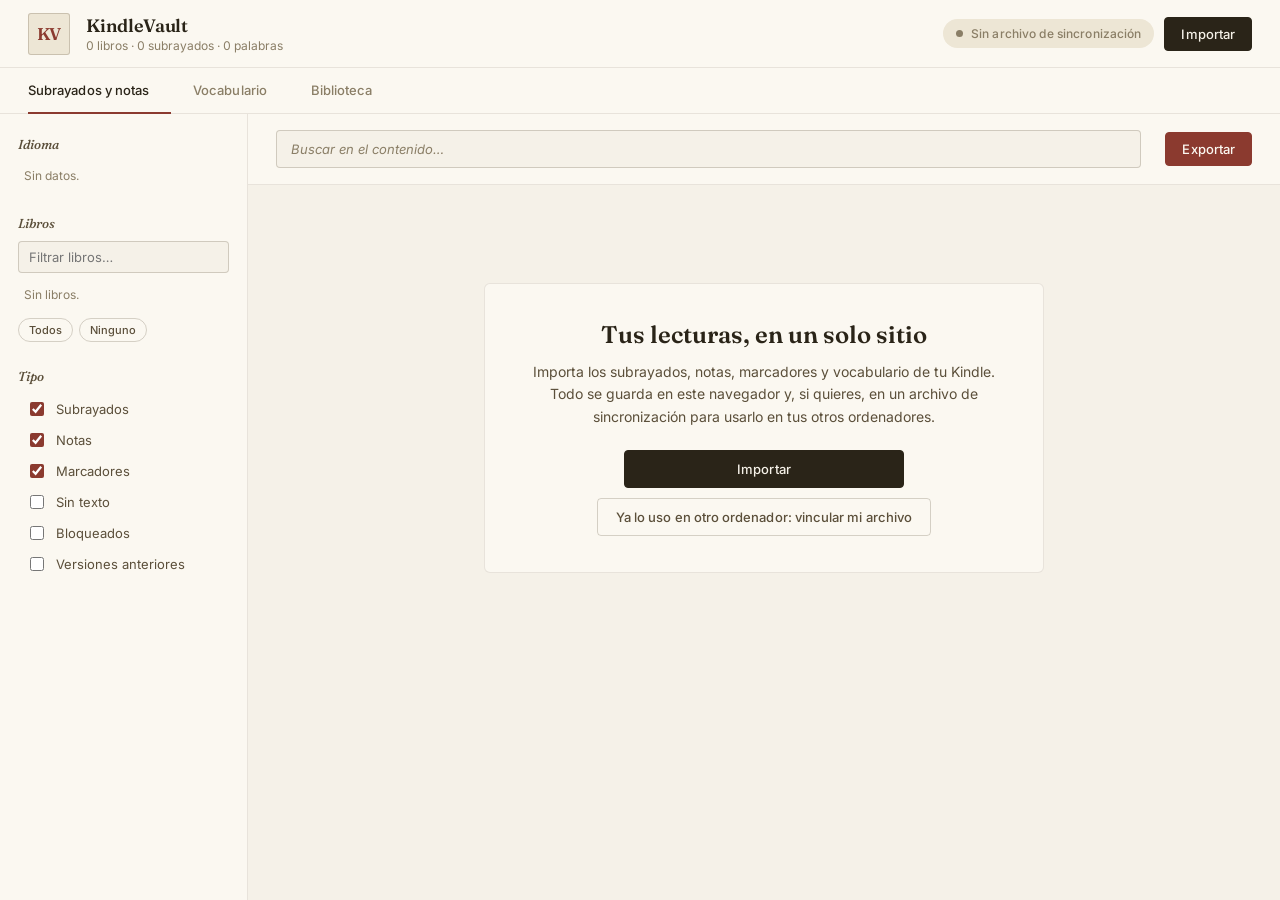
==== index.html @ c788eec1 "Vocabulario: leer vocab.db-wal también a mano y avisar si falta El Kindle guarda primero las palabra" ====
<!DOCTYPE html>
<html lang="es">
<head>
<meta charset="UTF-8">
<meta name="viewport" content="width=device-width, initial-scale=1.0">
<title>KindleVault</title>
<meta name="description" content="Subrayados, notas y vocabulario de tu Kindle, en el navegador.">
<link rel="icon" href="data:image/svg+xml,<svg xmlns='http://www.w3.org/2000/svg' viewBox='0 0 64 64'><rect width='64' height='64' rx='8' fill='%23ede6d5'/><text x='32' y='42' font-family='Georgia,serif' font-size='26' font-weight='600' text-anchor='middle' fill='%238b3a2f'>KV</text></svg>">
<link rel="preconnect" href="https://fonts.googleapis.com">
<link rel="preconnect" href="https://fonts.gstatic.com" crossorigin>
<link href="https://fonts.googleapis.com/css2?family=Fraunces:ital,wght@0,400;0,500;0,600;1,400&family=Inter:wght@400;500;600&display=swap" rel="stylesheet">
<link rel="stylesheet" href="css/styles.css">
</head>
<body>

<header class="topbar">
  <div class="brand">
    <div class="brand-mark">KV</div>
    <div>
      <div class="brand-name">KindleVault</div>
      <div class="brand-sub" id="stats-line">cargando…</div>
    </div>
  </div>
  <div class="topbar-right">
    <button id="sync-pill" class="status-pill sync-pill" title="Sincronización">Sincronización</button>
    <button id="btn-rescan" class="btn btn-ghost hidden" title="Vuelve a leer el Kindle tal como está ahora: libros nuevos, subrayados y palabras">🔄 Volver a escanear el Kindle</button>
    <button id="btn-import" class="btn btn-primary">Importar</button>
  </div>
</header>

<div id="banner" class="banner hidden"></div>

<nav class="tabs">
  <button class="tab active" data-tab="highlights">Subrayados y notas</button>
  <button class="tab" data-tab="vocab">Vocabulario</button>
  <button class="tab" data-tab="books">Biblioteca</button>
  <button id="btn-toggle-filters" class="tab tab-filters">Filtros</button>
</nav>

<main class="main">
  <aside class="sidebar" id="sidebar">
    <section class="filter-section">
      <div class="filter-title">Idioma</div>
      <div id="lang-filters" class="filter-list"></div>
    </section>
    <section class="filter-section">
      <div class="filter-title">Libros</div>
      <input id="book-search" type="text" placeholder="Filtrar libros…" class="input-sm">
      <div id="book-filters" class="filter-list scroll"></div>
      <div class="filter-actions">
        <button id="btn-select-all" class="chip">Todos</button>
        <button id="btn-select-none" class="chip">Ninguno</button>
      </div>
    </section>
    <section class="filter-section type-section" id="type-section">
      <div class="filter-title">Tipo</div>
      <div class="filter-list">
        <label class="filter-item"><input type="checkbox" class="type-filter" value="highlight" checked><span>Subrayados</span></label>
        <label class="filter-item"><input type="checkbox" class="type-filter" value="note" checked><span>Notas</span></label>
        <label class="filter-item"><input type="checkbox" class="type-filter" value="bookmark" checked><span>Marcadores</span></label>
        <label class="filter-item"><input type="checkbox" class="type-filter" value="empty"><span title="Subrayados sin texto (imágenes, tablas…)">Sin texto</span></label>
        <label class="filter-item"><input type="checkbox" class="type-filter" value="dropped"><span title="Bloqueados por el límite de Amazon">Bloqueados</span></label>
        <label class="filter-item"><input type="checkbox" class="type-filter" value="superseded"><span title="Cuando amplías un subrayado, el Kindle guarda también la versión corta. Se ocultan para no verlas repetidas.">Versiones anteriores</span><span class="count" id="superseded-count"></span></label>
      </div>
    </section>
    <section class="filter-section type-section hidden" id="status-section">
      <div class="filter-title">Estado</div>
      <div class="filter-list" id="status-filters"></div>
    </section>
  </aside>

  <section class="content">
    <div class="content-toolbar">
      <div class="search-wrap">
        <input id="search" type="search" placeholder="Buscar en el contenido…">
      </div>
      <div id="result-count" class="result-count"></div>
      <button id="btn-vocamaster" class="btn btn-primary hidden">Enviar a VocaMaster</button>
      <button id="btn-export" class="btn btn-accent">Exportar</button>
    </div>
    <div id="active-filters" class="active-filters hidden"></div>
    <div id="selection-bar" class="selection-bar hidden"></div>
    <div id="results" class="results"></div>
  </section>
</main>

<!-- Importar con archivos sueltos (Clippings, vocab.db, cuadernos, nube de Amazon) -->
<input id="kindle-files" type="file" multiple hidden>
<input id="sync-readonly-file" type="file" hidden accept=".json,application/json">

<!-- Diálogo: sincronización -->
<div id="sync-dialog" class="dialog-backdrop hidden">
  <div class="dialog dialog-narrow">
    <header class="dialog-header">
      <h2>Sincronización</h2>
      <button class="btn-close" data-close="sync-dialog">×</button>
    </header>
    <div class="dialog-body" id="sync-body"></div>
  </div>
</div>

<!-- Diálogo: importar -->
<div id="import-dialog" class="dialog-backdrop hidden">
  <div class="dialog">
    <header class="dialog-header">
      <h2>Importar</h2>
      <button class="btn-close" data-close="import-dialog">×</button>
    </header>
    <div class="dialog-body">
      <section class="import-way">
        <h3>1 · El Kindle conectado por USB</h3>
        <p>Subrayados hechos <em>en ese Kindle</em>, palabras buscadas y la lista de libros que tiene.</p>
        <ol class="steps">
          <li>Conecta el Kindle al ordenador con el cable USB.</li>
          <li>Pulsa <strong>Elegir el Kindle</strong> y selecciona la unidad del Kindle (por ejemplo <code>D:</code>), no una carpeta de dentro.</li>
          <li>Si el navegador pregunta, permite que KindleVault <em>vea</em> los archivos. Solo los lee; nunca escribe en el Kindle.</li>
        </ol>
        <div class="dialog-actions-col">
          <button id="btn-pick-kindle" class="btn btn-primary">Elegir el Kindle</button>
          <button id="btn-rescan-dialog" class="btn btn-ghost hidden">🔄 Volver a escanear el Kindle de la última vez</button>
        </div>
        <p class="hint" id="import-hint">Sin «Elegir el Kindle» (Firefox, Safari, móvil): usa <strong>Elegir archivos</strong> y escoge <code>documents/My Clippings.txt</code> y, si quieres el vocabulario, <code>vocab.db</code> <strong>y</strong> <code>vocab.db-wal</code> (si está) de <code>system/vocabulary</code>, todos a la vez: en <code>vocab.db-wal</code> guarda el Kindle las últimas palabras buscadas. La carpeta <code>system</code> está oculta: activa «Mostrar elementos ocultos» en el Explorador.</p>
        <details class="hint">
          <summary>¿Tu Kindle no aparece como unidad (<code>D:</code>, <code>E:</code>…)?</summary>
          <p>Los Kindle recientes (por ejemplo, el Paperwhite de 2021 en adelante) se conectan como <em>dispositivo</em>: el Explorador los muestra en «Este equipo» como <strong>Kindle → Internal Storage</strong>, pero sin letra, y el navegador no puede abrirlos directamente. Hazlo así:</p>
          <ol class="steps">
            <li>En el Explorador, abre <strong>Kindle → Internal Storage → system</strong> y copia la carpeta <code>vocabulary</code> <strong>entera</strong> a tu ordenador (lleva <code>vocab.db</code> y, si existe, <code>vocab.db-wal</code>, con las últimas palabras buscadas). Copia también <code>documents/My Clippings.txt</code>.</li>
            <li>Arrastra a esta página la carpeta <code>vocabulary</code> y <code>My Clippings.txt</code>.</li>
          </ol>
          <p>La copia no se actualiza sola: cuando busques palabras nuevas, vuelve a copiarla. Tras importar, KindleVault dice cuál es la última palabra buscada que ha encontrado, para que veas si está al día.</p>
        </details>
      </section>

      <section class="import-way">
        <h3>2 · La app Kindle del ordenador (o del móvil)</h3>
        <p>La app no deja que otras aplicaciones lean sus datos, pero puede <strong>exportar el cuaderno</strong> de cada libro: subrayados y notas, con sus capítulos.</p>
        <ol class="steps">
          <li>Abre el libro en la app Kindle y pulsa el icono del <strong>Cuaderno</strong>.</li>
          <li>Elige <strong>Exportar cuaderno</strong> (en el móvil se envía por correo) y, si pregunta el estilo de cita, <strong>Ninguno</strong>.</li>
          <li>Guarda el archivo <code>.html</code> y ábrelo aquí con <strong>Elegir archivos</strong> (puedes elegir varios a la vez).</li>
        </ol>
      </section>

      <section class="import-way">
        <h3>3 · La nube de Amazon: todos tus libros, también los no descargados</h3>
        <p>Amazon guarda los subrayados que haces en cualquier Kindle o app (de los libros comprados en su tienda). Un <strong>marcador</strong> los recoge todos de una vez.</p>
        <ol class="steps">
          <li>Arrastra este botón a tu barra de marcadores (si no la ves: <kbd>Ctrl</kbd>+<kbd>Mayús</kbd>+<kbd>B</kbd>):
            <a id="amazon-bookmarklet" class="bookmarklet" href="#" title="Arrástrame a la barra de marcadores">📚 KindleVault: nube de Amazon</a></li>
          <li>Abre tu cuaderno de Kindle e inicia sesión: <a href="https://read.amazon.com/notebook" target="_blank" rel="noopener">read.amazon.com/notebook</a> (o <a href="https://leer.amazon.es/notebook" target="_blank" rel="noopener">leer.amazon.es/notebook</a> si compras en amazon.es).</li>
          <li>Pulsa el marcador. Lee tus libros uno a uno y descarga un archivo <code>kindlevault-amazon-….json</code>.</li>
          <li>Ábrelo aquí con <strong>Elegir archivos</strong>.</li>
        </ol>
        <p class="hint">El marcador solo lee tus páginas de Amazon con tu sesión y no envía nada a ningún sitio. Las búsquedas de vocabulario no están en la nube: solo en el Kindle (<code>vocab.db</code>), que las conserva aunque borres el libro.</p>
      </section>

      <div class="dialog-actions-col">
        <button id="btn-pick-files" class="btn btn-ghost">Elegir archivos…</button>
      </div>
      <p class="hint">También puedes arrastrar los archivos, o una carpeta copiada del Kindle, a cualquier parte de esta página.</p>
    </div>
  </div>
</div>

<!-- Diálogo: exportar -->
<div id="export-dialog" class="dialog-backdrop hidden">
  <div class="dialog">
    <header class="dialog-header">
      <h2 id="export-title">Exportar</h2>
      <button class="btn-close" data-close="export-dialog">×</button>
    </header>
    <div class="dialog-body">
      <div class="row">
        <label class="label" for="export-format">Formato</label>
        <select id="export-format" class="select">
          <option value="ultramind" id="opt-format-ultramind">UltraMind — mapa mental</option>
          <option value="markdown">Markdown — para gitMind / Obsidian</option>
          <option value="txt">Texto plano</option>
          <option value="csv">CSV (Excel)</option>
          <option value="json">JSON</option>
        </select>
        <div class="hint hidden" id="format-hint-ultramind">Un mapa por libro: el título es el tema central y cada subrayado, una rama. Solo van los subrayados; las notas que escribiste en el Kindle quedan en la nota de su rama. En UltraMind: <strong>Abrir o importar</strong> y arrastra el archivo, o pega ahí el texto copiado (con un solo libro) y pulsa <strong>Importar el texto</strong>.</div>
        <div class="hint hidden" id="format-hint-vocab">Para estudiar estas palabras en VocaMaster, usa mejor el botón <strong>Enviar a VocaMaster</strong>: VocaMaster no lee bien este CSV.</div>
      </div>
      <div class="row" id="row-presets">
        <label class="label">Preset rápido</label>
        <div class="preset-group">
          <button class="btn-preset" data-preset="full">Completo</button>
          <button class="btn-preset" data-preset="text-only">Solo texto</button>
          <button class="btn-preset" data-preset="study">Para estudio</button>
        </div>
        <div class="hint">“Solo texto” exporta el contenido sin libro, autor, ubicación ni fecha.</div>
      </div>
      <div class="opt-section" id="opt-highlights">
        <div class="opt-section-title">Datos de cada subrayado o nota</div>
        <div class="opt-grid">
          <label class="check-item"><input type="checkbox" data-opt="include_book_title" checked> <span>Título del libro</span></label>
          <label class="check-item"><input type="checkbox" data-opt="include_author" checked> <span>Autor</span></label>
          <label class="check-item"><input type="checkbox" data-opt="include_language" checked> <span>Idioma</span></label>
          <label class="check-item"><input type="checkbox" data-opt="include_location" checked> <span>Ubicación / página</span></label>
          <label class="check-item"><input type="checkbox" data-opt="include_date" checked> <span>Fecha</span></label>
          <label class="check-item"><input type="checkbox" data-opt="include_type" checked> <span>Tipo (subrayado/nota)</span></label>
        </div>
      </div>
      <div class="opt-section" id="opt-vocab">
        <div class="opt-section-title">Datos de cada palabra</div>
        <div class="opt-grid">
          <label class="check-item"><input type="checkbox" data-opt="include_context" checked> <span>Frase de contexto</span></label>
          <label class="check-item"><input type="checkbox" data-opt="include_word_language" checked> <span>Idioma de la palabra</span></label>
          <label class="check-item"><input type="checkbox" data-opt="include_source_book" checked> <span>Libro de origen</span></label>
          <label class="check-item"><input type="checkbox" data-opt="include_lookup_date" checked> <span>Fecha de búsqueda</span></label>
        </div>
      </div>
      <div class="opt-section" id="opt-structure">
        <div class="opt-section-title">Estructura del archivo</div>
        <div class="opt-grid">
          <label class="check-item"><input type="checkbox" data-opt="group_by_book" checked> <span>Agrupar por libro</span></label>
          <label class="check-item"><input type="checkbox" data-opt="include_front_matter" checked> <span>Cabecera YAML</span></label>
          <label class="check-item"><input type="checkbox" data-opt="include_main_heading" checked> <span>Título principal</span></label>
        </div>
      </div>
      <div class="preview-block">
        <div class="opt-section-title">Vista previa <span id="export-count" class="muted"></span></div>
        <pre id="export-preview"></pre>
      </div>
    </div>
    <footer class="dialog-footer">
      <button id="btn-copy-export" class="btn">Copiar</button>
      <button id="btn-do-export" class="btn btn-primary">Descargar archivo</button>
    </footer>
  </div>
</div>

<!-- Diálogo: enviar a VocaMaster -->
<div id="vocamaster-dialog" class="dialog-backdrop hidden">
  <div class="dialog">
    <header class="dialog-header">
      <h2>Enviar a VocaMaster</h2>
      <button class="btn-close" data-close="vocamaster-dialog">×</button>
    </header>
    <div class="dialog-body">
      <ol class="steps">
        <li>Pulsa <strong>Copiar</strong> en un bloque.</li>
        <li>En VocaMaster, con el idioma del bloque elegido, pulsa el botón <strong>+</strong> → <strong>Vocabulario</strong> → <strong>✍️ Pegar Texto</strong>, pega y pulsa <strong>🚀 Procesar Texto</strong>. Su IA pondrá la traducción y la definición, y la frase del libro quedará como ejemplo.</li>
        <li>Repite con el siguiente bloque.</li>
      </ol>
      <div id="vm-scope" class="vm-scope hidden">
        <label class="check-item"><input type="radio" name="vm-scope" value="selected" checked> <span id="vm-scope-selected">Solo las palabras que he elegido</span></label>
        <label class="check-item"><input type="radio" name="vm-scope" value="filtered"> <span>Todas las de la lista (con los filtros de la izquierda)</span></label>
      </div>
      <div class="opt-grid vm-options">
        <label class="check-item"><input type="checkbox" id="vm-base-form" checked> <span>Forma base («run», no «ran»)</span></label>
        <label class="check-item" id="vm-include-sent-row"><input type="checkbox" id="vm-include-sent"> <span>Incluir las ya enviadas</span></label>
        <label class="check-item"><input type="checkbox" id="vm-with-context" checked> <span>Con la frase del libro como ejemplo</span></label>
      </div>
      <p class="hint" id="vm-hint"></p>
      <div id="vm-blocks" class="vm-blocks"></div>
    </div>
  </div>
</div>

<div id="toast" class="toast hidden" role="status"></div>

<script type="module" src="js/app.js"></script>
</body>
</html>
---- css/styles.css ----
/* ============================================================
   KindleVault — sobrio y editorial
   Inspiración: papel envejecido, libros impresos, lectura.
   ============================================================ */

:root {
  /* Paleta papel */
  --bg: #f5f1e8;          /* crema base, color de página */
  --surface: #fbf8f1;     /* página clara */
  --surface-2: #ede6d5;   /* papel sombreado */
  --surface-3: #ddd3bb;   /* divisor cálido */

  /* Tinta */
  --text: #2a2418;        /* tinta marrón oscuro */
  --text-2: #5b4f3a;      /* tinta media */
  --text-3: #8a7e66;      /* tinta clara */

  /* Bordes */
  --border: rgba(60, 45, 20, 0.10);
  --border-strong: rgba(60, 45, 20, 0.20);

  /* Acento — burdeos editorial discreto */
  --accent: #8b3a2f;
  --accent-soft: #b85547;
  --accent-bg: #f0e3da;
  --accent-text: #6e2d22;

  /* Estados */
  --success: #4a6a2c;
  --success-bg: #e8eddb;
  --warning: #8a5b00;
  --warning-bg: #f5e9c8;
  --danger: #8a2222;
  --danger-bg: #f3dcd8;

  /* Tipografía */
  --serif: 'Fraunces', 'Iowan Old Style', Georgia, 'Times New Roman', serif;
  --sans: 'Inter', -apple-system, BlinkMacSystemFont, 'Segoe UI', sans-serif;
  --mono: ui-monospace, 'SF Mono', Menlo, monospace;

  /* Layout */
  --radius: 4px;
  --radius-lg: 6px;
  --shadow-sm: 0 1px 2px rgba(60, 45, 20, 0.06);
  --shadow: 0 2px 12px rgba(60, 45, 20, 0.08);
  --shadow-lg: 0 16px 40px rgba(60, 45, 20, 0.18);

  --topbar-h: 68px;
  --tabs-h: 46px;
  --sidebar-w: 248px;
}

@media (prefers-color-scheme: dark) {
  :root {
    --bg: #1c1812;
    --surface: #25201a;
    --surface-2: #2e2920;
    --surface-3: #3a3328;
    --text: #ebe4d3;
    --text-2: #b8ad95;
    --text-3: #847a64;
    --border: rgba(235, 228, 211, 0.08);
    --border-strong: rgba(235, 228, 211, 0.18);
    --accent: #d99c8f;
    --accent-soft: #c97d6b;
    --accent-bg: #3a2520;
    --accent-text: #e8b4a4;
    --success: #b8c97a;
    --success-bg: #2c3818;
    --warning: #e0b870;
    --warning-bg: #3d2f10;
    --danger: #d98a85;
    --danger-bg: #3a1c1a;
    --shadow: 0 2px 12px rgba(0, 0, 0, 0.4);
    --shadow-lg: 0 16px 40px rgba(0, 0, 0, 0.6);
  }
}

* { box-sizing: border-box; }
html, body { margin: 0; padding: 0; height: 100%; overflow: hidden; }
body {
  font-family: var(--sans);
  font-size: 14px;
  color: var(--text);
  background: var(--bg);
  -webkit-font-smoothing: antialiased;
  text-rendering: optimizeLegibility;
}

/* Textura sutil de papel */
body::before {
  content: '';
  position: fixed; inset: 0;
  pointer-events: none;
  background-image:
    radial-gradient(circle at 20% 30%, rgba(139, 113, 60, 0.025) 0%, transparent 50%),
    radial-gradient(circle at 80% 70%, rgba(139, 113, 60, 0.02) 0%, transparent 50%);
  z-index: 0;
}

button { font-family: inherit; }
input, select, textarea { font-family: inherit; color: var(--text); }
::selection { background: var(--accent-bg); color: var(--accent-text); }

/* ============================================================
   TOPBAR
   ============================================================ */
.topbar {
  position: relative; z-index: 10;
  display: flex; align-items: center; justify-content: space-between;
  padding: 0 28px;
  height: var(--topbar-h);
  background: var(--surface);
  border-bottom: 1px solid var(--border);
}
.brand { display: flex; align-items: center; gap: 16px; }
.brand-mark {
  width: 42px; height: 42px;
  background: var(--surface-2);
  border: 1px solid var(--border-strong);
  color: var(--accent);
  border-radius: 3px;
  display: flex; align-items: center; justify-content: center;
  font-family: var(--serif);
  font-weight: 600;
  font-size: 17px;
  letter-spacing: -0.02em;
  font-feature-settings: "ss01";
}
.brand-name {
  font-family: var(--serif);
  font-weight: 600;
  font-size: 18px;
  letter-spacing: -0.01em;
  color: var(--text);
}
.brand-sub {
  font-size: 12px;
  color: var(--text-3);
  margin-top: 1px;
  font-variant-numeric: tabular-nums;
}
.topbar-right { display: flex; align-items: center; gap: 10px; }

.status-pill {
  display: inline-flex; align-items: center; gap: 8px;
  font-size: 12px; font-weight: 500;
  padding: 6px 12px;
  border-radius: 999px;
  background: var(--surface-2);
  color: var(--text-3);
  letter-spacing: 0.01em;
}
.status-pill::before {
  content: ''; width: 7px; height: 7px; border-radius: 50%;
  background: var(--text-3);
}
.status-pill.connected { background: var(--success-bg); color: var(--success); }
.status-pill.connected::before { background: var(--success); }

/* ============================================================
   BUTTONS
   ============================================================ */
.btn {
  display: inline-flex; align-items: center; gap: 6px;
  font-size: 13px; font-weight: 500;
  padding: 8px 16px;
  border-radius: var(--radius);
  border: 1px solid var(--border-strong);
  background: var(--surface);
  color: var(--text);
  cursor: pointer;
  transition: all 0.15s ease;
  white-space: nowrap;
  letter-spacing: 0.005em;
}
.btn:hover { background: var(--surface-2); border-color: var(--text-3); }
.btn:active { transform: translateY(1px); }
.btn:disabled { opacity: 0.5; cursor: not-allowed; }

.btn-primary {
  background: var(--text);
  color: var(--bg);
  border-color: var(--text);
}
.btn-primary:hover {
  background: var(--text-2); border-color: var(--text-2);
}

.btn-accent {
  background: var(--accent);
  color: var(--surface);
  border-color: var(--accent);
}
.btn-accent:hover { background: var(--accent-soft); border-color: var(--accent-soft); }

.btn-ghost {
  background: transparent;
  border-color: var(--border-strong);
  color: var(--text-2);
}
.btn-ghost:hover { color: var(--text); }

.chip {
  font-size: 11px; padding: 4px 10px;
  background: transparent;
  border: 1px solid var(--border-strong);
  border-radius: 999px;
  cursor: pointer;
  color: var(--text-2);
  transition: all 0.15s;
  font-weight: 500;
}
.chip:hover { background: var(--surface-2); color: var(--text); }

/* ============================================================
   TABS
   ============================================================ */
.tabs {
  position: relative; z-index: 5;
  display: flex; gap: 0;
  padding: 0 28px;
  height: var(--tabs-h);
  background: var(--surface);
  border-bottom: 1px solid var(--border);
}
.tab {
  background: none; border: none;
  padding: 0 22px;
  font-size: 13px; font-weight: 500;
  color: var(--text-3);
  cursor: pointer;
  border-bottom: 2px solid transparent;
  margin-bottom: -1px;
  transition: color 0.15s, border-color 0.15s;
  font-family: var(--sans);
  letter-spacing: 0.005em;
}
.tab:first-child { padding-left: 0; }
.tab:hover { color: var(--text-2); }
.tab.active {
  color: var(--text);
  border-bottom-color: var(--accent);
}

/* ============================================================
   LAYOUT
   ============================================================ */
.main {
  position: relative; z-index: 1;
  display: grid;
  grid-template-columns: var(--sidebar-w) 1fr;
  height: calc(100vh - var(--topbar-h) - var(--tabs-h));
}

/* ============================================================
   SIDEBAR
   ============================================================ */
.sidebar {
  border-right: 1px solid var(--border);
  padding: 22px 18px;
  overflow-y: auto;
  background: var(--surface);
}
.filter-section { margin-bottom: 26px; }
.filter-section.type-section { margin-bottom: 0; }
.filter-title {
  font-family: var(--serif);
  font-style: italic;
  font-size: 13px;
  font-weight: 500;
  color: var(--text-2);
  margin-bottom: 10px;
  letter-spacing: 0.005em;
}

.input-sm {
  width: 100%; height: 32px;
  font-size: 13px;
  padding: 6px 10px;
  margin-bottom: 8px;
  border: 1px solid var(--border-strong);
  border-radius: var(--radius);
  background: var(--bg);
  color: var(--text);
  outline: none;
  transition: border-color 0.15s;
}
.input-sm:focus { border-color: var(--accent); }

.filter-list { display: flex; flex-direction: column; gap: 1px; }
.filter-list.scroll { max-height: 280px; overflow-y: auto; }
.filter-item, .filter-list label {
  display: flex; align-items: center; gap: 9px;
  font-size: 13px;
  padding: 5px 8px;
  border-radius: var(--radius);
  cursor: pointer;
  color: var(--text-2);
  transition: background 0.12s, color 0.12s;
}
.filter-list label:hover { background: var(--surface-2); color: var(--text); }
.filter-list label > span:first-of-type {
  flex: 1; min-width: 0;
  overflow: hidden; text-overflow: ellipsis; white-space: nowrap;
}
.filter-list .count {
  font-size: 11px; color: var(--text-3);
  font-variant-numeric: tabular-nums;
  font-family: var(--mono);
}
.filter-list input[type=checkbox] {
  width: 14px; height: 14px;
  accent-color: var(--accent);
  cursor: pointer;
}
.filter-actions { display: flex; gap: 6px; margin-top: 10px; }

/* ============================================================
   CONTENT
   ============================================================ */
.content {
  display: flex; flex-direction: column;
  min-height: 0;
  background: var(--bg);
}
.content-toolbar {
  display: flex; gap: 12px; align-items: center;
  padding: 16px 28px;
  border-bottom: 1px solid var(--border);
  background: var(--surface);
}
.search-wrap { flex: 1; }
.search-wrap input {
  width: 100%; height: 38px;
  padding: 6px 14px;
  border: 1px solid var(--border-strong);
  border-radius: var(--radius);
  background: var(--bg);
  font-size: 13px;
  outline: none;
  transition: border-color 0.15s;
  font-family: var(--sans);
}
.search-wrap input:focus { border-color: var(--accent); }
.search-wrap input::placeholder { color: var(--text-3); font-style: italic; }

.result-count {
  font-size: 12px; color: var(--text-3);
  font-variant-numeric: tabular-nums;
  font-style: italic;
  font-family: var(--serif);
  white-space: nowrap;
}

.results {
  flex: 1; overflow-y: auto;
  padding: 28px 32px 60px;
  max-width: 100%;
}
.results.books-grid {
  display: grid;
  grid-template-columns: repeat(auto-fill, minmax(170px, 1fr));
  gap: 28px 24px;
}

.empty {
  display: flex; flex-direction: column;
  align-items: center; justify-content: center;
  padding: 100px 20px; gap: 14px;
  color: var(--text-3); font-size: 15px;
  text-align: center;
  font-family: var(--serif);
  font-style: italic;
}
.empty p { margin: 0; }

/* ============================================================
   HIGHLIGHT CARD — estilo página de libro
   ============================================================ */
.h-card {
  background: var(--surface);
  border: 1px solid var(--border);
  border-left: 3px solid var(--accent);
  border-radius: 0 var(--radius) var(--radius) 0;
  padding: 20px 26px;
  margin-bottom: 14px;
  max-width: 880px;
  transition: box-shadow 0.15s, border-left-color 0.15s;
}
.h-card:hover {
  box-shadow: var(--shadow-sm);
}
.h-card.note {
  border-left-color: var(--text-3);
  background: var(--surface-2);
}
.h-card.bookmark {
  border-left-color: var(--accent-soft);
  border-left-style: dashed;
  background: var(--surface);
}
.h-card.empty, .h-card.dropped {
  border-left-color: var(--text-3);
  background: var(--surface);
  opacity: 0.7;
}
.h-card.dropped {
  border-left-style: dotted;
}

.h-meta {
  display: flex; align-items: baseline; justify-content: space-between;
  font-size: 12px;
  margin-bottom: 12px;
  gap: 16px;
}
.h-meta-book {
  flex: 1; min-width: 0;
  overflow: hidden; text-overflow: ellipsis; white-space: nowrap;
  color: var(--text-2);
  font-family: var(--serif);
  font-style: italic;
  font-size: 13px;
}
.h-meta-book strong {
  color: var(--text);
  font-weight: 500;
  font-style: normal;
}
.h-meta-book .sep { color: var(--text-3); margin: 0 6px; }
.h-meta-tags { display: flex; gap: 6px; flex-shrink: 0; }
.h-tag {
  font-size: 10px; font-weight: 600;
  padding: 1px 8px; border-radius: 2px;
  background: transparent;
  color: var(--text-3);
  border: 1px solid var(--border-strong);
  text-transform: uppercase;
  letter-spacing: 0.06em;
  font-family: var(--sans);
}
.h-tag.note-tag {
  background: var(--accent);
  color: var(--surface);
  border-color: var(--accent);
}
.h-tag.bookmark-tag {
  background: transparent;
  color: var(--accent-soft);
  border-color: var(--accent-soft);
}
.h-tag.empty-tag {
  background: transparent;
  color: var(--text-3);
  border-color: var(--text-3);
}
.h-tag.dropped-tag {
  background: var(--danger-bg);
  color: var(--danger);
  border-color: var(--danger);
}

.h-content {
  font-family: var(--serif);
  font-size: 17px;
  line-height: 1.6;
  margin: 0;
  color: var(--text);
  white-space: pre-wrap;
  word-wrap: break-word;
  letter-spacing: 0.005em;
}
.h-content.empty-content {
  font-style: italic;
  color: var(--text-3);
  font-size: 14px;
}
.h-card.note .h-content {
  font-style: italic;
}

/* ============================================================
   VOCAB CARD
   ============================================================ */
.v-card {
  background: var(--surface);
  border: 1px solid var(--border);
  border-radius: var(--radius);
  padding: 16px 22px;
  margin-bottom: 10px;
  display: grid;
  grid-template-columns: 220px 1fr;
  gap: 22px;
  align-items: baseline;
  max-width: 880px;
  transition: box-shadow 0.15s;
}
.v-card:hover { box-shadow: var(--shadow-sm); }
.v-word {
  font-family: var(--serif);
  font-weight: 600;
  font-size: 19px;
  color: var(--text);
  letter-spacing: -0.01em;
}
.v-word-lang {
  display: inline-block;
  font-size: 10px; font-weight: 600;
  padding: 1px 7px; margin-left: 8px;
  border-radius: 2px;
  background: transparent;
  color: var(--text-3);
  border: 1px solid var(--border-strong);
  text-transform: uppercase;
  letter-spacing: 0.06em;
  vertical-align: middle;
  font-family: var(--sans);
}
.v-context {
  font-family: var(--serif);
  font-size: 15px;
  font-style: italic;
  color: var(--text-2);
  line-height: 1.55;
}
.v-source {
  font-family: var(--sans);
  font-size: 11px;
  color: var(--text-3);
  margin-top: 6px;
}

/* ============================================================
   BOOK CARD — estética catálogo de biblioteca
   ============================================================ */
.book-card {
  background: transparent;
  cursor: pointer;
  transition: transform 0.2s ease;
  display: flex; flex-direction: column;
}
.book-card:hover { transform: translateY(-3px); }
.book-card:hover .book-cover {
  box-shadow: var(--shadow);
}
.book-cover {
  aspect-ratio: 2 / 3;
  background: linear-gradient(135deg, var(--surface-2), var(--surface-3));
  position: relative;
  overflow: hidden;
  border-radius: 2px;
  box-shadow: var(--shadow-sm);
  transition: box-shadow 0.2s ease;
  border: 1px solid var(--border);
}
.book-cover img {
  width: 100%; height: 100%;
  object-fit: cover;
  display: block;
}
.book-cover-fallback {
  position: absolute; inset: 0;
  display: flex; align-items: center; justify-content: center;
  flex-direction: column;
  padding: 18px 14px;
  text-align: center;
  background:
    linear-gradient(170deg, transparent 50%, rgba(60, 45, 20, 0.06) 100%),
    var(--surface-2);
}
.book-cover-fallback::before {
  content: '';
  position: absolute;
  left: 6px; top: 8px; bottom: 8px;
  width: 1px;
  background: var(--border-strong);
  opacity: 0.6;
}
.book-cover-fallback .fallback-title {
  font-family: var(--serif);
  font-size: 14px;
  font-weight: 500;
  color: var(--text-2);
  line-height: 1.3;
  display: -webkit-box;
  -webkit-line-clamp: 5;
  -webkit-box-orient: vertical;
  overflow: hidden;
  letter-spacing: -0.005em;
}
.book-info {
  padding: 12px 4px 0;
  display: flex; flex-direction: column;
}
.book-info .b-title {
  font-family: var(--serif);
  font-weight: 500;
  font-size: 14px;
  color: var(--text);
  line-height: 1.3;
  display: -webkit-box;
  -webkit-line-clamp: 2;
  -webkit-box-orient: vertical;
  overflow: hidden;
  margin-bottom: 4px;
  letter-spacing: -0.005em;
}
.book-info .b-author {
  font-family: var(--serif);
  font-style: italic;
  font-size: 12px;
  color: var(--text-3);
  margin-bottom: 8px;
}
.book-info .b-stats {
  font-family: var(--sans);
  font-size: 11px;
  color: var(--text-3);
  margin-top: 2px;
  font-variant-numeric: tabular-nums;
}

/* ============================================================
   SELECT
   ============================================================ */
.select {
  width: 100%; height: 38px;
  padding: 6px 12px;
  border: 1px solid var(--border-strong);
  border-radius: var(--radius);
  background: var(--surface); color: var(--text);
  font-size: 13px; cursor: pointer; outline: none;
  font-family: var(--sans);
}
.select:focus { border-color: var(--accent); }

/* ============================================================
   DIALOG
   ============================================================ */
.dialog-backdrop {
  position: fixed; inset: 0;
  background: rgba(40, 32, 18, 0.5);
  backdrop-filter: blur(3px);
  display: flex; align-items: center; justify-content: center;
  z-index: 1000; padding: 20px;
  animation: fadeIn 0.18s ease-out;
}
.dialog-backdrop.hidden { display: none; }
@keyframes fadeIn { from { opacity: 0; } to { opacity: 1; } }

.dialog {
  background: var(--surface);
  border-radius: var(--radius-lg);
  width: 100%; max-width: 660px;
  max-height: 88vh;
  display: flex; flex-direction: column;
  box-shadow: var(--shadow-lg);
  border: 1px solid var(--border-strong);
  animation: dialogIn 0.22s ease-out;
}
@keyframes dialogIn {
  from { opacity: 0; transform: translateY(8px); }
  to { opacity: 1; transform: translateY(0); }
}
.dialog-header {
  display: flex; align-items: center; justify-content: space-between;
  padding: 20px 26px;
  border-bottom: 1px solid var(--border);
}
.dialog-header h2 {
  margin: 0;
  font-family: var(--serif);
  font-size: 20px;
  font-weight: 600;
  letter-spacing: -0.01em;
}
.btn-close {
  background: none; border: none;
  width: 32px; height: 32px;
  font-size: 22px; line-height: 1;
  color: var(--text-3); cursor: pointer;
  border-radius: var(--radius);
}
.btn-close:hover { background: var(--surface-2); color: var(--text); }
.dialog-body { flex: 1; overflow-y: auto; padding: 24px 26px; }
.dialog-footer {
  display: flex; justify-content: flex-end; gap: 10px;
  padding: 16px 26px;
  border-top: 1px solid var(--border);
  background: var(--surface-2);
  border-radius: 0 0 var(--radius-lg) var(--radius-lg);
}

.row { margin-bottom: 20px; }
.label {
  font-family: var(--serif);
  font-style: italic;
  font-size: 13px;
  color: var(--text-2);
  display: block; margin-bottom: 8px;
}

.preset-group { display: flex; gap: 8px; flex-wrap: wrap; }
.btn-preset {
  font-family: var(--sans);
  font-size: 13px; font-weight: 500;
  padding: 7px 16px;
  border-radius: 999px;
  border: 1px solid var(--border-strong);
  background: transparent;
  color: var(--text-2);
  cursor: pointer;
  transition: all 0.15s;
}
.btn-preset:hover { background: var(--surface-2); color: var(--text); }
.btn-preset.active {
  background: var(--accent);
  color: var(--surface);
  border-color: var(--accent);
}
.hint {
  font-family: var(--serif);
  font-style: italic;
  font-size: 13px;
  color: var(--text-3);
  margin-top: 10px;
  line-height: 1.5;
}

.opt-section { margin-bottom: 22px; }
.opt-section-title {
  font-family: var(--serif);
  font-style: italic;
  font-size: 13px;
  color: var(--text-2);
  margin-bottom: 10px;
}
.opt-grid {
  display: grid;
  grid-template-columns: 1fr 1fr;
  gap: 6px 18px;
}
.check-item {
  display: flex; align-items: center; gap: 9px;
  font-size: 13px; cursor: pointer;
  padding: 5px 8px; border-radius: var(--radius);
  transition: background 0.12s;
  color: var(--text-2);
}
.check-item:hover { background: var(--surface-2); color: var(--text); }
.check-item input[type=checkbox] { accent-color: var(--accent); }

.preview-block {
  border: 1px solid var(--border);
  border-radius: var(--radius);
  padding: 14px 16px;
  background: var(--bg);
}
#export-preview {
  font-family: var(--mono);
  font-size: 11px; line-height: 1.55;
  color: var(--text-2);
  white-space: pre-wrap; word-wrap: break-word;
  max-height: 220px; overflow-y: auto;
  margin: 8px 0 0;
}

/* ============================================================
   TOAST + BANNER
   ============================================================ */
.toast {
  position: fixed; bottom: 30px; left: 50%; transform: translateX(-50%);
  background: var(--text);
  color: var(--bg);
  padding: 12px 22px;
  border-radius: 999px;
  font-size: 13px; font-weight: 500;
  box-shadow: var(--shadow-lg);
  z-index: 2000;
  animation: toastIn 0.25s ease-out;
}
.toast.hidden { display: none; }
@keyframes toastIn {
  from { opacity: 0; transform: translate(-50%, 12px); }
  to { opacity: 1; transform: translate(-50%, 0); }
}

.banner {
  background: var(--warning-bg);
  color: var(--warning);
  padding: 16px 28px;
  border-bottom: 1px solid var(--border);
  font-size: 13px; line-height: 1.55;
}
.banner.hidden { display: none; }
.banner.error { background: var(--danger-bg); color: var(--danger); }
.banner.success { background: var(--success-bg); color: var(--success); }
.banner h3 {
  margin: 0 0 6px;
  font-family: var(--serif);
  font-size: 15px;
  font-weight: 600;
}
.banner pre {
  font-family: var(--mono);
  font-size: 11px;
  background: rgba(60, 45, 20, 0.05);
  padding: 8px 12px;
  border-radius: var(--radius);
  overflow-x: auto;
  margin: 6px 0;
  max-height: 180px;
  overflow-y: auto;
}
.banner .close-banner {
  float: right;
  background: none; border: none;
  font-size: 20px; cursor: pointer;
  color: inherit; padding: 0 6px; line-height: 1;
}

.hidden { display: none !important; }

/* Scroll cálido y discreto */
::-webkit-scrollbar { width: 10px; height: 10px; }
::-webkit-scrollbar-track { background: transparent; }
::-webkit-scrollbar-thumb {
  background: var(--surface-3);
  border-radius: 999px;
  border: 2px solid var(--bg);
}
::-webkit-scrollbar-thumb:hover { background: var(--text-3); }

/* ============================================================
   Versión web: disposición, sincronización, diálogos y móvil
   ============================================================ */
body { display: flex; flex-direction: column; height: 100vh; height: 100dvh; }
.topbar, .tabs, .banner { flex-shrink: 0; }
.main { flex: 1; min-height: 0; height: auto; }
.content { min-height: 0; }
.results { min-height: 0; }

/* Píldora de sincronización (es un botón) */
.sync-pill {
  border: 1px solid transparent; cursor: pointer; font-family: var(--sans);
  max-width: 280px; white-space: nowrap; overflow: hidden; text-overflow: ellipsis;
}
.sync-pill:hover { border-color: var(--border-strong); }
.status-pill.attention { background: var(--warning-bg); color: var(--warning); }
.status-pill.attention::before { background: var(--warning); }
.status-pill.failed { background: var(--danger-bg); color: var(--danger); }
.status-pill.failed::before { background: var(--danger); }
.status-pill.busy::before { background: var(--accent); animation: kv-pulse 1s ease-in-out infinite; }
@keyframes kv-pulse { 50% { opacity: 0.25; } }

/* Banner */
.banner { position: relative; z-index: 6; }
.banner-msg { white-space: pre-wrap; }
.banner-sub { margin-top: 10px; font-weight: 600; }
.banner-fail { margin-top: 6px; }
.banner-actions { display: flex; gap: 8px; margin-top: 12px; flex-wrap: wrap; }

/* Diálogos */
.dialog-narrow { max-width: 520px; }
.dialog-body p { margin: 0 0 14px; line-height: 1.55; color: var(--text-2); }
.dialog-actions-col { display: flex; flex-direction: column; gap: 8px; margin: 16px 0 6px; }
.dialog-actions-col .btn { justify-content: center; padding: 10px 16px; }
.steps { margin: 0 0 6px; padding-left: 20px; line-height: 1.6; color: var(--text-2); }
.steps li { margin-bottom: 6px; }
details.hint summary { cursor: pointer; }
details.hint p { margin: 8px 0; }
.plain-list { margin: 0 0 6px; padding-left: 18px; line-height: 1.6; color: var(--text-2); }
code {
  font-family: var(--mono); font-size: 0.9em;
  background: var(--surface-2); padding: 1px 5px; border-radius: 3px;
}
.sync-file {
  border: 1px solid var(--border-strong); border-radius: var(--radius);
  padding: 12px 14px; background: var(--bg); margin-bottom: 12px;
}
.sync-file-name { font-family: var(--serif); font-size: 16px; font-weight: 500; margin-bottom: 4px; word-break: break-all; }
.sync-file .hint { margin-top: 0; }
.sync-more { margin-top: 14px; }
.sync-more summary { cursor: pointer; color: var(--text-3); font-size: 13px; }
.btn.danger { color: var(--danger); border-color: var(--danger-bg); }
.btn.danger:hover { background: var(--danger-bg); }
.text-danger { color: var(--danger); }
.muted { color: var(--text-3); font-style: normal; }
.filter-empty { font-size: 12px; color: var(--text-3); padding: 6px; }

/* Bienvenida */
.welcome {
  max-width: 560px; margin: 70px auto; text-align: center;
  padding: 36px 32px; background: var(--surface);
  border: 1px solid var(--border); border-radius: var(--radius-lg);
}
.welcome h2 { font-family: var(--serif); font-weight: 600; font-size: 24px; margin: 0 0 12px; }
.welcome p { color: var(--text-2); line-height: 1.6; margin: 0 0 22px; }
.welcome-actions { display: flex; flex-direction: column; gap: 10px; align-items: center; }
.welcome-actions .btn { min-width: 280px; justify-content: center; padding: 10px 18px; }

/* Vocabulario: palabra resaltada en su contexto */
.v-context mark {
  background: var(--accent-bg); color: var(--accent-text);
  font-style: normal; padding: 0 2px; border-radius: 2px;
}

.load-more { display: block; margin: 18px auto 0; }
.books-grid .load-more, .books-grid .empty, .books-grid .welcome { grid-column: 1 / -1; }

/* Pestaña "Filtros" solo en pantallas estrechas */
.tab-filters { display: none; margin-left: auto; }

@media (max-width: 760px) {
  :root { --topbar-h: auto; }
  .topbar { flex-wrap: wrap; gap: 10px; padding: 10px 14px; height: auto; }
  .topbar-right { flex-wrap: wrap; width: 100%; }
  .topbar-right .btn { flex: 1; justify-content: center; }
  .sync-pill { max-width: none; flex: 1 1 100%; justify-content: center; }
  .tabs { padding: 0 8px; overflow-x: auto; }
  .tab { padding: 0 10px; white-space: nowrap; }
  .tab:first-child { padding-left: 10px; }
  .tab-filters { display: inline-flex; align-items: center; }
  .main { grid-template-columns: 1fr; position: relative; }
  .sidebar {
    display: none; position: absolute; inset: 0; z-index: 20;
    border-right: none; box-shadow: var(--shadow-lg);
  }
  .sidebar.open { display: block; }
  .content-toolbar { padding: 10px 12px; flex-wrap: wrap; }
  .results { padding: 16px 12px 40px; }
  .h-card { padding: 14px 16px; }
  .h-meta { flex-direction: column; align-items: flex-start; gap: 6px; }
  .h-meta-book { white-space: normal; }
  .v-card { grid-template-columns: 1fr; gap: 6px; }
  .results.books-grid { grid-template-columns: repeat(auto-fill, minmax(130px, 1fr)); gap: 20px 14px; }
  .opt-grid { grid-template-columns: 1fr; }
  .welcome { margin: 24px auto; padding: 24px 18px; }
  .welcome-actions .btn { min-width: 0; width: 100%; }
}

/* ============================================================
   Notas unidas a su subrayado y versiones anteriores
   ============================================================ */
.h-note {
  margin-top: 14px; padding: 10px 14px;
  background: var(--surface-2); border-radius: var(--radius);
  font-family: var(--serif); font-style: italic; font-size: 15px;
  line-height: 1.55; color: var(--text-2); white-space: pre-wrap;
}
.h-note-label {
  display: block; margin-bottom: 4px;
  font-family: var(--sans); font-style: normal; font-size: 10px; font-weight: 600;
  text-transform: uppercase; letter-spacing: 0.06em; color: var(--accent);
}
.h-parent {
  margin: 0 0 10px; padding: 0 0 0 12px;
  border-left: 2px solid var(--surface-3);
  font-family: var(--serif); font-size: 14px; line-height: 1.5; color: var(--text-3);
}
.h-card.superseded { opacity: 0.6; border-left-style: dashed; }

/* ============================================================
   Vocabulario: forma base y estado de cada palabra
   ============================================================ */
.v-stem { font-size: 11px; color: var(--text-3); margin-top: 4px; }
.v-actions { display: flex; flex-wrap: wrap; align-items: center; gap: 4px 12px; margin-top: 8px; }
.v-status {
  font-size: 10px; font-weight: 600; padding: 1px 8px; border-radius: 2px;
  text-transform: uppercase; letter-spacing: 0.06em; border: 1px solid currentColor;
}
.v-status-sent { color: var(--accent); }
.v-status-known { color: var(--success); background: var(--success-bg); }
.v-status-ignored { color: var(--text-3); }
.link-btn {
  background: none; border: none; padding: 2px 0; cursor: pointer;
  font-family: var(--sans); font-size: 12px; color: var(--text-3);
  text-decoration: underline; text-decoration-color: var(--border-strong); text-underline-offset: 3px;
}
.link-btn:hover { color: var(--accent); text-decoration-color: currentColor; }

/* ============================================================
   Diálogo «Enviar a VocaMaster»
   ============================================================ */
.vm-options { margin: 6px 0 4px; }
.vm-summary { margin: 18px 0 10px !important; font-weight: 500; color: var(--text) !important; }
.vm-blocks .empty { padding: 20px 10px; }
.vm-block {
  border: 1px solid var(--border-strong); border-radius: var(--radius);
  padding: 12px 14px; margin-bottom: 10px; background: var(--bg);
}
.vm-block.done { border-color: var(--success); }
.vm-block-head { display: flex; justify-content: space-between; align-items: center; gap: 12px; font-size: 14px; }
.vm-preview { margin-top: 6px; font-family: var(--serif); font-style: italic; font-size: 13px; color: var(--text-3); }
.vm-fallback {
  width: 100%; margin-top: 8px; font-family: var(--mono); font-size: 12px;
  background: var(--surface); color: var(--text); border: 1px solid var(--border-strong); border-radius: var(--radius);
}

/* ============================================================
   Elegir palabras con su casilla
   ============================================================ */
.v-cb {
  width: 16px; height: 16px; margin: 0 10px 0 0; vertical-align: middle;
  accent-color: var(--accent); cursor: pointer;
}
.v-card.selected { border-color: var(--accent); background: var(--accent-bg); }
.selection-bar {
  display: flex; flex-wrap: wrap; align-items: center; gap: 8px 14px;
  padding: 10px 28px; font-size: 13px;
  border-bottom: 1px solid var(--border); background: var(--surface);
  color: var(--text-2);
}
.selection-bar.active { background: var(--accent-bg); color: var(--accent-text); }
.selection-bar .muted { font-family: var(--serif); font-style: italic; }
.btn-sm { padding: 5px 12px; font-size: 12.5px; }
.vm-scope { display: flex; flex-direction: column; gap: 2px; margin: 4px 0 10px; }
.vm-scope input[type=radio] { accent-color: var(--accent); }
@media (max-width: 760px) {
  .selection-bar { padding: 8px 12px; }
}

/* ============================================================
   Escuchar y traducir
   ============================================================ */
.icon-btn {
  background: none; border: none; cursor: pointer; padding: 0 4px;
  font-size: 14px; line-height: 1; opacity: 0.55; vertical-align: middle;
  font-style: normal;
}
.icon-btn:hover { opacity: 1; }
.h-actions { display: flex; flex-wrap: wrap; gap: 4px 14px; margin-top: 12px; }
.v-translation, .h-translation {
  margin-top: 10px; padding: 8px 12px; border-radius: var(--radius);
  background: var(--surface-2); font-size: 14px; color: var(--text-2); line-height: 1.5;
}
.tr-sentence { font-family: var(--serif); font-style: italic; margin-top: 2px; }
.v-translation a, .h-translation a { color: var(--accent); }

/* ============================================================
   Importar: tres vías · Biblioteca: en el Kindle / no descargados
   ============================================================ */
.import-way { border-top: 1px solid var(--border); padding-top: 14px; margin-top: 14px; }
.import-way:first-child { border-top: none; padding-top: 0; margin-top: 0; }
.import-way h3 { font-family: var(--serif); font-size: 16px; font-weight: 600; margin: 0 0 6px; }
.bookmarklet {
  display: inline-block; margin: 6px 0 2px; padding: 6px 14px; border-radius: 999px;
  background: var(--accent); color: var(--surface) !important; text-decoration: none;
  font-weight: 600; font-size: 13px; cursor: grab;
}
kbd { font-family: var(--mono); font-size: 11px; padding: 1px 5px; border: 1px solid var(--border-strong); border-radius: 3px; }
.book-views { grid-column: 1 / -1; display: flex; flex-wrap: wrap; align-items: center; gap: 8px; margin-bottom: 4px; }
.book-views .hint { margin: 0 0 0 6px; }
.b-badge {
  display: inline-block; margin-top: 6px; font-size: 10px; font-weight: 600; padding: 1px 8px;
  border-radius: 2px; text-transform: uppercase; letter-spacing: 0.05em; border: 1px solid currentColor;
}
.b-badge.on { color: var(--success); }
.b-badge.off { color: var(--accent); }
.active-filters {
  padding: 8px 28px; font-size: 13px; color: var(--warning);
  background: var(--warning-bg); border-bottom: 1px solid var(--border);
}
@media (max-width: 760px) { .active-filters { padding: 8px 12px; } }
.b-lack { font-size: 11px; color: var(--warning); margin-top: 4px; }
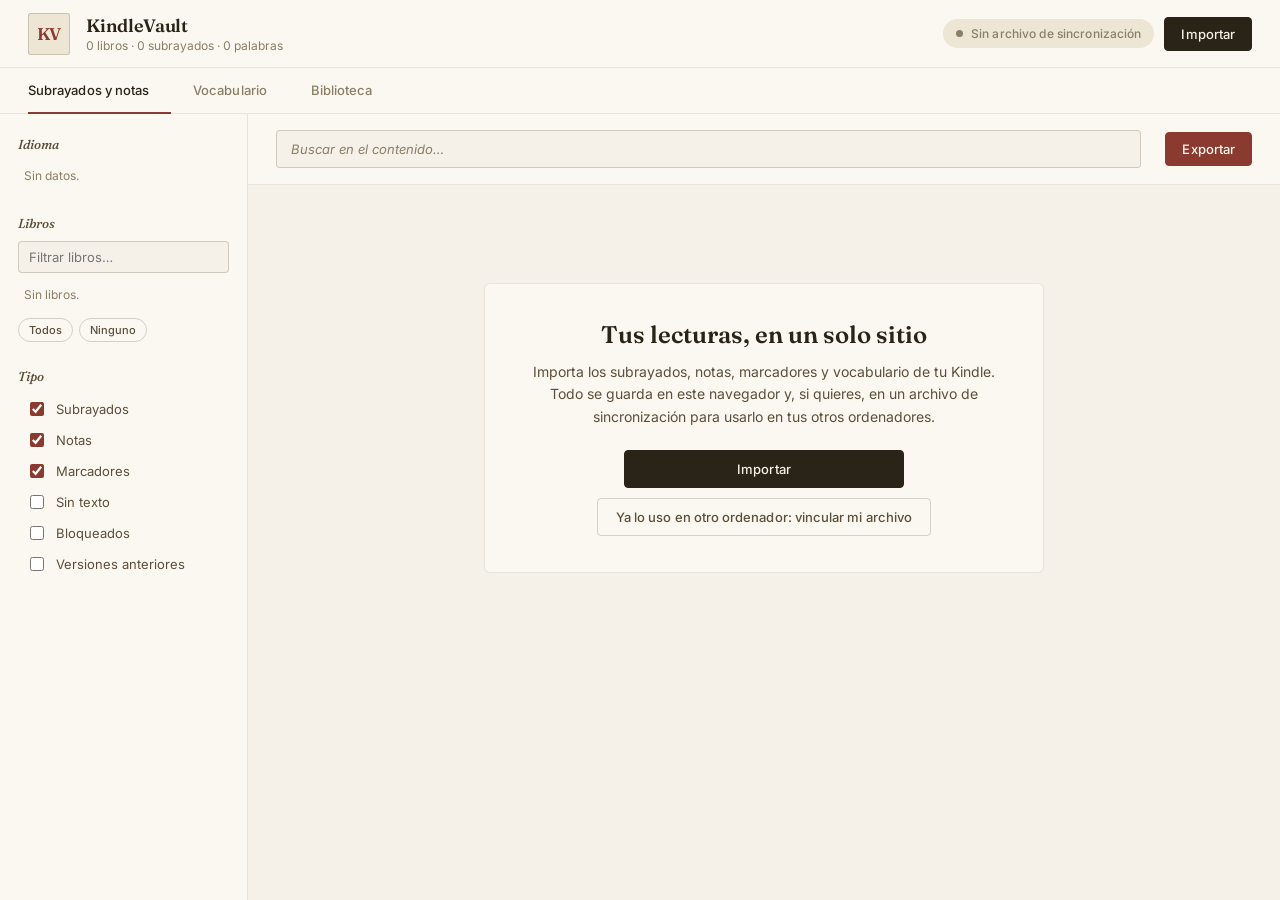
==== commit 318375c0: "Vocabulario más tolerante, informe a fondo de vocab.db y nube de Amazon sin archivo vocab.db: - Una " ====
--- a/index.html
+++ b/index.html
@@ -148,10 +148,10 @@
           <li>Arrastra este botón a tu barra de marcadores (si no la ves: <kbd>Ctrl</kbd>+<kbd>Mayús</kbd>+<kbd>B</kbd>):
             <a id="amazon-bookmarklet" class="bookmarklet" href="#" title="Arrástrame a la barra de marcadores">📚 KindleVault: nube de Amazon</a></li>
           <li>Abre tu cuaderno de Kindle e inicia sesión: <a href="https://read.amazon.com/notebook" target="_blank" rel="noopener">read.amazon.com/notebook</a> (o <a href="https://leer.amazon.es/notebook" target="_blank" rel="noopener">leer.amazon.es/notebook</a> si compras en amazon.es).</li>
-          <li>Pulsa el marcador. Lee tus libros uno a uno y descarga un archivo <code>kindlevault-amazon-….json</code>.</li>
-          <li>Ábrelo aquí con <strong>Elegir archivos</strong>.</li>
+          <li>Pulsa el marcador. Lee tus libros uno a uno (tarda un poco si tienes muchos).</li>
+          <li>Al terminar, pulsa <strong>Llevar a KindleVault</strong>: se abre KindleVault y lo importa solo. Si no se abre, pulsa <strong>Descargar el archivo</strong> y abre aquí el <code>kindlevault-amazon-….json</code> (en tu carpeta de Descargas) con <strong>Elegir archivos</strong>, o arrástralo a esta página.</li>
         </ol>
-        <p class="hint">El marcador solo lee tus páginas de Amazon con tu sesión y no envía nada a ningún sitio. Las búsquedas de vocabulario no están en la nube: solo en el Kindle (<code>vocab.db</code>), que las conserva aunque borres el libro.</p>
+        <p class="hint">¿Ya tenías el marcador? Bórralo y vuelve a arrastrar este: el antiguo no tiene el botón «Llevar a KindleVault». El marcador solo lee tus páginas de Amazon con tu sesión y no envía nada a ningún otro sitio. Las búsquedas de vocabulario no están en la nube: solo en el Kindle (<code>vocab.db</code>), que las conserva aunque borres el libro.</p>
       </section>
 
       <div class="dialog-actions-col">
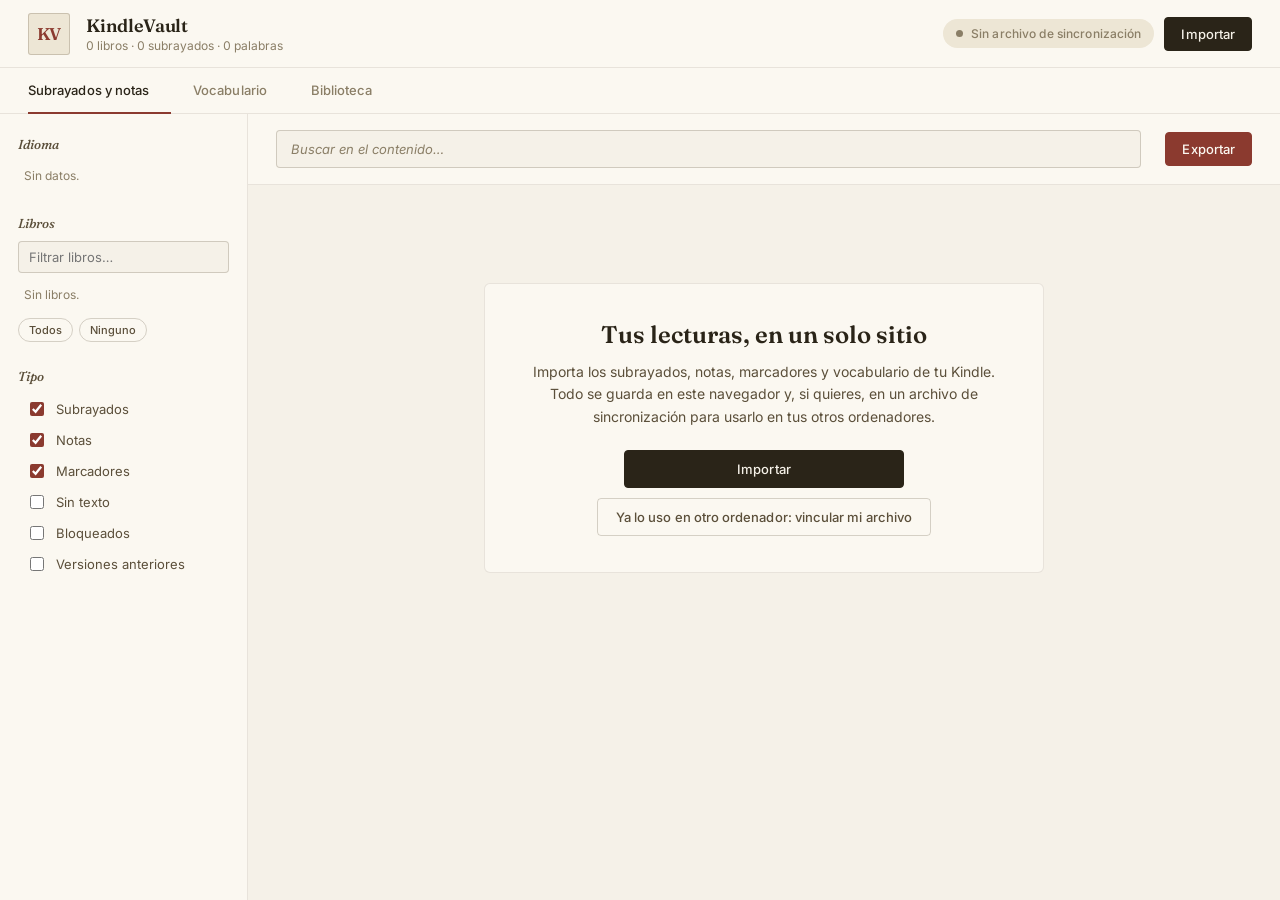
==== commit b27ee5a5: "Importar la base de vocabulario de Kindle Mate Kindle Mate guarda todo lo que ha importado alguna ve" ====
--- a/index.html
+++ b/index.html
@@ -158,6 +158,7 @@
         <button id="btn-pick-files" class="btn btn-ghost">Elegir archivos…</button>
       </div>
       <p class="hint">También puedes arrastrar los archivos, o una carpeta copiada del Kindle, a cualquier parte de esta página.</p>
+      <p class="hint">¿Usabas <strong>Kindle Mate</strong>? Guarda también lo que el Kindle ya ha borrado. Abre aquí con <strong>Elegir archivos</strong> su exportación del vocabulario (<code>.db</code>) y de los subrayados (<code>.txt</code>): cada búsqueda y cada subrayado van a su libro, y lo que ya estaba no se repite.</p>
     </div>
   </div>
 </div>
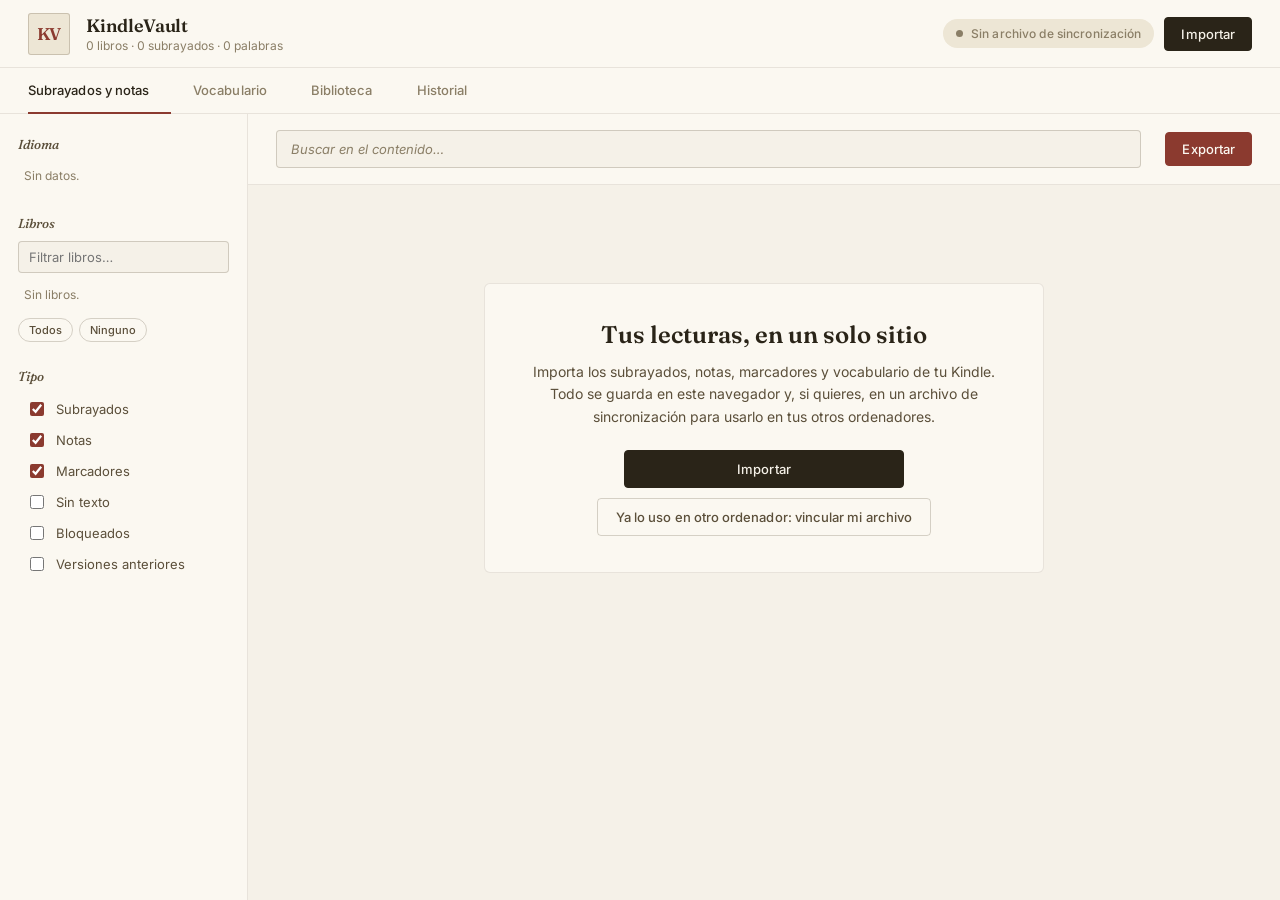
==== commit e269923b: "Historial de lectura, palabras que se resisten y VocaMaster por libro - Pestaña Historial: resumen, " ====
--- a/index.html
+++ b/index.html
@@ -34,6 +34,7 @@
   <button class="tab active" data-tab="highlights">Subrayados y notas</button>
   <button class="tab" data-tab="vocab">Vocabulario</button>
   <button class="tab" data-tab="books">Biblioteca</button>
+  <button class="tab" data-tab="history">Historial</button>
   <button id="btn-toggle-filters" class="tab tab-filters">Filtros</button>
 </nav>
 
@@ -253,6 +254,7 @@
         <label class="check-item"><input type="checkbox" id="vm-base-form" checked> <span>Forma base («run», no «ran»)</span></label>
         <label class="check-item" id="vm-include-sent-row"><input type="checkbox" id="vm-include-sent"> <span>Incluir las ya enviadas</span></label>
         <label class="check-item"><input type="checkbox" id="vm-with-context" checked> <span>Con la frase del libro como ejemplo</span></label>
+        <label class="check-item"><input type="checkbox" id="vm-by-book"> <span>Un bloque por libro (cada libro, su lista)</span></label>
       </div>
       <p class="hint" id="vm-hint"></p>
       <div id="vm-blocks" class="vm-blocks"></div>
--- a/css/styles.css
+++ b/css/styles.css
@@ -1064,3 +1064,59 @@
 }
 @media (max-width: 760px) { .active-filters { padding: 8px 12px; } }
 .b-lack { font-size: 11px; color: var(--warning); margin-top: 4px; }
+
+/* ============================================================
+   PALABRAS QUE SE RESISTEN · HISTORIAL
+   ============================================================ */
+.repeat-filter { margin-top: 8px; padding-top: 8px; border-top: 1px solid var(--border); }
+.v-times { margin-top: 4px; font-size: 12px; font-weight: 600; color: var(--accent); }
+
+.main.no-sidebar { grid-template-columns: 1fr; }
+.history { max-width: 980px; margin: 0 auto; display: flex; flex-direction: column; gap: 28px; }
+.hist-summary { display: grid; grid-template-columns: repeat(auto-fit, minmax(150px, 1fr)); gap: 12px; }
+.hist-summary div {
+  display: flex; flex-direction: column; gap: 2px; padding: 14px 16px;
+  background: var(--surface-2); border: 1px solid var(--border); border-radius: 6px;
+}
+.hist-summary strong { font-family: var(--serif); font-size: 26px; font-weight: 600; color: var(--accent); }
+.hist-summary span { font-size: 12px; color: var(--text-3); }
+.hist-section h3 { font-family: var(--serif); font-size: 18px; font-weight: 600; margin: 0 0 10px; }
+.hist-section .hint { margin: -4px 0 10px; }
+.hist-cols { display: grid; grid-template-columns: 1fr 1fr; gap: 28px; }
+.hist-legend { font-size: 12px; color: var(--text-3); margin-bottom: 8px; display: flex; align-items: center; gap: 6px; }
+.hist-dot { display: inline-block; width: 10px; height: 10px; border-radius: 2px; margin-left: 8px; }
+.hist-dot:first-child { margin-left: 0; }
+.hist-row {
+  display: grid; grid-template-columns: minmax(70px, 160px) 1fr auto; align-items: center; gap: 12px;
+  width: 100%; padding: 5px 0; font: inherit; color: inherit; text-align: left;
+  background: none; border: none; border-bottom: 1px solid var(--border);
+}
+.hist-label { font-size: 13px; color: var(--text-2); }
+.hist-title { overflow: hidden; text-overflow: ellipsis; white-space: nowrap; }
+.hist-bars { display: flex; flex-direction: column; gap: 3px; min-width: 0; }
+.hist-bar { display: block; height: 8px; border-radius: 2px; }
+.hist-bar.words, .hist-dot.words { background: var(--accent); }
+.hist-bar.hl, .hist-dot.hl { background: var(--text-3); }
+.hist-num { font-size: 12px; color: var(--text-3); white-space: nowrap; font-variant-numeric: tabular-nums; }
+.hist-link { cursor: pointer; }
+.hist-link:hover .hist-label, .hist-link:hover .hist-book-title { color: var(--accent); }
+.hist-chips { display: flex; flex-wrap: wrap; gap: 8px; }
+.hist-chip {
+  font: inherit; font-size: 14px; cursor: pointer; padding: 4px 12px; border-radius: 999px;
+  background: var(--surface-2); color: var(--text); border: 1px solid var(--border-strong);
+}
+.hist-chip span { font-size: 11px; color: var(--accent); font-weight: 600; }
+.hist-chip:hover { border-color: var(--accent); }
+.hist-year h4 { font-family: var(--serif); font-size: 16px; font-weight: 600; margin: 16px 0 4px; color: var(--accent); }
+.hist-book {
+  display: flex; justify-content: space-between; align-items: baseline; gap: 16px; flex-wrap: wrap;
+  width: 100%; padding: 7px 0; font: inherit; color: inherit; text-align: left;
+  background: none; border: none; border-bottom: 1px solid var(--border);
+}
+.hist-book-title { font-family: var(--serif); font-size: 15px; }
+.hist-author { font-family: var(--sans); font-size: 12px; color: var(--text-3); }
+.hist-book-meta { margin-left: auto; font-size: 12px; color: var(--text-3); }
+@media (max-width: 720px) {
+  .hist-cols { grid-template-columns: 1fr; }
+  .hist-row { grid-template-columns: 90px 1fr auto; }
+}
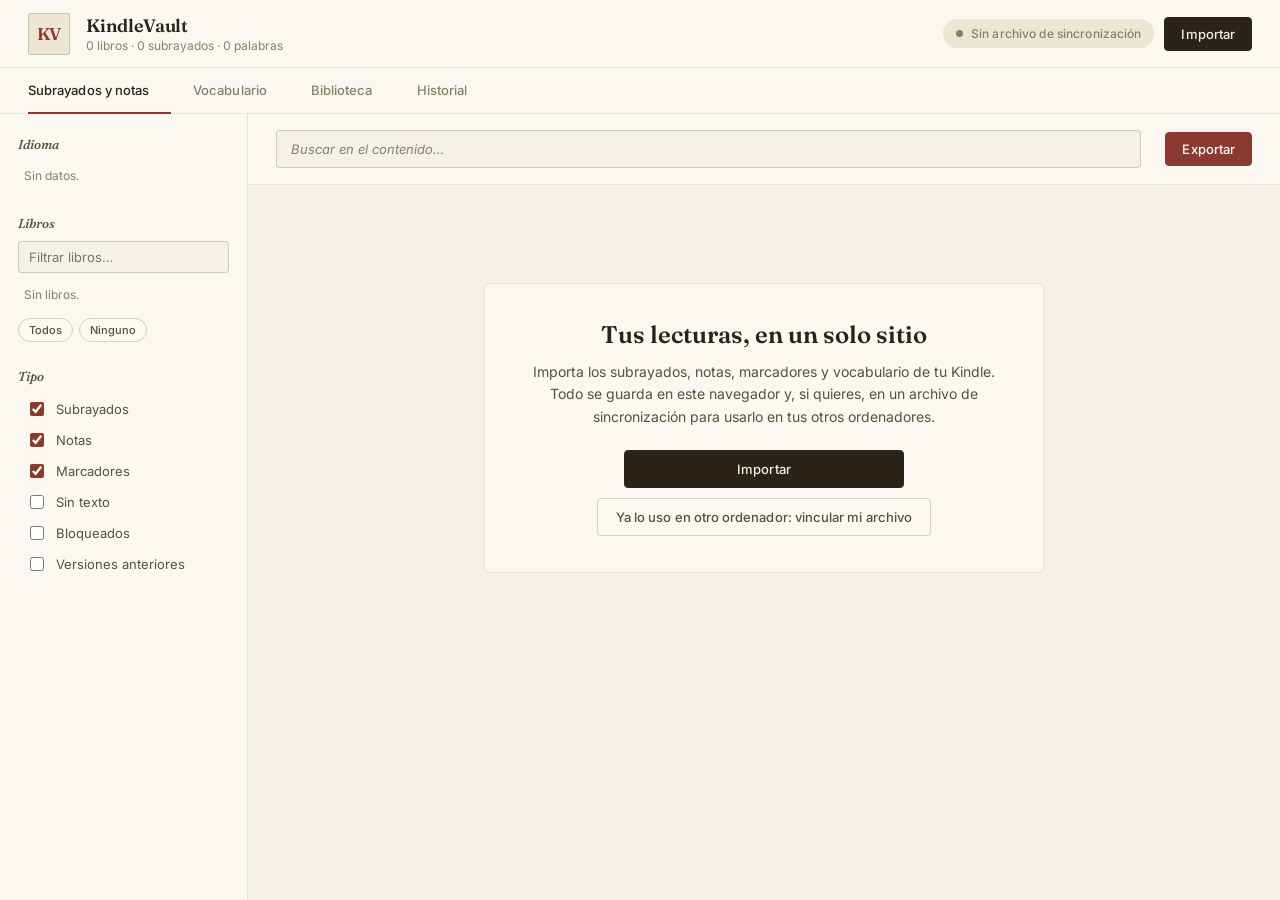
==== commit af948506: "Enviar a VocaMaster sin copiar ni pegar «Abrir VocaMaster y enviar» abre VocaMaster y le pasa las pa" ====
--- a/index.html
+++ b/index.html
@@ -241,11 +241,6 @@
       <button class="btn-close" data-close="vocamaster-dialog">×</button>
     </header>
     <div class="dialog-body">
-      <ol class="steps">
-        <li>Pulsa <strong>Copiar</strong> en un bloque.</li>
-        <li>En VocaMaster, con el idioma del bloque elegido, pulsa el botón <strong>+</strong> → <strong>Vocabulario</strong> → <strong>✍️ Pegar Texto</strong>, pega y pulsa <strong>🚀 Procesar Texto</strong>. Su IA pondrá la traducción y la definición, y la frase del libro quedará como ejemplo.</li>
-        <li>Repite con el siguiente bloque.</li>
-      </ol>
       <div id="vm-scope" class="vm-scope hidden">
         <label class="check-item"><input type="radio" name="vm-scope" value="selected" checked> <span id="vm-scope-selected">Solo las palabras que he elegido</span></label>
         <label class="check-item"><input type="radio" name="vm-scope" value="filtered"> <span>Todas las de la lista (con los filtros de la izquierda)</span></label>
@@ -254,10 +249,20 @@
         <label class="check-item"><input type="checkbox" id="vm-base-form" checked> <span>Forma base («run», no «ran»)</span></label>
         <label class="check-item" id="vm-include-sent-row"><input type="checkbox" id="vm-include-sent"> <span>Incluir las ya enviadas</span></label>
         <label class="check-item"><input type="checkbox" id="vm-with-context" checked> <span>Con la frase del libro como ejemplo</span></label>
+        <label class="check-item"><input type="checkbox" id="vm-all-sentences"> <span>Todas sus frases (si la buscaste varias veces)</span></label>
+      </div>
+      <p class="hint" id="vm-hint"></p>
+      <div id="vm-send" class="vm-send"></div>
+      <details class="vm-manual">
+        <summary>Copiar y pegar a mano (si VocaMaster no se abre)</summary>
+        <ol class="steps">
+          <li>Pulsa <strong>Copiar</strong> en un bloque.</li>
+          <li>En VocaMaster, con el idioma del bloque elegido, pulsa <strong>+</strong> → <strong>Vocabulario</strong> → <strong>✍️ Pegar Texto</strong>, pega y pulsa <strong>🚀 Procesar Texto</strong>.</li>
+          <li>Repite con el siguiente bloque.</li>
+        </ol>
         <label class="check-item"><input type="checkbox" id="vm-by-book"> <span>Un bloque por libro (cada libro, su lista)</span></label>
-      </div>
-      <p class="hint" id="vm-hint"></p>
-      <div id="vm-blocks" class="vm-blocks"></div>
+        <div id="vm-blocks" class="vm-blocks"></div>
+      </details>
     </div>
   </div>
 </div>
--- a/css/styles.css
+++ b/css/styles.css
@@ -1069,7 +1069,15 @@
    PALABRAS QUE SE RESISTEN · HISTORIAL
    ============================================================ */
 .repeat-filter { margin-top: 8px; padding-top: 8px; border-top: 1px solid var(--border); }
-.v-times { margin-top: 4px; font-size: 12px; font-weight: 600; color: var(--accent); }
+.v-times {
+  margin-top: 4px; padding: 0; font: inherit; font-size: 12px; font-weight: 600;
+  color: var(--accent); background: none; border: none; cursor: pointer; text-align: left;
+}
+.v-times:hover { text-decoration: underline; }
+.v-times-list { list-style: none; margin: 4px 0 0; padding: 6px 10px; font-size: 12px; color: var(--text-2);
+  background: var(--surface-2); border-radius: 4px; }
+.v-times-list li { padding: 1px 0; }
+.v-times-list span { display: inline-block; min-width: 92px; color: var(--text-3); font-variant-numeric: tabular-nums; }
 
 .main.no-sidebar { grid-template-columns: 1fr; }
 .history { max-width: 980px; margin: 0 auto; display: flex; flex-direction: column; gap: 28px; }
@@ -1120,3 +1128,13 @@
   .hist-cols { grid-template-columns: 1fr; }
   .hist-row { grid-template-columns: 90px 1fr auto; }
 }
+
+/* Enviar a VocaMaster directamente */
+.vm-send { margin: 12px 0 16px; }
+.vm-send .btn { margin-top: 6px; }
+.vm-send-status { margin: 10px 0 0; font-size: 13px; color: var(--text-2); }
+.vm-send-status.received, .vm-send-status.imported { color: var(--success); font-weight: 600; }
+.vm-send-status.failed { color: var(--accent); }
+.vm-manual { margin-top: 8px; border-top: 1px solid var(--border); padding-top: 10px; }
+.vm-manual summary { cursor: pointer; font-size: 13px; color: var(--text-2); font-weight: 500; }
+.vm-manual .steps { margin-top: 10px; }
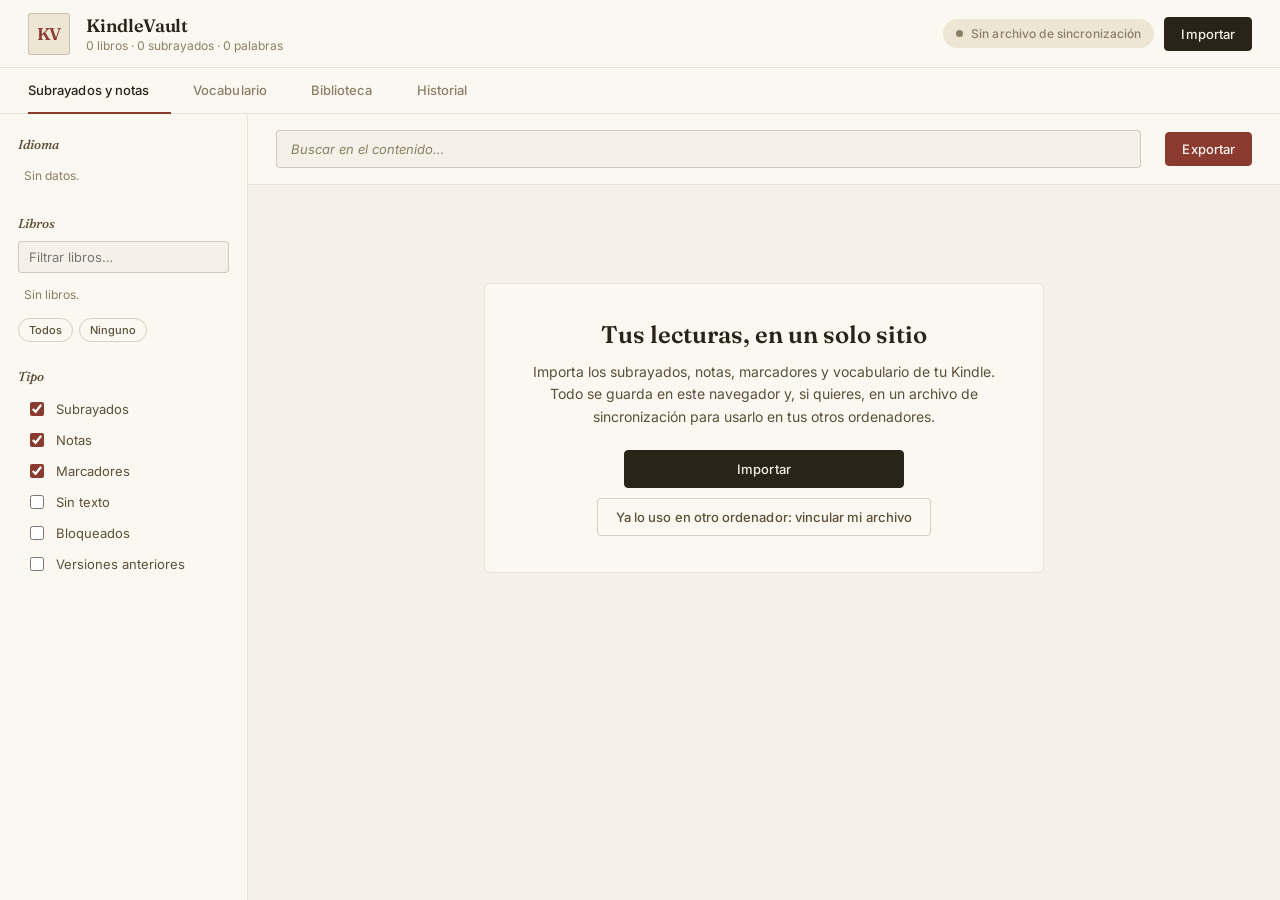
==== commit 85d58208: "Abrir los mapas de subrayados en UltraMind directamente En Exportar → «UltraMind — mapa mental», cad" ====
--- a/index.html
+++ b/index.html
@@ -181,7 +181,8 @@
           <option value="csv">CSV (Excel)</option>
           <option value="json">JSON</option>
         </select>
-        <div class="hint hidden" id="format-hint-ultramind">Un mapa por libro: el título es el tema central y cada subrayado, una rama. Solo van los subrayados; las notas que escribiste en el Kindle quedan en la nota de su rama. En UltraMind: <strong>Abrir o importar</strong> y arrastra el archivo, o pega ahí el texto copiado (con un solo libro) y pulsa <strong>Importar el texto</strong>.</div>
+        <div class="hint hidden" id="format-hint-ultramind">Un mapa por libro: el título es el tema central y cada subrayado, una rama. Solo van los subrayados; las notas que escribiste en el Kindle quedan en la nota de su rama. Pulsa <strong>🧠 Abrir en UltraMind</strong> y el mapa se crea allí solo. También puedes descargar el archivo y abrirlo en UltraMind con <strong>Abrir o importar</strong>.</div>
+        <div class="um-send hidden" id="ultramind-send"></div>
         <div class="hint hidden" id="format-hint-vocab">Para estudiar estas palabras en VocaMaster, usa mejor el botón <strong>Enviar a VocaMaster</strong>: VocaMaster no lee bien este CSV.</div>
       </div>
       <div class="row" id="row-presets">
--- a/css/styles.css
+++ b/css/styles.css
@@ -1138,3 +1138,11 @@
 .vm-manual { margin-top: 8px; border-top: 1px solid var(--border); padding-top: 10px; }
 .vm-manual summary { cursor: pointer; font-size: 13px; color: var(--text-2); font-weight: 500; }
 .vm-manual .steps { margin-top: 10px; }
+
+/* Abrir mapas en UltraMind */
+.um-send { margin-top: 10px; }
+.um-list { display: flex; flex-direction: column; gap: 6px; max-height: 220px; overflow-y: auto; }
+.um-row { display: flex; align-items: center; gap: 10px; padding: 6px 10px; border: 1px solid var(--border); border-radius: 6px; background: var(--surface); }
+.um-title { flex: 1; min-width: 0; font-weight: 500; overflow: hidden; text-overflow: ellipsis; white-space: nowrap; }
+.um-count { font-size: 12px; color: var(--text-3); white-space: nowrap; }
+.um-url { margin-top: 6px; font-size: 12px; }
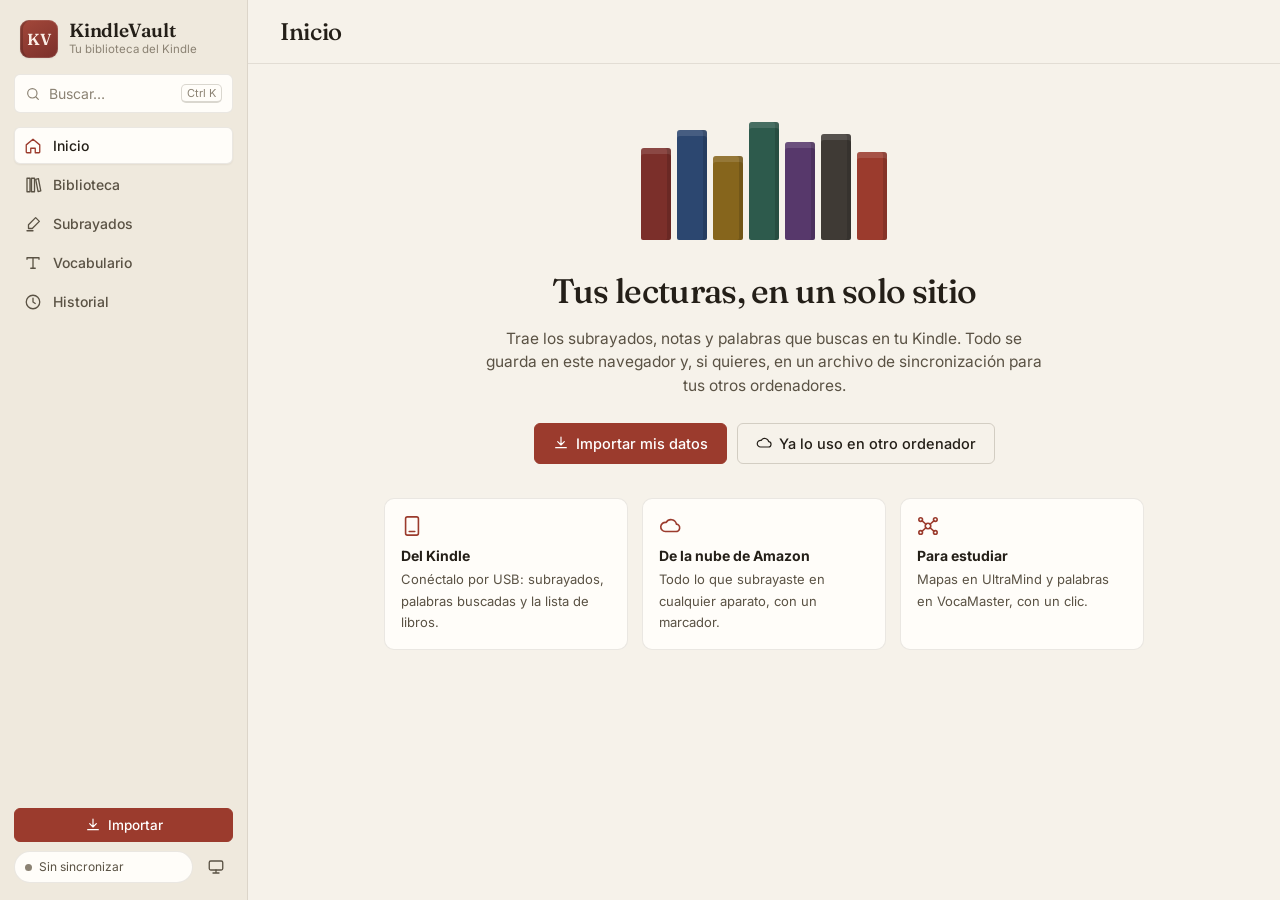
==== commit 9397f336: "Rediseño de la interfaz: Inicio, Biblioteca, página de cada libro y buscador - Nueva estructura: bar" ====
--- a/index.html
+++ b/index.html
@@ -2,88 +2,108 @@
 <html lang="es">
 <head>
 <meta charset="UTF-8">
-<meta name="viewport" content="width=device-width, initial-scale=1.0">
+<meta name="viewport" content="width=device-width, initial-scale=1.0, viewport-fit=cover">
+<meta name="theme-color" content="#f6f2ea">
+<script>try{var t=localStorage.getItem('kindlevault:theme');if(t==='light'||t==='dark')document.documentElement.dataset.theme=t;}catch(e){}</script>
 <title>KindleVault</title>
 <meta name="description" content="Subrayados, notas y vocabulario de tu Kindle, en el navegador.">
 <link rel="icon" href="data:image/svg+xml,<svg xmlns='http://www.w3.org/2000/svg' viewBox='0 0 64 64'><rect width='64' height='64' rx='8' fill='%23ede6d5'/><text x='32' y='42' font-family='Georgia,serif' font-size='26' font-weight='600' text-anchor='middle' fill='%238b3a2f'>KV</text></svg>">
 <link rel="preconnect" href="https://fonts.googleapis.com">
 <link rel="preconnect" href="https://fonts.gstatic.com" crossorigin>
-<link href="https://fonts.googleapis.com/css2?family=Fraunces:ital,wght@0,400;0,500;0,600;1,400&family=Inter:wght@400;500;600&display=swap" rel="stylesheet">
+<link href="https://fonts.googleapis.com/css2?family=Fraunces:ital,opsz,wght@0,9..144,400;0,9..144,500;0,9..144,600;1,9..144,400&family=Inter:wght@400;500;600&display=swap" rel="stylesheet">
 <link rel="stylesheet" href="css/styles.css">
 </head>
 <body>
 
-<header class="topbar">
-  <div class="brand">
-    <div class="brand-mark">KV</div>
-    <div>
-      <div class="brand-name">KindleVault</div>
-      <div class="brand-sub" id="stats-line">cargando…</div>
-    </div>
-  </div>
-  <div class="topbar-right">
-    <button id="sync-pill" class="status-pill sync-pill" title="Sincronización">Sincronización</button>
-    <button id="btn-rescan" class="btn btn-ghost hidden" title="Vuelve a leer el Kindle tal como está ahora: libros nuevos, subrayados y palabras">🔄 Volver a escanear el Kindle</button>
-    <button id="btn-import" class="btn btn-primary">Importar</button>
-  </div>
-</header>
-
-<div id="banner" class="banner hidden"></div>
-
-<nav class="tabs">
-  <button class="tab active" data-tab="highlights">Subrayados y notas</button>
-  <button class="tab" data-tab="vocab">Vocabulario</button>
-  <button class="tab" data-tab="books">Biblioteca</button>
-  <button class="tab" data-tab="history">Historial</button>
-  <button id="btn-toggle-filters" class="tab tab-filters">Filtros</button>
-</nav>
-
-<main class="main">
-  <aside class="sidebar" id="sidebar">
-    <section class="filter-section">
-      <div class="filter-title">Idioma</div>
-      <div id="lang-filters" class="filter-list"></div>
-    </section>
-    <section class="filter-section">
-      <div class="filter-title">Libros</div>
-      <input id="book-search" type="text" placeholder="Filtrar libros…" class="input-sm">
-      <div id="book-filters" class="filter-list scroll"></div>
-      <div class="filter-actions">
-        <button id="btn-select-all" class="chip">Todos</button>
-        <button id="btn-select-none" class="chip">Ninguno</button>
-      </div>
-    </section>
-    <section class="filter-section type-section" id="type-section">
-      <div class="filter-title">Tipo</div>
-      <div class="filter-list">
-        <label class="filter-item"><input type="checkbox" class="type-filter" value="highlight" checked><span>Subrayados</span></label>
-        <label class="filter-item"><input type="checkbox" class="type-filter" value="note" checked><span>Notas</span></label>
-        <label class="filter-item"><input type="checkbox" class="type-filter" value="bookmark" checked><span>Marcadores</span></label>
-        <label class="filter-item"><input type="checkbox" class="type-filter" value="empty"><span title="Subrayados sin texto (imágenes, tablas…)">Sin texto</span></label>
-        <label class="filter-item"><input type="checkbox" class="type-filter" value="dropped"><span title="Bloqueados por el límite de Amazon">Bloqueados</span></label>
-        <label class="filter-item"><input type="checkbox" class="type-filter" value="superseded"><span title="Cuando amplías un subrayado, el Kindle guarda también la versión corta. Se ocultan para no verlas repetidas.">Versiones anteriores</span><span class="count" id="superseded-count"></span></label>
-      </div>
-    </section>
-    <section class="filter-section type-section hidden" id="status-section">
-      <div class="filter-title">Estado</div>
-      <div class="filter-list" id="status-filters"></div>
-    </section>
+<div class="app">
+  <!-- Menú lateral (en el móvil, un cajón que se abre con ☰) -->
+  <aside class="rail" id="rail" aria-label="Menú">
+    <div class="brand">
+      <div class="brand-mark">KV</div>
+      <div class="brand-text">
+        <div class="brand-name">KindleVault</div>
+        <div class="brand-sub" id="stats-line">cargando…</div>
+      </div>
+    </div>
+    <button class="search-trigger" id="btn-search" title="Buscar libros, subrayados y palabras (Ctrl+K)">
+      <i data-icon="search"></i><span>Buscar…</span><kbd>Ctrl K</kbd>
+    </button>
+    <nav class="nav" aria-label="Secciones">
+      <button class="nav-item" data-tab="home"><i data-icon="home"></i><span>Inicio</span></button>
+      <button class="nav-item" data-tab="books"><i data-icon="library"></i><span>Biblioteca</span><span class="nav-count" data-count="books"></span></button>
+      <button class="nav-item" data-tab="highlights"><i data-icon="highlight"></i><span>Subrayados</span><span class="nav-count" data-count="highlights"></span></button>
+      <button class="nav-item" data-tab="vocab"><i data-icon="words"></i><span>Vocabulario</span><span class="nav-count" data-count="vocab"></span></button>
+      <button class="nav-item" data-tab="history"><i data-icon="history"></i><span>Historial</span></button>
+    </nav>
+    <div class="rail-foot">
+      <button id="btn-import" class="btn btn-primary btn-block"><i data-icon="import"></i>Importar</button>
+      <button id="btn-rescan" class="btn btn-ghost btn-block hidden" title="Vuelve a leer el Kindle tal como está ahora: libros nuevos, subrayados y palabras"><i data-icon="refresh"></i>Volver a escanear el Kindle</button>
+      <div class="rail-row">
+        <button id="sync-pill" class="status-pill sync-pill" title="Sincronización">Sincronización</button>
+        <button id="btn-theme" class="icon-btn" title="Tema"></button>
+      </div>
+    </div>
   </aside>
-
-  <section class="content">
-    <div class="content-toolbar">
-      <div class="search-wrap">
-        <input id="search" type="search" placeholder="Buscar en el contenido…">
-      </div>
-      <div id="result-count" class="result-count"></div>
-      <button id="btn-vocamaster" class="btn btn-primary hidden">Enviar a VocaMaster</button>
-      <button id="btn-export" class="btn btn-accent">Exportar</button>
+  <div class="rail-scrim" id="rail-scrim"></div>
+
+  <div class="workspace">
+    <header class="topbar">
+      <button class="icon-btn only-mobile" id="btn-menu" aria-label="Menú"><i data-icon="menu"></i></button>
+      <div class="topbar-title">
+        <button class="crumb hidden" id="btn-back"><i data-icon="back"></i><span id="back-label">Biblioteca</span></button>
+        <h1 id="view-title">Inicio</h1>
+      </div>
+      <div class="topbar-actions">
+        <button id="btn-vocamaster" class="btn btn-ghost hidden"><i data-icon="send"></i><span>Enviar a VocaMaster</span></button>
+        <button id="btn-export" class="btn btn-ghost hidden"><i data-icon="export"></i><span>Exportar</span></button>
+        <button class="icon-btn only-mobile" id="btn-search-m" aria-label="Buscar"><i data-icon="search"></i></button>
+        <button class="icon-btn icon-btn-primary only-mobile" id="btn-import-m" aria-label="Importar"><i data-icon="plus"></i></button>
+      </div>
+    </header>
+
+    <div id="banner" class="notice hidden" role="status"></div>
+
+    <div class="toolbar hidden" id="toolbar">
+      <label class="search-wrap">
+        <i data-icon="search"></i>
+        <input id="search" type="search" placeholder="Buscar…" autocomplete="off">
+      </label>
+      <div class="filters" id="filters"></div>
+      <div class="toolbar-end">
+        <span id="result-count" class="result-count"></span>
+        <label class="sort-wrap" title="Orden"><i data-icon="sort"></i><select id="sort" class="select-bare" aria-label="Orden"></select></label>
+      </div>
     </div>
     <div id="active-filters" class="active-filters hidden"></div>
     <div id="selection-bar" class="selection-bar hidden"></div>
-    <div id="results" class="results"></div>
-  </section>
-</main>
+
+    <main id="results" class="results"></main>
+  </div>
+
+  <!-- Móvil: pestañas abajo -->
+  <nav class="tabbar" aria-label="Secciones">
+    <button class="tabbar-item" data-tab="home"><i data-icon="home"></i><span>Inicio</span></button>
+    <button class="tabbar-item" data-tab="books"><i data-icon="library"></i><span>Libros</span></button>
+    <button class="tabbar-item" data-tab="highlights"><i data-icon="highlight"></i><span>Subrayados</span></button>
+    <button class="tabbar-item" data-tab="vocab"><i data-icon="words"></i><span>Palabras</span></button>
+    <button class="tabbar-item" data-tab="history"><i data-icon="history"></i><span>Historial</span></button>
+  </nav>
+</div>
+
+<!-- Desplegable de filtros -->
+<div id="popover" class="popover hidden" role="dialog"></div>
+
+<!-- Buscador (Ctrl+K) -->
+<div id="search-dialog" class="dialog-backdrop palette-backdrop hidden">
+  <div class="palette" role="dialog" aria-label="Buscar">
+    <label class="palette-input">
+      <i data-icon="search"></i>
+      <input id="palette-input" type="search" placeholder="Busca un libro, un subrayado o una palabra…" autocomplete="off">
+      <kbd>Esc</kbd>
+    </label>
+    <div id="palette-results" class="palette-results"></div>
+  </div>
+</div>
 
 <!-- Importar con archivos sueltos (Clippings, vocab.db, cuadernos, nube de Amazon) -->
 <input id="kindle-files" type="file" multiple hidden>
@@ -94,7 +114,7 @@
   <div class="dialog dialog-narrow">
     <header class="dialog-header">
       <h2>Sincronización</h2>
-      <button class="btn-close" data-close="sync-dialog">×</button>
+      <button class="btn-close" data-close="sync-dialog" aria-label="Cerrar"><i data-icon="x"></i></button>
     </header>
     <div class="dialog-body" id="sync-body"></div>
   </div>
@@ -102,64 +122,93 @@
 
 <!-- Diálogo: importar -->
 <div id="import-dialog" class="dialog-backdrop hidden">
-  <div class="dialog">
+  <div class="dialog dialog-wide">
     <header class="dialog-header">
-      <h2>Importar</h2>
-      <button class="btn-close" data-close="import-dialog">×</button>
+      <div>
+        <h2>Importar</h2>
+        <p class="dialog-sub">Elige de dónde traer tus subrayados y palabras. Puedes combinar varias fuentes: lo repetido se junta solo.</p>
+      </div>
+      <button class="btn-close" data-close="import-dialog" aria-label="Cerrar"><i data-icon="x"></i></button>
     </header>
     <div class="dialog-body">
-      <section class="import-way">
-        <h3>1 · El Kindle conectado por USB</h3>
-        <p>Subrayados hechos <em>en ese Kindle</em>, palabras buscadas y la lista de libros que tiene.</p>
-        <ol class="steps">
-          <li>Conecta el Kindle al ordenador con el cable USB.</li>
-          <li>Pulsa <strong>Elegir el Kindle</strong> y selecciona la unidad del Kindle (por ejemplo <code>D:</code>), no una carpeta de dentro.</li>
-          <li>Si el navegador pregunta, permite que KindleVault <em>vea</em> los archivos. Solo los lee; nunca escribe en el Kindle.</li>
-        </ol>
-        <div class="dialog-actions-col">
-          <button id="btn-pick-kindle" class="btn btn-primary">Elegir el Kindle</button>
-          <button id="btn-rescan-dialog" class="btn btn-ghost hidden">🔄 Volver a escanear el Kindle de la última vez</button>
-        </div>
-        <p class="hint" id="import-hint">Sin «Elegir el Kindle» (Firefox, Safari, móvil): usa <strong>Elegir archivos</strong> y escoge <code>documents/My Clippings.txt</code> y, si quieres el vocabulario, <code>vocab.db</code> <strong>y</strong> <code>vocab.db-wal</code> (si está) de <code>system/vocabulary</code>, todos a la vez: en <code>vocab.db-wal</code> guarda el Kindle las últimas palabras buscadas. La carpeta <code>system</code> está oculta: activa «Mostrar elementos ocultos» en el Explorador.</p>
-        <details class="hint">
-          <summary>¿Tu Kindle no aparece como unidad (<code>D:</code>, <code>E:</code>…)?</summary>
-          <p>Los Kindle recientes (por ejemplo, el Paperwhite de 2021 en adelante) se conectan como <em>dispositivo</em>: el Explorador los muestra en «Este equipo» como <strong>Kindle → Internal Storage</strong>, pero sin letra, y el navegador no puede abrirlos directamente. Hazlo así:</p>
-          <ol class="steps">
-            <li>En el Explorador, abre <strong>Kindle → Internal Storage → system</strong> y copia la carpeta <code>vocabulary</code> <strong>entera</strong> a tu ordenador (lleva <code>vocab.db</code> y, si existe, <code>vocab.db-wal</code>, con las últimas palabras buscadas). Copia también <code>documents/My Clippings.txt</code>.</li>
-            <li>Arrastra a esta página la carpeta <code>vocabulary</code> y <code>My Clippings.txt</code>.</li>
-          </ol>
-          <p>La copia no se actualiza sola: cuando busques palabras nuevas, vuelve a copiarla. Tras importar, KindleVault dice cuál es la última palabra buscada que ha encontrado, para que veas si está al día.</p>
-        </details>
-      </section>
-
-      <section class="import-way">
-        <h3>2 · La app Kindle del ordenador (o del móvil)</h3>
-        <p>La app no deja que otras aplicaciones lean sus datos, pero puede <strong>exportar el cuaderno</strong> de cada libro: subrayados y notas, con sus capítulos.</p>
-        <ol class="steps">
-          <li>Abre el libro en la app Kindle y pulsa el icono del <strong>Cuaderno</strong>.</li>
-          <li>Elige <strong>Exportar cuaderno</strong> (en el móvil se envía por correo) y, si pregunta el estilo de cita, <strong>Ninguno</strong>.</li>
-          <li>Guarda el archivo <code>.html</code> y ábrelo aquí con <strong>Elegir archivos</strong> (puedes elegir varios a la vez).</li>
-        </ol>
-      </section>
-
-      <section class="import-way">
-        <h3>3 · La nube de Amazon: todos tus libros, también los no descargados</h3>
-        <p>Amazon guarda los subrayados que haces en cualquier Kindle o app (de los libros comprados en su tienda). Un <strong>marcador</strong> los recoge todos de una vez.</p>
-        <ol class="steps">
-          <li>Arrastra este botón a tu barra de marcadores (si no la ves: <kbd>Ctrl</kbd>+<kbd>Mayús</kbd>+<kbd>B</kbd>):
-            <a id="amazon-bookmarklet" class="bookmarklet" href="#" title="Arrástrame a la barra de marcadores">📚 KindleVault: nube de Amazon</a></li>
-          <li>Abre tu cuaderno de Kindle e inicia sesión: <a href="https://read.amazon.com/notebook" target="_blank" rel="noopener">read.amazon.com/notebook</a> (o <a href="https://leer.amazon.es/notebook" target="_blank" rel="noopener">leer.amazon.es/notebook</a> si compras en amazon.es).</li>
-          <li>Pulsa el marcador. Lee tus libros uno a uno (tarda un poco si tienes muchos).</li>
-          <li>Al terminar, pulsa <strong>Llevar a KindleVault</strong>: se abre KindleVault y lo importa solo. Si no se abre, pulsa <strong>Descargar el archivo</strong> y abre aquí el <code>kindlevault-amazon-….json</code> (en tu carpeta de Descargas) con <strong>Elegir archivos</strong>, o arrástralo a esta página.</li>
-        </ol>
-        <p class="hint">¿Ya tenías el marcador? Bórralo y vuelve a arrastrar este: el antiguo no tiene el botón «Llevar a KindleVault». El marcador solo lee tus páginas de Amazon con tu sesión y no envía nada a ningún otro sitio. Las búsquedas de vocabulario no están en la nube: solo en el Kindle (<code>vocab.db</code>), que las conserva aunque borres el libro.</p>
-      </section>
-
-      <div class="dialog-actions-col">
-        <button id="btn-pick-files" class="btn btn-ghost">Elegir archivos…</button>
-      </div>
-      <p class="hint">También puedes arrastrar los archivos, o una carpeta copiada del Kindle, a cualquier parte de esta página.</p>
-      <p class="hint">¿Usabas <strong>Kindle Mate</strong>? Guarda también lo que el Kindle ya ha borrado. Abre aquí con <strong>Elegir archivos</strong> su exportación del vocabulario (<code>.db</code>) y de los subrayados (<code>.txt</code>): cada búsqueda y cada subrayado van a su libro, y lo que ya estaba no se repite.</p>
+      <div class="sources">
+        <section class="source source-main">
+          <div class="source-icon"><i data-icon="kindle"></i></div>
+          <div class="source-body">
+            <h3>Kindle conectado por USB</h3>
+            <p>Lo que subrayas en ese Kindle, las palabras que buscas y la lista de libros que tiene. Solo se lee: nunca se escribe en el Kindle.</p>
+            <div class="source-actions">
+              <button id="btn-pick-kindle" class="btn btn-primary"><i data-icon="folder"></i>Elegir el Kindle</button>
+              <button id="btn-rescan-dialog" class="btn btn-ghost hidden"><i data-icon="refresh"></i>Volver a escanear el de la última vez</button>
+            </div>
+            <details class="more">
+              <summary>Cómo se hace</summary>
+              <ol class="steps">
+                <li>Conecta el Kindle al ordenador con el cable USB.</li>
+                <li>Pulsa <strong>Elegir el Kindle</strong> y selecciona su unidad entera (por ejemplo <code>D:</code>), no una carpeta de dentro.</li>
+                <li>Si el navegador pregunta, permite que KindleVault <em>vea</em> los archivos.</li>
+              </ol>
+              <p id="import-hint">Sin «Elegir el Kindle» (Firefox, Safari, móvil): usa <strong>Elegir archivos</strong> y escoge <code>documents/My Clippings.txt</code> y, para el vocabulario, <code>vocab.db</code> <strong>y</strong> <code>vocab.db-wal</code> (si está) de <code>system/vocabulary</code>, todos a la vez: en <code>vocab.db-wal</code> guarda el Kindle las últimas palabras buscadas. La carpeta <code>system</code> está oculta: activa «Mostrar elementos ocultos» en el Explorador.</p>
+            </details>
+            <details class="more">
+              <summary>¿Tu Kindle no aparece como unidad (<code>D:</code>, <code>E:</code>…)?</summary>
+              <p>Los Kindle recientes (por ejemplo, el Paperwhite de 2021 en adelante) se conectan como <em>dispositivo</em>: el Explorador los muestra en «Este equipo» como <strong>Kindle → Internal Storage</strong>, sin letra, y el navegador no puede abrirlos. Hazlo así:</p>
+              <ol class="steps">
+                <li>En el Explorador, abre <strong>Kindle → Internal Storage → system</strong> y copia la carpeta <code>vocabulary</code> <strong>entera</strong> a tu ordenador (lleva <code>vocab.db</code> y, si existe, <code>vocab.db-wal</code>). Copia también <code>documents/My Clippings.txt</code>.</li>
+                <li>Arrastra a esta página la carpeta <code>vocabulary</code> y <code>My Clippings.txt</code>.</li>
+              </ol>
+              <p>La copia no se actualiza sola: cuando busques palabras nuevas, vuelve a copiarla.</p>
+            </details>
+          </div>
+        </section>
+
+        <section class="source">
+          <div class="source-icon"><i data-icon="cloud"></i></div>
+          <div class="source-body">
+            <h3>Nube de Amazon</h3>
+            <p>Todos tus libros con subrayados, también los hechos en el móvil o en otro Kindle y los que no tienes descargados.</p>
+            <div class="source-actions">
+              <a id="amazon-bookmarklet" class="bookmarklet" href="#" title="Arrástrame a la barra de marcadores"><i data-icon="bookmark"></i>KindleVault: nube de Amazon</a>
+            </div>
+            <details class="more">
+              <summary>Cómo se hace</summary>
+              <ol class="steps">
+                <li>Arrastra el botón de arriba a tu barra de marcadores (si no la ves: <kbd>Ctrl</kbd>+<kbd>Mayús</kbd>+<kbd>B</kbd>).</li>
+                <li>Abre tu cuaderno de Kindle e inicia sesión: <a href="https://read.amazon.com/notebook" target="_blank" rel="noopener">read.amazon.com/notebook</a> (o <a href="https://leer.amazon.es/notebook" target="_blank" rel="noopener">leer.amazon.es/notebook</a>).</li>
+                <li>Pulsa el marcador: lee tus libros uno a uno.</li>
+                <li>Al terminar, pulsa <strong>Llevar a KindleVault</strong> y se importa solo. Si no se abre, <strong>Descargar el archivo</strong> y ábrelo aquí con <strong>Elegir archivos</strong>.</li>
+              </ol>
+              <p>¿Ya tenías el marcador? Vuelve a arrastrar este: el antiguo no tiene «Llevar a KindleVault». Solo lee tus páginas de Amazon con tu sesión.</p>
+            </details>
+          </div>
+        </section>
+
+        <section class="source">
+          <div class="source-icon"><i data-icon="laptop"></i></div>
+          <div class="source-body">
+            <h3>App Kindle (ordenador o móvil)</h3>
+            <p>El cuaderno de un libro, con sus capítulos: en la app, <strong>Cuaderno → Exportar cuaderno</strong> (estilo de cita «Ninguno») y abre aquí el <code>.html</code>.</p>
+          </div>
+        </section>
+
+        <section class="source">
+          <div class="source-icon"><i data-icon="database"></i></div>
+          <div class="source-body">
+            <h3>Kindle Mate y otros archivos</h3>
+            <p>Lo que exportaste de Kindle Mate (<code>.db</code> y <code>.txt</code>), un <code>My Clippings.txt</code>, un <code>vocab.db</code> o tu archivo de sincronización.</p>
+          </div>
+        </section>
+      </div>
+
+      <div class="dropzone" id="dropzone">
+        <i data-icon="import"></i>
+        <div>
+          <strong>Suelta aquí archivos o una carpeta</strong>
+          <span>o</span>
+          <button id="btn-pick-files" class="btn btn-ghost btn-sm"><i data-icon="file"></i>Elegir archivos…</button>
+        </div>
+        <span class="dropzone-hint">Puedes elegir varios a la vez. También puedes soltarlos en cualquier parte de la página.</span>
+      </div>
     </div>
   </div>
 </div>
@@ -169,7 +218,7 @@
   <div class="dialog">
     <header class="dialog-header">
       <h2 id="export-title">Exportar</h2>
-      <button class="btn-close" data-close="export-dialog">×</button>
+      <button class="btn-close" data-close="export-dialog" aria-label="Cerrar"><i data-icon="x"></i></button>
     </header>
     <div class="dialog-body">
       <div class="row">
@@ -239,12 +288,12 @@
   <div class="dialog">
     <header class="dialog-header">
       <h2>Enviar a VocaMaster</h2>
-      <button class="btn-close" data-close="vocamaster-dialog">×</button>
+      <button class="btn-close" data-close="vocamaster-dialog" aria-label="Cerrar"><i data-icon="x"></i></button>
     </header>
     <div class="dialog-body">
       <div id="vm-scope" class="vm-scope hidden">
         <label class="check-item"><input type="radio" name="vm-scope" value="selected" checked> <span id="vm-scope-selected">Solo las palabras que he elegido</span></label>
-        <label class="check-item"><input type="radio" name="vm-scope" value="filtered"> <span>Todas las de la lista (con los filtros de la izquierda)</span></label>
+        <label class="check-item"><input type="radio" name="vm-scope" value="filtered"> <span>Todas las de la lista (con los filtros que tengas puestos)</span></label>
       </div>
       <div class="opt-grid vm-options">
         <label class="check-item"><input type="checkbox" id="vm-base-form" checked> <span>Forma base («run», no «ran»)</span></label>
--- a/css/styles.css
+++ b/css/styles.css
@@ -1,1148 +1,856 @@
 /* ============================================================
-   KindleVault — sobrio y editorial
-   Inspiración: papel envejecido, libros impresos, lectura.
+   KindleVault — biblioteca personal
+   Papel cálido, tinta y un rojo de lomo de libro. Letra con remates
+   (Fraunces) para lo que se lee; Inter para los mandos.
    ============================================================ */
 
 :root {
-  /* Paleta papel */
-  --bg: #f5f1e8;          /* crema base, color de página */
-  --surface: #fbf8f1;     /* página clara */
-  --surface-2: #ede6d5;   /* papel sombreado */
-  --surface-3: #ddd3bb;   /* divisor cálido */
-
-  /* Tinta */
-  --text: #2a2418;        /* tinta marrón oscuro */
-  --text-2: #5b4f3a;      /* tinta media */
-  --text-3: #8a7e66;      /* tinta clara */
-
-  /* Bordes */
-  --border: rgba(60, 45, 20, 0.10);
-  --border-strong: rgba(60, 45, 20, 0.20);
-
-  /* Acento — burdeos editorial discreto */
-  --accent: #8b3a2f;
-  --accent-soft: #b85547;
-  --accent-bg: #f0e3da;
-  --accent-text: #6e2d22;
-
-  /* Estados */
-  --success: #4a6a2c;
-  --success-bg: #e8eddb;
-  --warning: #8a5b00;
-  --warning-bg: #f5e9c8;
-  --danger: #8a2222;
-  --danger-bg: #f3dcd8;
-
-  /* Tipografía */
+  --bg: #f6f2ea;
+  --rail-bg: #efe9dd;
+  --surface: #fffdf9;
+  --surface-2: #f3eee4;
+  --surface-3: #e8e1d3;
+  --text: #241f18;
+  --text-2: #5a5244;
+  --text-3: #8b8273;
+  --border: rgba(52, 40, 20, 0.10);
+  --border-strong: rgba(52, 40, 20, 0.18);
+  --accent: #9b3b2d;
+  --accent-hover: #842f23;
+  --accent-bg: #f5e6df;
+  --accent-text: #7a2c21;
+  --ink: #2c4770;
+  --ink-bg: #e6ecf5;
+  --marker: #fbe39a;
+  --marker-soft: rgba(251, 214, 110, 0.38);
+  --success: #3e6b33;
+  --success-bg: #e5eedc;
+  --warning: #8a5a07;
+  --warning-bg: #f7ebc9;
+  --danger: #a1372b;
+  --danger-bg: #f6dfda;
+  --shadow-sm: 0 1px 2px rgba(52, 40, 20, 0.06);
+  --shadow: 0 1px 2px rgba(52, 40, 20, 0.05), 0 6px 18px rgba(52, 40, 20, 0.07);
+  --shadow-lg: 0 24px 60px rgba(30, 22, 10, 0.22);
+  --scrim: rgba(30, 24, 14, 0.42);
+
   --serif: 'Fraunces', 'Iowan Old Style', Georgia, 'Times New Roman', serif;
-  --sans: 'Inter', -apple-system, BlinkMacSystemFont, 'Segoe UI', sans-serif;
-  --mono: ui-monospace, 'SF Mono', Menlo, monospace;
-
-  /* Layout */
-  --radius: 4px;
-  --radius-lg: 6px;
-  --shadow-sm: 0 1px 2px rgba(60, 45, 20, 0.06);
-  --shadow: 0 2px 12px rgba(60, 45, 20, 0.08);
-  --shadow-lg: 0 16px 40px rgba(60, 45, 20, 0.18);
-
-  --topbar-h: 68px;
-  --tabs-h: 46px;
-  --sidebar-w: 248px;
+  --sans: 'Inter', -apple-system, BlinkMacSystemFont, 'Segoe UI', Roboto, sans-serif;
+  --mono: ui-monospace, 'SF Mono', Menlo, Consolas, monospace;
+
+  --r-sm: 6px;
+  --r: 10px;
+  --r-lg: 14px;
+  --rail-w: 248px;
+  --topbar-h: 64px;
+  --pad: 32px;
+  color-scheme: light;
 }
 
 @media (prefers-color-scheme: dark) {
-  :root {
-    --bg: #1c1812;
-    --surface: #25201a;
-    --surface-2: #2e2920;
-    --surface-3: #3a3328;
-    --text: #ebe4d3;
-    --text-2: #b8ad95;
-    --text-3: #847a64;
-    --border: rgba(235, 228, 211, 0.08);
-    --border-strong: rgba(235, 228, 211, 0.18);
-    --accent: #d99c8f;
-    --accent-soft: #c97d6b;
-    --accent-bg: #3a2520;
-    --accent-text: #e8b4a4;
-    --success: #b8c97a;
-    --success-bg: #2c3818;
-    --warning: #e0b870;
-    --warning-bg: #3d2f10;
-    --danger: #d98a85;
-    --danger-bg: #3a1c1a;
-    --shadow: 0 2px 12px rgba(0, 0, 0, 0.4);
-    --shadow-lg: 0 16px 40px rgba(0, 0, 0, 0.6);
+  :root:not([data-theme="light"]) {
+    --bg: #15130f; --rail-bg: #1a1813; --surface: #1f1c17; --surface-2: #27231d; --surface-3: #332e26;
+    --text: #ede7da; --text-2: #bdb4a2; --text-3: #8a8170;
+    --border: rgba(237, 231, 218, 0.08); --border-strong: rgba(237, 231, 218, 0.16);
+    --accent: #e0907a; --accent-hover: #eaa592; --accent-bg: #3a2620; --accent-text: #f0b6a5;
+    --ink: #9db6dc; --ink-bg: #1f2a3a; --marker: #6b5a1f; --marker-soft: rgba(230, 190, 80, 0.20);
+    --success: #a9c98c; --success-bg: #223020; --warning: #e4bd6b; --warning-bg: #3a2e12;
+    --danger: #ec9a8d; --danger-bg: #3b1f1b;
+    --shadow-sm: 0 1px 2px rgba(0, 0, 0, 0.3); --shadow: 0 1px 2px rgba(0, 0, 0, 0.3), 0 8px 22px rgba(0, 0, 0, 0.35);
+    --shadow-lg: 0 24px 60px rgba(0, 0, 0, 0.6); --scrim: rgba(0, 0, 0, 0.55);
+    color-scheme: dark;
   }
 }
-
+:root[data-theme="dark"] {
+  --bg: #15130f; --rail-bg: #1a1813; --surface: #1f1c17; --surface-2: #27231d; --surface-3: #332e26;
+  --text: #ede7da; --text-2: #bdb4a2; --text-3: #8a8170;
+  --border: rgba(237, 231, 218, 0.08); --border-strong: rgba(237, 231, 218, 0.16);
+  --accent: #e0907a; --accent-hover: #eaa592; --accent-bg: #3a2620; --accent-text: #f0b6a5;
+  --ink: #9db6dc; --ink-bg: #1f2a3a; --marker: #6b5a1f; --marker-soft: rgba(230, 190, 80, 0.20);
+  --success: #a9c98c; --success-bg: #223020; --warning: #e4bd6b; --warning-bg: #3a2e12;
+  --danger: #ec9a8d; --danger-bg: #3b1f1b;
+  --shadow-sm: 0 1px 2px rgba(0, 0, 0, 0.3); --shadow: 0 1px 2px rgba(0, 0, 0, 0.3), 0 8px 22px rgba(0, 0, 0, 0.35);
+  --shadow-lg: 0 24px 60px rgba(0, 0, 0, 0.6); --scrim: rgba(0, 0, 0, 0.55);
+  color-scheme: dark;
+}
+
+/* ---------- Base ---------- */
 * { box-sizing: border-box; }
-html, body { margin: 0; padding: 0; height: 100%; overflow: hidden; }
+html, body { margin: 0; height: 100%; }
 body {
+  background: var(--bg);
+  color: var(--text);
   font-family: var(--sans);
   font-size: 14px;
-  color: var(--text);
+  line-height: 1.5;
+  -webkit-font-smoothing: antialiased;
+  overflow: hidden;
+}
+button { font: inherit; color: inherit; cursor: pointer; }
+input, select, textarea { font: inherit; color: var(--text); }
+a { color: var(--accent); }
+::selection { background: var(--marker); color: var(--text); }
+.hidden { display: none !important; }
+.muted { color: var(--text-3); }
+code { font-family: var(--mono); font-size: 0.86em; background: var(--surface-2); border: 1px solid var(--border); border-radius: 4px; padding: 0 4px; }
+kbd { font-family: var(--sans); font-size: 11px; color: var(--text-3); border: 1px solid var(--border-strong); border-bottom-width: 2px; border-radius: 5px; padding: 0 5px; background: var(--surface); }
+.ic { width: 18px; height: 18px; flex-shrink: 0; display: block; }
+:focus-visible { outline: 2px solid var(--accent); outline-offset: 2px; }
+
+/* ---------- Esqueleto ---------- */
+.app {
+  display: grid;
+  grid-template-columns: var(--rail-w) minmax(0, 1fr);
+  height: 100vh;
+  height: 100dvh;
+}
+.workspace { display: flex; flex-direction: column; min-width: 0; min-height: 0; }
+
+/* Menú lateral */
+.rail {
+  background: var(--rail-bg);
+  border-right: 1px solid var(--border);
+  display: flex; flex-direction: column;
+  padding: 18px 14px 16px;
+  min-height: 0; overflow-y: auto;
+}
+.brand { display: flex; align-items: center; gap: 11px; padding: 2px 6px 16px; }
+.brand-mark {
+  width: 38px; height: 38px; border-radius: 9px; flex-shrink: 0;
+  display: grid; place-items: center;
+  background: linear-gradient(150deg, #a3483a, #7b2f2a);
+  color: #fbeee6; font-family: var(--serif); font-weight: 600; font-size: 16px; letter-spacing: 0.02em;
+  box-shadow: inset 0 0 0 1px rgba(255, 255, 255, 0.12), inset 3px 0 0 rgba(0, 0, 0, 0.18), var(--shadow-sm);
+}
+.brand-text { min-width: 0; }
+.brand-name { font-family: var(--serif); font-size: 19px; font-weight: 600; letter-spacing: -0.01em; line-height: 1.1; }
+.brand-sub { font-size: 11.5px; color: var(--text-3); white-space: nowrap; overflow: hidden; text-overflow: ellipsis; }
+
+.search-trigger {
+  display: flex; align-items: center; gap: 8px; width: 100%;
+  margin: 0 0 14px; padding: 8px 10px;
+  background: var(--surface); color: var(--text-3);
+  border: 1px solid var(--border); border-radius: var(--r-sm); text-align: left;
+  transition: border-color .15s, box-shadow .15s;
+}
+.search-trigger span { flex: 1; }
+.search-trigger:hover { border-color: var(--border-strong); box-shadow: var(--shadow-sm); }
+.search-trigger .ic { width: 16px; height: 16px; }
+
+.nav { display: flex; flex-direction: column; gap: 2px; }
+.nav-item {
+  display: flex; align-items: center; gap: 11px;
+  padding: 8px 10px; border: 0; border-radius: var(--r-sm);
+  background: none; color: var(--text-2); font-weight: 500; text-align: left;
+  transition: background .12s, color .12s;
+}
+.nav-item span:first-of-type { flex: 1; }
+.nav-item:hover { background: var(--surface-2); color: var(--text); }
+.nav-item.active { background: var(--surface); color: var(--text); box-shadow: var(--shadow-sm), inset 0 0 0 1px var(--border); }
+.nav-item.active .ic { color: var(--accent); }
+.nav-count { font-size: 11.5px; color: var(--text-3); font-variant-numeric: tabular-nums; }
+
+.rail-foot { margin-top: auto; padding-top: 18px; display: flex; flex-direction: column; gap: 8px; }
+.rail-row { display: flex; align-items: center; gap: 6px; }
+.rail-row .sync-pill { flex: 1; min-width: 0; }
+.rail-scrim { display: none; }
+
+/* Barra superior */
+.topbar {
+  height: var(--topbar-h); flex-shrink: 0;
+  display: flex; align-items: center; gap: 14px;
+  padding: 0 var(--pad);
+  border-bottom: 1px solid var(--border);
   background: var(--bg);
-  -webkit-font-smoothing: antialiased;
-  text-rendering: optimizeLegibility;
-}
-
-/* Textura sutil de papel */
-body::before {
-  content: '';
-  position: fixed; inset: 0;
-  pointer-events: none;
-  background-image:
-    radial-gradient(circle at 20% 30%, rgba(139, 113, 60, 0.025) 0%, transparent 50%),
-    radial-gradient(circle at 80% 70%, rgba(139, 113, 60, 0.02) 0%, transparent 50%);
-  z-index: 0;
-}
-
-button { font-family: inherit; }
-input, select, textarea { font-family: inherit; color: var(--text); }
-::selection { background: var(--accent-bg); color: var(--accent-text); }
-
-/* ============================================================
-   TOPBAR
-   ============================================================ */
-.topbar {
-  position: relative; z-index: 10;
-  display: flex; align-items: center; justify-content: space-between;
-  padding: 0 28px;
-  height: var(--topbar-h);
-  background: var(--surface);
+}
+.topbar-title { flex: 1; min-width: 0; display: flex; align-items: baseline; gap: 12px; }
+.topbar-title h1 {
+  margin: 0; font-family: var(--serif); font-weight: 500; font-size: 24px; letter-spacing: -0.015em;
+  white-space: nowrap; overflow: hidden; text-overflow: ellipsis;
+}
+.crumb {
+  display: inline-flex; align-items: center; gap: 4px; flex-shrink: 0;
+  border: 0; background: none; padding: 4px 6px 4px 2px; border-radius: var(--r-sm);
+  color: var(--text-3); font-size: 13px; font-weight: 500;
+}
+.crumb:hover { color: var(--text); background: var(--surface-2); }
+.crumb .ic { width: 16px; height: 16px; }
+.topbar-actions { display: flex; align-items: center; gap: 8px; }
+.only-mobile { display: none !important; }
+
+/* Barra de filtros */
+.toolbar {
+  display: flex; align-items: center; flex-wrap: wrap; gap: 8px 10px;
+  padding: 12px var(--pad);
   border-bottom: 1px solid var(--border);
-}
-.brand { display: flex; align-items: center; gap: 16px; }
-.brand-mark {
-  width: 42px; height: 42px;
-  background: var(--surface-2);
-  border: 1px solid var(--border-strong);
-  color: var(--accent);
-  border-radius: 3px;
-  display: flex; align-items: center; justify-content: center;
-  font-family: var(--serif);
-  font-weight: 600;
-  font-size: 17px;
-  letter-spacing: -0.02em;
-  font-feature-settings: "ss01";
-}
-.brand-name {
-  font-family: var(--serif);
-  font-weight: 600;
-  font-size: 18px;
-  letter-spacing: -0.01em;
-  color: var(--text);
-}
-.brand-sub {
-  font-size: 12px;
-  color: var(--text-3);
-  margin-top: 1px;
-  font-variant-numeric: tabular-nums;
-}
-.topbar-right { display: flex; align-items: center; gap: 10px; }
-
+  background: var(--bg);
+}
+.search-wrap {
+  position: relative; display: flex; align-items: center;
+  flex: 0 1 300px; min-width: 180px;
+}
+.search-wrap .ic { position: absolute; left: 10px; width: 16px; height: 16px; color: var(--text-3); pointer-events: none; }
+.search-wrap input {
+  width: 100%; padding: 7px 10px 7px 32px;
+  background: var(--surface); border: 1px solid var(--border-strong); border-radius: var(--r-sm);
+  outline: none; transition: border-color .15s, box-shadow .15s;
+}
+.search-wrap input:focus { border-color: var(--accent); box-shadow: 0 0 0 3px var(--accent-bg); }
+.filters { display: flex; flex-wrap: wrap; gap: 6px; flex: 1; min-width: 0; }
+.toolbar-end { display: flex; align-items: center; gap: 12px; margin-left: auto; }
+.result-count { font-size: 12.5px; color: var(--text-3); white-space: nowrap; font-variant-numeric: tabular-nums; }
+.sort-wrap { display: flex; align-items: center; gap: 4px; color: var(--text-3); cursor: pointer; }
+.sort-wrap .ic { width: 15px; height: 15px; }
+.select-bare { border: 0; background: none; color: var(--text-2); font-size: 13px; font-weight: 500; cursor: pointer; padding: 4px 2px; }
+.select-bare:focus { outline: none; color: var(--text); }
+
+.chip {
+  display: inline-flex; align-items: center; gap: 6px;
+  padding: 5px 10px; border-radius: 999px;
+  border: 1px solid var(--border-strong); background: var(--surface);
+  color: var(--text-2); font-size: 12.5px; font-weight: 500; white-space: nowrap;
+  transition: border-color .12s, background .12s, color .12s;
+}
+.chip:hover { border-color: var(--text-3); color: var(--text); }
+.chip .ic { width: 14px; height: 14px; }
+.chip.on { background: var(--accent-bg); border-color: transparent; color: var(--accent-text); }
+.chip .chip-count { color: var(--text-3); font-variant-numeric: tabular-nums; }
+.chip.on .chip-count { color: inherit; opacity: 0.75; }
+.chip.toggle.on .ic { color: var(--accent); }
+
+.active-filters {
+  display: flex; align-items: center; flex-wrap: wrap; gap: 6px;
+  padding: 8px var(--pad); font-size: 12.5px; color: var(--text-3);
+  border-bottom: 1px solid var(--border); background: var(--surface-2);
+}
+.pill-x {
+  display: inline-flex; align-items: center; gap: 4px; max-width: 320px;
+  padding: 2px 4px 2px 9px; border-radius: 999px; border: 0;
+  background: var(--surface); color: var(--text-2); font-size: 12px; box-shadow: inset 0 0 0 1px var(--border-strong);
+}
+.pill-x span { overflow: hidden; text-overflow: ellipsis; white-space: nowrap; }
+.pill-x .ic { width: 14px; height: 14px; color: var(--text-3); }
+.pill-x:hover .ic { color: var(--danger); }
+
+/* Desplegable */
+.popover {
+  position: fixed; z-index: 70;
+  width: 300px; max-width: calc(100vw - 24px); max-height: min(440px, 70vh);
+  display: flex; flex-direction: column;
+  background: var(--surface); border: 1px solid var(--border-strong); border-radius: var(--r);
+  box-shadow: var(--shadow-lg); overflow: hidden;
+  animation: pop .12s ease-out;
+}
+@keyframes pop { from { opacity: 0; transform: translateY(-4px); } to { opacity: 1; transform: none; } }
+.pop-head { padding: 10px; border-bottom: 1px solid var(--border); }
+.pop-head input { width: 100%; padding: 6px 9px; border-radius: var(--r-sm); border: 1px solid var(--border-strong); background: var(--surface-2); outline: none; }
+.pop-head input:focus { border-color: var(--accent); background: var(--surface); }
+.pop-list { overflow-y: auto; padding: 6px; }
+.pop-item {
+  display: flex; align-items: center; gap: 9px; width: 100%;
+  padding: 6px 8px; border-radius: var(--r-sm); cursor: pointer; font-size: 13px;
+}
+.pop-item:hover { background: var(--surface-2); }
+.pop-item input { accent-color: var(--accent); margin: 0; flex-shrink: 0; }
+.pop-item .pop-label { flex: 1; min-width: 0; overflow: hidden; text-overflow: ellipsis; white-space: nowrap; }
+.pop-item .pop-count { font-size: 11.5px; color: var(--text-3); font-variant-numeric: tabular-nums; }
+.pop-sep { height: 1px; background: var(--border); margin: 6px 4px; }
+.pop-note { font-size: 12px; color: var(--text-3); padding: 4px 8px 8px; }
+.pop-foot { display: flex; gap: 6px; justify-content: space-between; padding: 8px 10px; border-top: 1px solid var(--border); background: var(--surface-2); }
+
+/* Contenido */
+.results { flex: 1; min-height: 0; overflow-y: auto; padding: 28px var(--pad) 72px; scroll-behavior: smooth; }
+.stack { max-width: 820px; margin: 0 auto; display: flex; flex-direction: column; gap: 14px; }
+
+/* ---------- Botones ---------- */
+.btn {
+  display: inline-flex; align-items: center; justify-content: center; gap: 7px;
+  padding: 8px 14px; border-radius: var(--r-sm);
+  border: 1px solid var(--border-strong); background: var(--surface);
+  color: var(--text); font-weight: 500; font-size: 13.5px; line-height: 1.2; white-space: nowrap;
+  transition: background .12s, border-color .12s, color .12s, box-shadow .12s, transform .06s;
+}
+.btn:hover { border-color: var(--text-3); box-shadow: var(--shadow-sm); }
+.btn:active { transform: translateY(1px); }
+.btn:disabled { opacity: 0.5; cursor: not-allowed; box-shadow: none; }
+.btn .ic { width: 16px; height: 16px; }
+.btn-primary { background: var(--accent); border-color: var(--accent); color: #fff; }
+.btn-primary:hover { background: var(--accent-hover); border-color: var(--accent-hover); }
+:root[data-theme="dark"] .btn-primary { color: #1b120e; }
+@media (prefers-color-scheme: dark) { :root:not([data-theme="light"]) .btn-primary { color: #1b120e; } }
+.btn-ghost { background: transparent; }
+.btn-ghost:hover { background: var(--surface); }
+.btn-accent { background: var(--ink); border-color: var(--ink); color: #fff; }
+.btn-sm { padding: 5px 10px; font-size: 12.5px; }
+.btn-block { width: 100%; }
+.btn.danger { color: var(--danger); }
+.btn.danger:hover { background: var(--danger-bg); border-color: var(--danger); }
+.icon-btn {
+  display: inline-grid; place-items: center; flex-shrink: 0;
+  width: 34px; height: 34px; border-radius: var(--r-sm);
+  border: 0; background: transparent; color: var(--text-2);
+  transition: background .12s, color .12s;
+}
+.icon-btn:hover { background: var(--surface-2); color: var(--text); }
+.icon-btn .ic { width: 18px; height: 18px; }
+.icon-btn-primary { background: var(--accent); color: #fff; }
+.icon-btn-primary:hover { background: var(--accent-hover); color: #fff; }
+.link-btn { border: 0; background: none; padding: 0; color: var(--text-2); font-size: 12.5px; text-decoration: underline; text-decoration-color: var(--border-strong); text-underline-offset: 3px; }
+.link-btn:hover { color: var(--accent); text-decoration-color: currentColor; }
+
+/* Estado de la sincronización */
 .status-pill {
-  display: inline-flex; align-items: center; gap: 8px;
-  font-size: 12px; font-weight: 500;
-  padding: 6px 12px;
-  border-radius: 999px;
-  background: var(--surface-2);
-  color: var(--text-3);
-  letter-spacing: 0.01em;
-}
-.status-pill::before {
-  content: ''; width: 7px; height: 7px; border-radius: 50%;
-  background: var(--text-3);
-}
-.status-pill.connected { background: var(--success-bg); color: var(--success); }
-.status-pill.connected::before { background: var(--success); }
-
-/* ============================================================
-   BUTTONS
-   ============================================================ */
-.btn {
-  display: inline-flex; align-items: center; gap: 6px;
-  font-size: 13px; font-weight: 500;
-  padding: 8px 16px;
-  border-radius: var(--radius);
-  border: 1px solid var(--border-strong);
-  background: var(--surface);
-  color: var(--text);
-  cursor: pointer;
-  transition: all 0.15s ease;
-  white-space: nowrap;
-  letter-spacing: 0.005em;
-}
-.btn:hover { background: var(--surface-2); border-color: var(--text-3); }
-.btn:active { transform: translateY(1px); }
-.btn:disabled { opacity: 0.5; cursor: not-allowed; }
-
-.btn-primary {
-  background: var(--text);
-  color: var(--bg);
-  border-color: var(--text);
-}
-.btn-primary:hover {
-  background: var(--text-2); border-color: var(--text-2);
-}
-
-.btn-accent {
-  background: var(--accent);
-  color: var(--surface);
-  border-color: var(--accent);
-}
-.btn-accent:hover { background: var(--accent-soft); border-color: var(--accent-soft); }
-
-.btn-ghost {
-  background: transparent;
-  border-color: var(--border-strong);
-  color: var(--text-2);
-}
-.btn-ghost:hover { color: var(--text); }
-
-.chip {
-  font-size: 11px; padding: 4px 10px;
-  background: transparent;
-  border: 1px solid var(--border-strong);
-  border-radius: 999px;
-  cursor: pointer;
-  color: var(--text-2);
-  transition: all 0.15s;
-  font-weight: 500;
-}
-.chip:hover { background: var(--surface-2); color: var(--text); }
-
-/* ============================================================
-   TABS
-   ============================================================ */
-.tabs {
-  position: relative; z-index: 5;
-  display: flex; gap: 0;
-  padding: 0 28px;
-  height: var(--tabs-h);
-  background: var(--surface);
-  border-bottom: 1px solid var(--border);
-}
-.tab {
-  background: none; border: none;
-  padding: 0 22px;
-  font-size: 13px; font-weight: 500;
-  color: var(--text-3);
-  cursor: pointer;
-  border-bottom: 2px solid transparent;
-  margin-bottom: -1px;
-  transition: color 0.15s, border-color 0.15s;
-  font-family: var(--sans);
-  letter-spacing: 0.005em;
-}
-.tab:first-child { padding-left: 0; }
-.tab:hover { color: var(--text-2); }
-.tab.active {
-  color: var(--text);
-  border-bottom-color: var(--accent);
-}
-
-/* ============================================================
-   LAYOUT
-   ============================================================ */
-.main {
-  position: relative; z-index: 1;
-  display: grid;
-  grid-template-columns: var(--sidebar-w) 1fr;
-  height: calc(100vh - var(--topbar-h) - var(--tabs-h));
-}
-
-/* ============================================================
-   SIDEBAR
-   ============================================================ */
-.sidebar {
-  border-right: 1px solid var(--border);
-  padding: 22px 18px;
-  overflow-y: auto;
-  background: var(--surface);
-}
-.filter-section { margin-bottom: 26px; }
-.filter-section.type-section { margin-bottom: 0; }
-.filter-title {
-  font-family: var(--serif);
-  font-style: italic;
-  font-size: 13px;
-  font-weight: 500;
-  color: var(--text-2);
-  margin-bottom: 10px;
-  letter-spacing: 0.005em;
-}
-
-.input-sm {
-  width: 100%; height: 32px;
-  font-size: 13px;
-  padding: 6px 10px;
-  margin-bottom: 8px;
-  border: 1px solid var(--border-strong);
-  border-radius: var(--radius);
-  background: var(--bg);
-  color: var(--text);
-  outline: none;
-  transition: border-color 0.15s;
-}
-.input-sm:focus { border-color: var(--accent); }
-
-.filter-list { display: flex; flex-direction: column; gap: 1px; }
-.filter-list.scroll { max-height: 280px; overflow-y: auto; }
-.filter-item, .filter-list label {
-  display: flex; align-items: center; gap: 9px;
-  font-size: 13px;
-  padding: 5px 8px;
-  border-radius: var(--radius);
-  cursor: pointer;
-  color: var(--text-2);
-  transition: background 0.12s, color 0.12s;
-}
-.filter-list label:hover { background: var(--surface-2); color: var(--text); }
-.filter-list label > span:first-of-type {
-  flex: 1; min-width: 0;
-  overflow: hidden; text-overflow: ellipsis; white-space: nowrap;
-}
-.filter-list .count {
-  font-size: 11px; color: var(--text-3);
-  font-variant-numeric: tabular-nums;
-  font-family: var(--mono);
-}
-.filter-list input[type=checkbox] {
-  width: 14px; height: 14px;
-  accent-color: var(--accent);
-  cursor: pointer;
-}
-.filter-actions { display: flex; gap: 6px; margin-top: 10px; }
-
-/* ============================================================
-   CONTENT
-   ============================================================ */
-.content {
-  display: flex; flex-direction: column;
-  min-height: 0;
-  background: var(--bg);
-}
-.content-toolbar {
-  display: flex; gap: 12px; align-items: center;
-  padding: 16px 28px;
-  border-bottom: 1px solid var(--border);
-  background: var(--surface);
-}
-.search-wrap { flex: 1; }
-.search-wrap input {
-  width: 100%; height: 38px;
-  padding: 6px 14px;
-  border: 1px solid var(--border-strong);
-  border-radius: var(--radius);
-  background: var(--bg);
-  font-size: 13px;
-  outline: none;
-  transition: border-color 0.15s;
-  font-family: var(--sans);
-}
-.search-wrap input:focus { border-color: var(--accent); }
-.search-wrap input::placeholder { color: var(--text-3); font-style: italic; }
-
-.result-count {
-  font-size: 12px; color: var(--text-3);
-  font-variant-numeric: tabular-nums;
-  font-style: italic;
-  font-family: var(--serif);
-  white-space: nowrap;
-}
-
-.results {
-  flex: 1; overflow-y: auto;
-  padding: 28px 32px 60px;
-  max-width: 100%;
-}
-.results.books-grid {
-  display: grid;
-  grid-template-columns: repeat(auto-fill, minmax(170px, 1fr));
-  gap: 28px 24px;
-}
-
-.empty {
-  display: flex; flex-direction: column;
-  align-items: center; justify-content: center;
-  padding: 100px 20px; gap: 14px;
-  color: var(--text-3); font-size: 15px;
-  text-align: center;
-  font-family: var(--serif);
-  font-style: italic;
-}
-.empty p { margin: 0; }
-
-/* ============================================================
-   HIGHLIGHT CARD — estilo página de libro
-   ============================================================ */
+  display: inline-flex; align-items: center; gap: 7px;
+  padding: 6px 10px; border-radius: 999px;
+  border: 1px solid var(--border); background: var(--surface);
+  color: var(--text-2); font-size: 12px; text-align: left;
+  white-space: nowrap; overflow: hidden; text-overflow: ellipsis;
+}
+.status-pill::before { content: ''; width: 7px; height: 7px; border-radius: 50%; background: var(--text-3); flex-shrink: 0; }
+.status-pill:hover { border-color: var(--border-strong); }
+.status-pill.connected::before { background: #4f9a46; }
+.status-pill.attention { background: var(--warning-bg); color: var(--warning); border-color: transparent; }
+.status-pill.attention::before { background: var(--warning); }
+.status-pill.failed { background: var(--danger-bg); color: var(--danger); border-color: transparent; }
+.status-pill.failed::before { background: var(--danger); }
+.status-pill.busy::before { background: var(--ink); animation: blink 1s infinite; }
+@keyframes blink { 50% { opacity: 0.3; } }
+
+/* ---------- Avisos ---------- */
+.notice {
+  margin: 14px var(--pad) 0;
+  display: flex; gap: 12px; align-items: flex-start;
+  padding: 12px 14px; border-radius: var(--r);
+  background: var(--surface); border: 1px solid var(--border-strong); box-shadow: var(--shadow);
+  animation: pop .18s ease-out;
+}
+.notice-icon { width: 30px; height: 30px; border-radius: 50%; display: grid; place-items: center; flex-shrink: 0; background: var(--ink-bg); color: var(--ink); }
+.notice-icon .ic { width: 16px; height: 16px; }
+.notice.success .notice-icon { background: var(--success-bg); color: var(--success); }
+.notice.warning .notice-icon { background: var(--warning-bg); color: var(--warning); }
+.notice.error .notice-icon { background: var(--danger-bg); color: var(--danger); }
+.notice-body { flex: 1; min-width: 0; }
+.notice h3 { margin: 4px 0 2px; font-size: 14px; font-weight: 600; }
+.notice-chips { display: flex; flex-wrap: wrap; gap: 6px; margin: 6px 0 2px; }
+.stat-chip { font-size: 12px; padding: 2px 9px; border-radius: 999px; background: var(--surface-2); color: var(--text-2); font-variant-numeric: tabular-nums; }
+.stat-chip strong { color: var(--text); font-weight: 600; }
+.notice-msg { white-space: pre-line; font-size: 13px; color: var(--text-2); }
+.notice-more { margin-top: 4px; }
+.notice-more summary { cursor: pointer; font-size: 12.5px; color: var(--text-3); width: fit-content; }
+.notice-more summary:hover { color: var(--text); }
+.notice-more .notice-msg { margin-top: 6px; padding-left: 10px; border-left: 2px solid var(--border-strong); }
+.notice-fail { font-size: 12.5px; margin-top: 6px; color: var(--danger); }
+.notice pre { font-family: var(--mono); font-size: 11.5px; background: var(--surface-2); padding: 6px 8px; border-radius: var(--r-sm); white-space: pre-wrap; margin: 4px 0; }
+.notice-actions { display: flex; flex-wrap: wrap; gap: 8px; margin-top: 10px; }
+.notice-close { margin: -4px -6px 0 0; }
+
+.toast {
+  position: fixed; left: 50%; bottom: 24px; transform: translateX(-50%);
+  z-index: 120; max-width: min(560px, calc(100vw - 32px));
+  padding: 10px 16px; border-radius: var(--r);
+  background: #23201a; color: #f6f1e6; font-size: 13px; box-shadow: var(--shadow-lg);
+  animation: toastIn .2s ease-out;
+}
+:root[data-theme="dark"] .toast { background: #efe8da; color: #1d1a15; }
+@media (prefers-color-scheme: dark) { :root:not([data-theme="light"]) .toast { background: #efe8da; color: #1d1a15; } }
+@keyframes toastIn { from { opacity: 0; transform: translate(-50%, 8px); } }
+
+/* ---------- Vacíos y bienvenida ---------- */
+.empty { text-align: center; padding: 64px 20px; color: var(--text-3); }
+.empty .ic { width: 34px; height: 34px; margin: 0 auto 10px; color: var(--text-3); opacity: 0.7; }
+.empty p { margin: 0 0 12px; }
+.empty-title { font-family: var(--serif); font-size: 19px; color: var(--text-2); margin-bottom: 4px !important; }
+
+.welcome { max-width: 760px; margin: 28px auto; text-align: center; }
+.welcome-art { display: flex; justify-content: center; align-items: flex-end; gap: 6px; height: 120px; margin-bottom: 26px; }
+.welcome-art span { width: 30px; border-radius: 3px 3px 2px 2px; box-shadow: inset -4px 0 0 rgba(0,0,0,.14), inset 0 6px 0 rgba(255,255,255,.12); }
+.welcome h2 { font-family: var(--serif); font-weight: 500; font-size: 34px; letter-spacing: -0.02em; margin: 0 0 10px; }
+.welcome > p { font-size: 15.5px; color: var(--text-2); max-width: 560px; margin: 0 auto 26px; }
+.welcome-actions { display: flex; flex-wrap: wrap; justify-content: center; gap: 10px; margin-bottom: 34px; }
+.welcome-actions .btn { padding: 11px 18px; font-size: 14.5px; }
+.welcome-steps { display: grid; grid-template-columns: repeat(3, 1fr); gap: 14px; text-align: left; }
+.welcome-step { padding: 16px; border-radius: var(--r); background: var(--surface); border: 1px solid var(--border); }
+.welcome-step .ic { width: 22px; height: 22px; color: var(--accent); margin-bottom: 8px; }
+.welcome-step strong { display: block; margin-bottom: 2px; }
+.welcome-step span { font-size: 13px; color: var(--text-2); }
+
+.load-more { display: flex; margin: 18px auto 0; }
+
+/* ---------- Subrayados ---------- */
 .h-card {
-  background: var(--surface);
-  border: 1px solid var(--border);
-  border-left: 3px solid var(--accent);
-  border-radius: 0 var(--radius) var(--radius) 0;
-  padding: 20px 26px;
-  margin-bottom: 14px;
-  max-width: 880px;
-  transition: box-shadow 0.15s, border-left-color 0.15s;
-}
-.h-card:hover {
+  position: relative;
+  background: var(--surface); border: 1px solid var(--border); border-radius: var(--r-lg);
+  padding: 20px 22px 14px;
   box-shadow: var(--shadow-sm);
-}
-.h-card.note {
-  border-left-color: var(--text-3);
-  background: var(--surface-2);
-}
-.h-card.bookmark {
-  border-left-color: var(--accent-soft);
-  border-left-style: dashed;
-  background: var(--surface);
-}
-.h-card.empty, .h-card.dropped {
-  border-left-color: var(--text-3);
-  background: var(--surface);
-  opacity: 0.7;
-}
-.h-card.dropped {
-  border-left-style: dotted;
-}
-
-.h-meta {
-  display: flex; align-items: baseline; justify-content: space-between;
-  font-size: 12px;
-  margin-bottom: 12px;
-  gap: 16px;
-}
-.h-meta-book {
-  flex: 1; min-width: 0;
-  overflow: hidden; text-overflow: ellipsis; white-space: nowrap;
-  color: var(--text-2);
-  font-family: var(--serif);
-  font-style: italic;
-  font-size: 13px;
-}
-.h-meta-book strong {
-  color: var(--text);
-  font-weight: 500;
-  font-style: normal;
-}
-.h-meta-book .sep { color: var(--text-3); margin: 0 6px; }
-.h-meta-tags { display: flex; gap: 6px; flex-shrink: 0; }
-.h-tag {
-  font-size: 10px; font-weight: 600;
-  padding: 1px 8px; border-radius: 2px;
-  background: transparent;
-  color: var(--text-3);
-  border: 1px solid var(--border-strong);
-  text-transform: uppercase;
-  letter-spacing: 0.06em;
-  font-family: var(--sans);
-}
-.h-tag.note-tag {
-  background: var(--accent);
-  color: var(--surface);
-  border-color: var(--accent);
-}
-.h-tag.bookmark-tag {
-  background: transparent;
-  color: var(--accent-soft);
-  border-color: var(--accent-soft);
-}
-.h-tag.empty-tag {
-  background: transparent;
-  color: var(--text-3);
-  border-color: var(--text-3);
-}
-.h-tag.dropped-tag {
-  background: var(--danger-bg);
-  color: var(--danger);
-  border-color: var(--danger);
-}
-
+  transition: box-shadow .15s, border-color .15s;
+}
+.h-card:hover { box-shadow: var(--shadow); border-color: var(--border-strong); }
+.h-card.flash { animation: flash 1.6s ease-out; }
+@keyframes flash { 0%, 30% { box-shadow: 0 0 0 3px var(--marker), var(--shadow); } }
 .h-content {
-  font-family: var(--serif);
-  font-size: 17px;
-  line-height: 1.6;
-  margin: 0;
-  color: var(--text);
-  white-space: pre-wrap;
-  word-wrap: break-word;
-  letter-spacing: 0.005em;
-}
-.h-content.empty-content {
-  font-style: italic;
-  color: var(--text-3);
-  font-size: 14px;
-}
-.h-card.note .h-content {
-  font-style: italic;
-}
-
-/* ============================================================
-   VOCAB CARD
-   ============================================================ */
+  margin: 0; font-family: var(--serif); font-size: 17px; line-height: 1.6; color: var(--text);
+  font-variation-settings: 'opsz' 18;
+}
+.h-content::before { content: ''; float: left; width: 3px; height: 1.1em; margin: 0.3em 10px 0 -12px; background: var(--marker); border-radius: 2px; }
+.h-card.note .h-content { font-family: var(--sans); font-size: 15px; font-style: normal; }
+.h-card.note .h-content::before { background: var(--ink); }
+.h-content.empty-content { font-family: var(--sans); font-size: 13.5px; color: var(--text-3); font-style: italic; }
+.h-content.empty-content::before { display: none; }
+.h-card.superseded { opacity: 0.7; }
+.h-parent { margin: 0 0 10px; padding: 8px 12px; border-left: 3px solid var(--marker); background: var(--surface-2); border-radius: 0 var(--r-sm) var(--r-sm) 0; font-family: var(--serif); font-size: 14px; color: var(--text-2); }
+.h-note {
+  margin-top: 12px; padding: 9px 12px; border-radius: var(--r-sm);
+  background: var(--ink-bg); color: var(--text); font-size: 13.5px;
+}
+.h-note-label { display: flex; align-items: center; gap: 5px; font-size: 11px; font-weight: 600; text-transform: uppercase; letter-spacing: 0.06em; color: var(--ink); margin-bottom: 2px; }
+.h-note-label .ic { width: 13px; height: 13px; }
+.h-foot { display: flex; align-items: center; gap: 10px; margin-top: 12px; min-height: 30px; }
+.h-src { flex: 1; min-width: 0; display: flex; align-items: center; gap: 8px; font-size: 12.5px; color: var(--text-3); }
+.h-src-dot { width: 10px; height: 14px; border-radius: 2px; flex-shrink: 0; background: linear-gradient(150deg, var(--c1), var(--c2)); }
+.h-src-text { flex: 0 1 auto; min-width: 0; overflow: hidden; text-overflow: ellipsis; white-space: nowrap; }
+.h-src button { border: 0; background: none; padding: 0; color: var(--text-2); font-weight: 500; flex: 0 1 auto; min-width: 0; max-width: 68%; white-space: nowrap; overflow: hidden; text-overflow: ellipsis; text-align: left; }
+.h-src button:hover { color: var(--accent); text-decoration: underline; }
+.h-tags { display: inline-flex; gap: 4px; }
+.tag { font-size: 10.5px; font-weight: 600; letter-spacing: 0.04em; text-transform: uppercase; padding: 2px 6px; border-radius: 4px; background: var(--surface-2); color: var(--text-3); white-space: nowrap; }
+.tag.note { background: var(--ink-bg); color: var(--ink); }
+.tag.warn { background: var(--warning-bg); color: var(--warning); }
+.tag.bad { background: var(--danger-bg); color: var(--danger); }
+.card-actions { display: flex; gap: 2px; opacity: 0.55; transition: opacity .15s; }
+.h-card:hover .card-actions, .v-card:hover .card-actions, .card-actions:focus-within { opacity: 1; }
+.card-actions .icon-btn { width: 30px; height: 30px; }
+.card-actions .icon-btn .ic { width: 16px; height: 16px; }
+.h-translation, .v-translation {
+  margin-top: 10px; padding: 9px 12px; border-radius: var(--r-sm);
+  background: var(--surface-2); font-size: 13.5px; color: var(--text-2);
+}
+.tr-sentence { font-style: italic; }
+.h-translation a, .v-translation a { color: var(--accent); }
+
+/* ---------- Vocabulario ---------- */
 .v-card {
-  background: var(--surface);
-  border: 1px solid var(--border);
-  border-radius: var(--radius);
-  padding: 16px 22px;
-  margin-bottom: 10px;
-  display: grid;
-  grid-template-columns: 220px 1fr;
-  gap: 22px;
-  align-items: baseline;
-  max-width: 880px;
-  transition: box-shadow 0.15s;
-}
-.v-card:hover { box-shadow: var(--shadow-sm); }
-.v-word {
-  font-family: var(--serif);
-  font-weight: 600;
-  font-size: 19px;
-  color: var(--text);
-  letter-spacing: -0.01em;
-}
-.v-word-lang {
-  display: inline-block;
-  font-size: 10px; font-weight: 600;
-  padding: 1px 7px; margin-left: 8px;
-  border-radius: 2px;
-  background: transparent;
-  color: var(--text-3);
-  border: 1px solid var(--border-strong);
-  text-transform: uppercase;
-  letter-spacing: 0.06em;
-  vertical-align: middle;
-  font-family: var(--sans);
-}
-.v-context {
-  font-family: var(--serif);
-  font-size: 15px;
-  font-style: italic;
-  color: var(--text-2);
-  line-height: 1.55;
-}
-.v-source {
-  font-family: var(--sans);
-  font-size: 11px;
-  color: var(--text-3);
-  margin-top: 6px;
-}
-
-/* ============================================================
-   BOOK CARD — estética catálogo de biblioteca
-   ============================================================ */
-.book-card {
-  background: transparent;
-  cursor: pointer;
-  transition: transform 0.2s ease;
-  display: flex; flex-direction: column;
-}
-.book-card:hover { transform: translateY(-3px); }
-.book-card:hover .book-cover {
-  box-shadow: var(--shadow);
-}
-.book-cover {
-  aspect-ratio: 2 / 3;
-  background: linear-gradient(135deg, var(--surface-2), var(--surface-3));
-  position: relative;
+  display: grid; grid-template-columns: auto minmax(150px, 210px) minmax(0, 1fr) auto; gap: 4px 16px; align-items: start;
+  background: var(--surface); border: 1px solid var(--border); border-radius: var(--r-lg);
+  padding: 14px 14px 12px 16px; box-shadow: var(--shadow-sm);
+  transition: box-shadow .15s, border-color .15s;
+}
+.v-card:hover { box-shadow: var(--shadow); border-color: var(--border-strong); }
+.v-card.selected { border-color: var(--accent); box-shadow: 0 0 0 1px var(--accent), var(--shadow-sm); }
+.v-cb { margin: 6px 0 0; width: 16px; height: 16px; accent-color: var(--accent); cursor: pointer; }
+.v-head { min-width: 0; }
+.v-word { font-family: var(--serif); font-size: 21px; font-weight: 500; line-height: 1.2; letter-spacing: -0.01em; overflow-wrap: anywhere; }
+.v-sub { display: flex; align-items: center; flex-wrap: wrap; gap: 6px; margin-top: 4px; font-size: 12px; color: var(--text-3); }
+.v-body { min-width: 0; }
+.v-context { font-family: var(--serif); font-size: 15px; line-height: 1.55; color: var(--text-2); }
+.v-context mark { background: linear-gradient(transparent 12%, var(--marker) 12%, var(--marker) 88%, transparent 88%); color: var(--text); padding: 0 2px; border-radius: 2px; }
+.v-source { margin-top: 6px; font-size: 12px; color: var(--text-3); }
+.v-source button { border: 0; background: none; padding: 0; color: var(--text-2); font-weight: 500; font-size: inherit; }
+.v-source button:hover { color: var(--accent); text-decoration: underline; }
+.v-side { display: flex; flex-direction: column; align-items: flex-end; gap: 6px; }
+.v-status { font-size: 11px; font-weight: 600; padding: 2px 8px; border-radius: 999px; white-space: nowrap; }
+.v-status-sent { background: var(--ink-bg); color: var(--ink); }
+.v-status-known { background: var(--success-bg); color: var(--success); }
+.v-status-ignored { background: var(--surface-2); color: var(--text-3); }
+.v-times { margin-top: 6px; padding: 0; border: 0; background: none; font-size: 12px; font-weight: 600; color: var(--accent); }
+.v-times:hover { text-decoration: underline; }
+.v-times-list { list-style: none; margin: 6px 0 0; padding: 8px 10px; font-size: 12px; color: var(--text-2); background: var(--surface-2); border-radius: var(--r-sm); }
+.v-times-list li { padding: 1px 0; }
+.v-times-list span { display: inline-block; min-width: 96px; color: var(--text-3); font-variant-numeric: tabular-nums; }
+.v-card .v-translation { grid-column: 3 / -1; }
+
+.selection-bar {
+  display: flex; align-items: center; flex-wrap: wrap; gap: 8px 14px;
+  padding: 8px var(--pad); font-size: 13px;
+  background: var(--surface-2); border-bottom: 1px solid var(--border); color: var(--text-3);
+}
+.selection-bar.active { background: var(--accent-bg); color: var(--accent-text); }
+.selection-bar.active strong { color: var(--accent-text); }
+
+/* ---------- Biblioteca ---------- */
+.books-head { display: flex; flex-wrap: wrap; align-items: center; gap: 8px; margin-bottom: 22px; }
+.books-head .hint { margin: 0 0 0 auto; }
+.books-grid { display: grid; grid-template-columns: repeat(auto-fill, minmax(148px, 1fr)); gap: 30px 22px; }
+.book-card { cursor: pointer; display: flex; flex-direction: column; gap: 10px; border-radius: var(--r); outline-offset: 4px; }
+.cover {
+  position: relative; aspect-ratio: 2 / 3; border-radius: 3px 6px 6px 3px; overflow: hidden;
+  background: var(--surface-3);
+  box-shadow: 0 1px 1px rgba(0,0,0,.08), 0 6px 14px rgba(40, 28, 10, 0.16), inset 0 0 0 1px rgba(0,0,0,.05);
+  transition: transform .2s, box-shadow .2s;
+}
+.cover::after { content: ''; position: absolute; inset: 0 auto 0 0; width: 7%; background: linear-gradient(90deg, rgba(0,0,0,.18), rgba(255,255,255,.08) 70%, transparent); pointer-events: none; }
+.book-card:hover .cover { transform: translateY(-3px); box-shadow: 0 2px 2px rgba(0,0,0,.08), 0 14px 26px rgba(40, 28, 10, 0.22); }
+.cover-img { position: absolute; inset: 0; width: 100%; height: 100%; object-fit: cover; }
+.gcover {
+  position: absolute; inset: 0; display: flex; flex-direction: column; align-items: center; justify-content: center;
+  padding: 16% 12% 14%; text-align: center; color: #fbf3e6;
+  background: radial-gradient(120% 90% at 30% 10%, rgba(255,255,255,.14), transparent 60%), linear-gradient(160deg, var(--c2), var(--c1));
+}
+.gcover::before { content: ''; position: absolute; inset: 6%; border: 1px solid rgba(255, 244, 225, 0.35); border-radius: 2px; pointer-events: none; }
+.gcover-title { font-family: var(--serif); font-weight: 500; line-height: 1.12; letter-spacing: -0.005em; overflow: hidden; display: -webkit-box; -webkit-line-clamp: 5; -webkit-box-orient: vertical; text-wrap: balance; }
+.gcover-lg .gcover-title { font-size: 21px; }
+.gcover-md .gcover-title { font-size: 16px; }
+.gcover-sm .gcover-title { font-size: 13.5px; }
+.gcover-xs .gcover-title { font-size: 12px; }
+.gcover-rule { width: 26%; height: 1px; background: rgba(255, 244, 225, 0.55); margin: 11px 0 9px; }
+.gcover-author { font-size: 10px; letter-spacing: 0.12em; text-transform: uppercase; opacity: 0.85; overflow: hidden; display: -webkit-box; -webkit-line-clamp: 2; -webkit-box-orient: vertical; }
+.cover-badges { position: absolute; top: 8px; right: 8px; display: flex; gap: 4px; z-index: 2; }
+.cover-badge { width: 22px; height: 22px; border-radius: 50%; display: grid; place-items: center; background: rgba(255, 253, 249, 0.92); color: var(--text); box-shadow: 0 1px 3px rgba(0,0,0,.25); }
+.cover-badge .ic { width: 13px; height: 13px; }
+.cover-badge.off { color: var(--warning); }
+.book-meta { min-width: 0; }
+.b-title { font-family: var(--serif); font-size: 15px; font-weight: 500; line-height: 1.25; overflow: hidden; display: -webkit-box; -webkit-line-clamp: 2; -webkit-box-orient: vertical; }
+.b-author { font-size: 12.5px; color: var(--text-3); margin-top: 2px; white-space: nowrap; overflow: hidden; text-overflow: ellipsis; }
+.b-stats { display: flex; flex-wrap: wrap; gap: 4px 10px; margin-top: 5px; font-size: 12px; color: var(--text-2); }
+.b-stats span { display: inline-flex; align-items: center; gap: 4px; }
+.b-stats .ic { width: 13px; height: 13px; color: var(--text-3); }
+.b-lack { font-size: 11.5px; color: var(--warning); margin-top: 3px; }
+
+/* ---------- Página de un libro ---------- */
+.book-hero { display: grid; grid-template-columns: 168px minmax(0, 1fr); grid-template-rows: auto 1fr; column-gap: 32px; max-width: 980px; margin: 0 auto 28px; align-items: start; }
+.book-hero .cover { width: 168px; grid-row: 1 / 3; }
+.hero-title { font-family: var(--serif); font-weight: 500; font-size: 32px; line-height: 1.12; letter-spacing: -0.02em; margin: 2px 0 6px; text-wrap: balance; }
+.hero-author { font-size: 16px; color: var(--text-2); margin-bottom: 14px; }
+.hero-facts { display: flex; flex-wrap: wrap; gap: 6px; margin-bottom: 18px; }
+.fact { display: inline-flex; align-items: center; gap: 6px; padding: 4px 10px; border-radius: 999px; background: var(--surface); border: 1px solid var(--border); font-size: 12.5px; color: var(--text-2); }
+.fact strong { color: var(--text); font-variant-numeric: tabular-nums; }
+.fact .ic { width: 14px; height: 14px; color: var(--text-3); }
+.fact.good { background: var(--success-bg); border-color: transparent; color: var(--success); }
+.fact.good .ic { color: inherit; }
+.fact.warn { background: var(--warning-bg); border-color: transparent; color: var(--warning); }
+.hero-actions { display: flex; flex-wrap: wrap; gap: 8px; grid-column: 2; }
+.seg { display: inline-flex; padding: 3px; gap: 2px; border-radius: 9px; background: var(--surface-2); border: 1px solid var(--border); }
+.seg button { border: 0; background: none; padding: 6px 14px; border-radius: 7px; color: var(--text-2); font-weight: 500; font-size: 13px; display: inline-flex; gap: 6px; align-items: center; }
+.seg button .n { color: var(--text-3); font-variant-numeric: tabular-nums; font-size: 12px; }
+.seg button:hover { color: var(--text); }
+.seg button.on { background: var(--surface); color: var(--text); box-shadow: var(--shadow-sm); }
+.book-tabs { max-width: 820px; margin: 0 auto 16px; display: flex; align-items: center; gap: 12px; flex-wrap: wrap; }
+.book-tabs .search-wrap { flex: 1 1 200px; }
+
+/* ---------- Inicio ---------- */
+.home { max-width: 1040px; margin: 0 auto; display: flex; flex-direction: column; gap: 34px; }
+.home-hello h2 { font-family: var(--serif); font-weight: 500; font-size: 30px; letter-spacing: -0.02em; margin: 0 0 4px; }
+.home-hello p { margin: 0; color: var(--text-2); }
+.tiles { display: grid; grid-template-columns: repeat(4, 1fr); gap: 12px; }
+.tile {
+  text-align: left; padding: 16px 16px 14px; border-radius: var(--r-lg);
+  background: var(--surface); border: 1px solid var(--border); box-shadow: var(--shadow-sm);
+  transition: box-shadow .15s, border-color .15s, transform .15s;
+}
+.tile:hover { box-shadow: var(--shadow); border-color: var(--border-strong); transform: translateY(-1px); }
+.tile-top { display: flex; align-items: center; justify-content: space-between; color: var(--text-3); font-size: 12.5px; font-weight: 500; }
+.tile-top .ic { width: 17px; height: 17px; }
+.tile-num { font-family: var(--serif); font-size: 32px; font-weight: 500; letter-spacing: -0.02em; line-height: 1.15; margin-top: 6px; font-variant-numeric: tabular-nums; }
+.tile-sub { font-size: 12px; color: var(--text-3); }
+.tile.accent { background: var(--accent-bg); border-color: transparent; }
+.tile.accent .tile-top, .tile.accent .tile-sub { color: var(--accent-text); }
+.section-head { display: flex; align-items: baseline; gap: 12px; margin-bottom: 14px; }
+.section-head h3 { margin: 0; font-family: var(--serif); font-weight: 500; font-size: 20px; letter-spacing: -0.01em; }
+.section-head .link-btn { margin-left: auto; }
+.daily {
+  position: relative; padding: 28px 32px 22px; border-radius: var(--r-lg);
+  background: var(--surface); border: 1px solid var(--border); box-shadow: var(--shadow);
   overflow: hidden;
-  border-radius: 2px;
-  box-shadow: var(--shadow-sm);
-  transition: box-shadow 0.2s ease;
-  border: 1px solid var(--border);
-}
-.book-cover img {
-  width: 100%; height: 100%;
-  object-fit: cover;
-  display: block;
-}
-.book-cover-fallback {
-  position: absolute; inset: 0;
-  display: flex; align-items: center; justify-content: center;
-  flex-direction: column;
-  padding: 18px 14px;
-  text-align: center;
-  background:
-    linear-gradient(170deg, transparent 50%, rgba(60, 45, 20, 0.06) 100%),
-    var(--surface-2);
-}
-.book-cover-fallback::before {
-  content: '';
-  position: absolute;
-  left: 6px; top: 8px; bottom: 8px;
-  width: 1px;
-  background: var(--border-strong);
-  opacity: 0.6;
-}
-.book-cover-fallback .fallback-title {
-  font-family: var(--serif);
-  font-size: 14px;
-  font-weight: 500;
-  color: var(--text-2);
-  line-height: 1.3;
-  display: -webkit-box;
-  -webkit-line-clamp: 5;
-  -webkit-box-orient: vertical;
-  overflow: hidden;
-  letter-spacing: -0.005em;
-}
-.book-info {
-  padding: 12px 4px 0;
-  display: flex; flex-direction: column;
-}
-.book-info .b-title {
-  font-family: var(--serif);
-  font-weight: 500;
-  font-size: 14px;
-  color: var(--text);
-  line-height: 1.3;
-  display: -webkit-box;
-  -webkit-line-clamp: 2;
-  -webkit-box-orient: vertical;
-  overflow: hidden;
-  margin-bottom: 4px;
-  letter-spacing: -0.005em;
-}
-.book-info .b-author {
-  font-family: var(--serif);
-  font-style: italic;
-  font-size: 12px;
-  color: var(--text-3);
-  margin-bottom: 8px;
-}
-.book-info .b-stats {
-  font-family: var(--sans);
-  font-size: 11px;
-  color: var(--text-3);
-  margin-top: 2px;
-  font-variant-numeric: tabular-nums;
-}
-
-/* ============================================================
-   SELECT
-   ============================================================ */
-.select {
-  width: 100%; height: 38px;
-  padding: 6px 12px;
-  border: 1px solid var(--border-strong);
-  border-radius: var(--radius);
-  background: var(--surface); color: var(--text);
-  font-size: 13px; cursor: pointer; outline: none;
-  font-family: var(--sans);
-}
-.select:focus { border-color: var(--accent); }
-
-/* ============================================================
-   DIALOG
-   ============================================================ */
-.dialog-backdrop {
-  position: fixed; inset: 0;
-  background: rgba(40, 32, 18, 0.5);
-  backdrop-filter: blur(3px);
-  display: flex; align-items: center; justify-content: center;
-  z-index: 1000; padding: 20px;
-  animation: fadeIn 0.18s ease-out;
-}
-.dialog-backdrop.hidden { display: none; }
-@keyframes fadeIn { from { opacity: 0; } to { opacity: 1; } }
-
-.dialog {
-  background: var(--surface);
-  border-radius: var(--radius-lg);
-  width: 100%; max-width: 660px;
-  max-height: 88vh;
-  display: flex; flex-direction: column;
-  box-shadow: var(--shadow-lg);
-  border: 1px solid var(--border-strong);
-  animation: dialogIn 0.22s ease-out;
-}
-@keyframes dialogIn {
-  from { opacity: 0; transform: translateY(8px); }
-  to { opacity: 1; transform: translateY(0); }
-}
-.dialog-header {
-  display: flex; align-items: center; justify-content: space-between;
-  padding: 20px 26px;
-  border-bottom: 1px solid var(--border);
-}
-.dialog-header h2 {
-  margin: 0;
-  font-family: var(--serif);
-  font-size: 20px;
-  font-weight: 600;
-  letter-spacing: -0.01em;
-}
-.btn-close {
-  background: none; border: none;
-  width: 32px; height: 32px;
-  font-size: 22px; line-height: 1;
-  color: var(--text-3); cursor: pointer;
-  border-radius: var(--radius);
-}
-.btn-close:hover { background: var(--surface-2); color: var(--text); }
-.dialog-body { flex: 1; overflow-y: auto; padding: 24px 26px; }
-.dialog-footer {
-  display: flex; justify-content: flex-end; gap: 10px;
-  padding: 16px 26px;
-  border-top: 1px solid var(--border);
-  background: var(--surface-2);
-  border-radius: 0 0 var(--radius-lg) var(--radius-lg);
-}
-
-.row { margin-bottom: 20px; }
-.label {
-  font-family: var(--serif);
-  font-style: italic;
-  font-size: 13px;
-  color: var(--text-2);
-  display: block; margin-bottom: 8px;
-}
-
-.preset-group { display: flex; gap: 8px; flex-wrap: wrap; }
-.btn-preset {
-  font-family: var(--sans);
-  font-size: 13px; font-weight: 500;
-  padding: 7px 16px;
-  border-radius: 999px;
-  border: 1px solid var(--border-strong);
-  background: transparent;
-  color: var(--text-2);
-  cursor: pointer;
-  transition: all 0.15s;
-}
-.btn-preset:hover { background: var(--surface-2); color: var(--text); }
-.btn-preset.active {
-  background: var(--accent);
-  color: var(--surface);
-  border-color: var(--accent);
-}
-.hint {
-  font-family: var(--serif);
-  font-style: italic;
-  font-size: 13px;
-  color: var(--text-3);
-  margin-top: 10px;
-  line-height: 1.5;
-}
-
-.opt-section { margin-bottom: 22px; }
-.opt-section-title {
-  font-family: var(--serif);
-  font-style: italic;
-  font-size: 13px;
-  color: var(--text-2);
-  margin-bottom: 10px;
-}
-.opt-grid {
-  display: grid;
-  grid-template-columns: 1fr 1fr;
-  gap: 6px 18px;
-}
-.check-item {
-  display: flex; align-items: center; gap: 9px;
-  font-size: 13px; cursor: pointer;
-  padding: 5px 8px; border-radius: var(--radius);
-  transition: background 0.12s;
-  color: var(--text-2);
-}
-.check-item:hover { background: var(--surface-2); color: var(--text); }
-.check-item input[type=checkbox] { accent-color: var(--accent); }
-
-.preview-block {
-  border: 1px solid var(--border);
-  border-radius: var(--radius);
-  padding: 14px 16px;
-  background: var(--bg);
-}
-#export-preview {
-  font-family: var(--mono);
-  font-size: 11px; line-height: 1.55;
-  color: var(--text-2);
-  white-space: pre-wrap; word-wrap: break-word;
-  max-height: 220px; overflow-y: auto;
-  margin: 8px 0 0;
-}
-
-/* ============================================================
-   TOAST + BANNER
-   ============================================================ */
-.toast {
-  position: fixed; bottom: 30px; left: 50%; transform: translateX(-50%);
-  background: var(--text);
-  color: var(--bg);
-  padding: 12px 22px;
-  border-radius: 999px;
-  font-size: 13px; font-weight: 500;
-  box-shadow: var(--shadow-lg);
-  z-index: 2000;
-  animation: toastIn 0.25s ease-out;
-}
-.toast.hidden { display: none; }
-@keyframes toastIn {
-  from { opacity: 0; transform: translate(-50%, 12px); }
-  to { opacity: 1; transform: translate(-50%, 0); }
-}
-
-.banner {
-  background: var(--warning-bg);
-  color: var(--warning);
-  padding: 16px 28px;
-  border-bottom: 1px solid var(--border);
-  font-size: 13px; line-height: 1.55;
-}
-.banner.hidden { display: none; }
-.banner.error { background: var(--danger-bg); color: var(--danger); }
-.banner.success { background: var(--success-bg); color: var(--success); }
-.banner h3 {
-  margin: 0 0 6px;
-  font-family: var(--serif);
-  font-size: 15px;
-  font-weight: 600;
-}
-.banner pre {
-  font-family: var(--mono);
-  font-size: 11px;
-  background: rgba(60, 45, 20, 0.05);
-  padding: 8px 12px;
-  border-radius: var(--radius);
-  overflow-x: auto;
-  margin: 6px 0;
-  max-height: 180px;
-  overflow-y: auto;
-}
-.banner .close-banner {
-  float: right;
-  background: none; border: none;
-  font-size: 20px; cursor: pointer;
-  color: inherit; padding: 0 6px; line-height: 1;
-}
-
-.hidden { display: none !important; }
-
-/* Scroll cálido y discreto */
-::-webkit-scrollbar { width: 10px; height: 10px; }
-::-webkit-scrollbar-track { background: transparent; }
-::-webkit-scrollbar-thumb {
-  background: var(--surface-3);
-  border-radius: 999px;
-  border: 2px solid var(--bg);
-}
-::-webkit-scrollbar-thumb:hover { background: var(--text-3); }
-
-/* ============================================================
-   Versión web: disposición, sincronización, diálogos y móvil
-   ============================================================ */
-body { display: flex; flex-direction: column; height: 100vh; height: 100dvh; }
-.topbar, .tabs, .banner { flex-shrink: 0; }
-.main { flex: 1; min-height: 0; height: auto; }
-.content { min-height: 0; }
-.results { min-height: 0; }
-
-/* Píldora de sincronización (es un botón) */
-.sync-pill {
-  border: 1px solid transparent; cursor: pointer; font-family: var(--sans);
-  max-width: 280px; white-space: nowrap; overflow: hidden; text-overflow: ellipsis;
-}
-.sync-pill:hover { border-color: var(--border-strong); }
-.status-pill.attention { background: var(--warning-bg); color: var(--warning); }
-.status-pill.attention::before { background: var(--warning); }
-.status-pill.failed { background: var(--danger-bg); color: var(--danger); }
-.status-pill.failed::before { background: var(--danger); }
-.status-pill.busy::before { background: var(--accent); animation: kv-pulse 1s ease-in-out infinite; }
-@keyframes kv-pulse { 50% { opacity: 0.25; } }
-
-/* Banner */
-.banner { position: relative; z-index: 6; }
-.banner-msg { white-space: pre-wrap; }
-.banner-sub { margin-top: 10px; font-weight: 600; }
-.banner-fail { margin-top: 6px; }
-.banner-actions { display: flex; gap: 8px; margin-top: 12px; flex-wrap: wrap; }
-
-/* Diálogos */
-.dialog-narrow { max-width: 520px; }
-.dialog-body p { margin: 0 0 14px; line-height: 1.55; color: var(--text-2); }
-.dialog-actions-col { display: flex; flex-direction: column; gap: 8px; margin: 16px 0 6px; }
-.dialog-actions-col .btn { justify-content: center; padding: 10px 16px; }
-.steps { margin: 0 0 6px; padding-left: 20px; line-height: 1.6; color: var(--text-2); }
-.steps li { margin-bottom: 6px; }
-details.hint summary { cursor: pointer; }
-details.hint p { margin: 8px 0; }
-.plain-list { margin: 0 0 6px; padding-left: 18px; line-height: 1.6; color: var(--text-2); }
-code {
-  font-family: var(--mono); font-size: 0.9em;
-  background: var(--surface-2); padding: 1px 5px; border-radius: 3px;
-}
-.sync-file {
-  border: 1px solid var(--border-strong); border-radius: var(--radius);
-  padding: 12px 14px; background: var(--bg); margin-bottom: 12px;
-}
-.sync-file-name { font-family: var(--serif); font-size: 16px; font-weight: 500; margin-bottom: 4px; word-break: break-all; }
-.sync-file .hint { margin-top: 0; }
-.sync-more { margin-top: 14px; }
-.sync-more summary { cursor: pointer; color: var(--text-3); font-size: 13px; }
-.btn.danger { color: var(--danger); border-color: var(--danger-bg); }
-.btn.danger:hover { background: var(--danger-bg); }
-.text-danger { color: var(--danger); }
-.muted { color: var(--text-3); font-style: normal; }
-.filter-empty { font-size: 12px; color: var(--text-3); padding: 6px; }
-
-/* Bienvenida */
-.welcome {
-  max-width: 560px; margin: 70px auto; text-align: center;
-  padding: 36px 32px; background: var(--surface);
-  border: 1px solid var(--border); border-radius: var(--radius-lg);
-}
-.welcome h2 { font-family: var(--serif); font-weight: 600; font-size: 24px; margin: 0 0 12px; }
-.welcome p { color: var(--text-2); line-height: 1.6; margin: 0 0 22px; }
-.welcome-actions { display: flex; flex-direction: column; gap: 10px; align-items: center; }
-.welcome-actions .btn { min-width: 280px; justify-content: center; padding: 10px 18px; }
-
-/* Vocabulario: palabra resaltada en su contexto */
-.v-context mark {
-  background: var(--accent-bg); color: var(--accent-text);
-  font-style: normal; padding: 0 2px; border-radius: 2px;
-}
-
-.load-more { display: block; margin: 18px auto 0; }
-.books-grid .load-more, .books-grid .empty, .books-grid .welcome { grid-column: 1 / -1; }
-
-/* Pestaña "Filtros" solo en pantallas estrechas */
-.tab-filters { display: none; margin-left: auto; }
-
-@media (max-width: 760px) {
-  :root { --topbar-h: auto; }
-  .topbar { flex-wrap: wrap; gap: 10px; padding: 10px 14px; height: auto; }
-  .topbar-right { flex-wrap: wrap; width: 100%; }
-  .topbar-right .btn { flex: 1; justify-content: center; }
-  .sync-pill { max-width: none; flex: 1 1 100%; justify-content: center; }
-  .tabs { padding: 0 8px; overflow-x: auto; }
-  .tab { padding: 0 10px; white-space: nowrap; }
-  .tab:first-child { padding-left: 10px; }
-  .tab-filters { display: inline-flex; align-items: center; }
-  .main { grid-template-columns: 1fr; position: relative; }
-  .sidebar {
-    display: none; position: absolute; inset: 0; z-index: 20;
-    border-right: none; box-shadow: var(--shadow-lg);
-  }
-  .sidebar.open { display: block; }
-  .content-toolbar { padding: 10px 12px; flex-wrap: wrap; }
-  .results { padding: 16px 12px 40px; }
-  .h-card { padding: 14px 16px; }
-  .h-meta { flex-direction: column; align-items: flex-start; gap: 6px; }
-  .h-meta-book { white-space: normal; }
-  .v-card { grid-template-columns: 1fr; gap: 6px; }
-  .results.books-grid { grid-template-columns: repeat(auto-fill, minmax(130px, 1fr)); gap: 20px 14px; }
-  .opt-grid { grid-template-columns: 1fr; }
-  .welcome { margin: 24px auto; padding: 24px 18px; }
-  .welcome-actions .btn { min-width: 0; width: 100%; }
-}
-
-/* ============================================================
-   Notas unidas a su subrayado y versiones anteriores
-   ============================================================ */
-.h-note {
-  margin-top: 14px; padding: 10px 14px;
-  background: var(--surface-2); border-radius: var(--radius);
-  font-family: var(--serif); font-style: italic; font-size: 15px;
-  line-height: 1.55; color: var(--text-2); white-space: pre-wrap;
-}
-.h-note-label {
-  display: block; margin-bottom: 4px;
-  font-family: var(--sans); font-style: normal; font-size: 10px; font-weight: 600;
-  text-transform: uppercase; letter-spacing: 0.06em; color: var(--accent);
-}
-.h-parent {
-  margin: 0 0 10px; padding: 0 0 0 12px;
-  border-left: 2px solid var(--surface-3);
-  font-family: var(--serif); font-size: 14px; line-height: 1.5; color: var(--text-3);
-}
-.h-card.superseded { opacity: 0.6; border-left-style: dashed; }
-
-/* ============================================================
-   Vocabulario: forma base y estado de cada palabra
-   ============================================================ */
-.v-stem { font-size: 11px; color: var(--text-3); margin-top: 4px; }
-.v-actions { display: flex; flex-wrap: wrap; align-items: center; gap: 4px 12px; margin-top: 8px; }
-.v-status {
-  font-size: 10px; font-weight: 600; padding: 1px 8px; border-radius: 2px;
-  text-transform: uppercase; letter-spacing: 0.06em; border: 1px solid currentColor;
-}
-.v-status-sent { color: var(--accent); }
-.v-status-known { color: var(--success); background: var(--success-bg); }
-.v-status-ignored { color: var(--text-3); }
-.link-btn {
-  background: none; border: none; padding: 2px 0; cursor: pointer;
-  font-family: var(--sans); font-size: 12px; color: var(--text-3);
-  text-decoration: underline; text-decoration-color: var(--border-strong); text-underline-offset: 3px;
-}
-.link-btn:hover { color: var(--accent); text-decoration-color: currentColor; }
-
-/* ============================================================
-   Diálogo «Enviar a VocaMaster»
-   ============================================================ */
-.vm-options { margin: 6px 0 4px; }
-.vm-summary { margin: 18px 0 10px !important; font-weight: 500; color: var(--text) !important; }
-.vm-blocks .empty { padding: 20px 10px; }
-.vm-block {
-  border: 1px solid var(--border-strong); border-radius: var(--radius);
-  padding: 12px 14px; margin-bottom: 10px; background: var(--bg);
-}
-.vm-block.done { border-color: var(--success); }
-.vm-block-head { display: flex; justify-content: space-between; align-items: center; gap: 12px; font-size: 14px; }
-.vm-preview { margin-top: 6px; font-family: var(--serif); font-style: italic; font-size: 13px; color: var(--text-3); }
-.vm-fallback {
-  width: 100%; margin-top: 8px; font-family: var(--mono); font-size: 12px;
-  background: var(--surface); color: var(--text); border: 1px solid var(--border-strong); border-radius: var(--radius);
-}
-
-/* ============================================================
-   Elegir palabras con su casilla
-   ============================================================ */
-.v-cb {
-  width: 16px; height: 16px; margin: 0 10px 0 0; vertical-align: middle;
-  accent-color: var(--accent); cursor: pointer;
-}
-.v-card.selected { border-color: var(--accent); background: var(--accent-bg); }
-.selection-bar {
-  display: flex; flex-wrap: wrap; align-items: center; gap: 8px 14px;
-  padding: 10px 28px; font-size: 13px;
-  border-bottom: 1px solid var(--border); background: var(--surface);
-  color: var(--text-2);
-}
-.selection-bar.active { background: var(--accent-bg); color: var(--accent-text); }
-.selection-bar .muted { font-family: var(--serif); font-style: italic; }
-.btn-sm { padding: 5px 12px; font-size: 12.5px; }
-.vm-scope { display: flex; flex-direction: column; gap: 2px; margin: 4px 0 10px; }
-.vm-scope input[type=radio] { accent-color: var(--accent); }
-@media (max-width: 760px) {
-  .selection-bar { padding: 8px 12px; }
-}
-
-/* ============================================================
-   Escuchar y traducir
-   ============================================================ */
-.icon-btn {
-  background: none; border: none; cursor: pointer; padding: 0 4px;
-  font-size: 14px; line-height: 1; opacity: 0.55; vertical-align: middle;
-  font-style: normal;
-}
-.icon-btn:hover { opacity: 1; }
-.h-actions { display: flex; flex-wrap: wrap; gap: 4px 14px; margin-top: 12px; }
-.v-translation, .h-translation {
-  margin-top: 10px; padding: 8px 12px; border-radius: var(--radius);
-  background: var(--surface-2); font-size: 14px; color: var(--text-2); line-height: 1.5;
-}
-.tr-sentence { font-family: var(--serif); font-style: italic; margin-top: 2px; }
-.v-translation a, .h-translation a { color: var(--accent); }
-
-/* ============================================================
-   Importar: tres vías · Biblioteca: en el Kindle / no descargados
-   ============================================================ */
-.import-way { border-top: 1px solid var(--border); padding-top: 14px; margin-top: 14px; }
-.import-way:first-child { border-top: none; padding-top: 0; margin-top: 0; }
-.import-way h3 { font-family: var(--serif); font-size: 16px; font-weight: 600; margin: 0 0 6px; }
-.bookmarklet {
-  display: inline-block; margin: 6px 0 2px; padding: 6px 14px; border-radius: 999px;
-  background: var(--accent); color: var(--surface) !important; text-decoration: none;
-  font-weight: 600; font-size: 13px; cursor: grab;
-}
-kbd { font-family: var(--mono); font-size: 11px; padding: 1px 5px; border: 1px solid var(--border-strong); border-radius: 3px; }
-.book-views { grid-column: 1 / -1; display: flex; flex-wrap: wrap; align-items: center; gap: 8px; margin-bottom: 4px; }
-.book-views .hint { margin: 0 0 0 6px; }
-.b-badge {
-  display: inline-block; margin-top: 6px; font-size: 10px; font-weight: 600; padding: 1px 8px;
-  border-radius: 2px; text-transform: uppercase; letter-spacing: 0.05em; border: 1px solid currentColor;
-}
-.b-badge.on { color: var(--success); }
-.b-badge.off { color: var(--accent); }
-.active-filters {
-  padding: 8px 28px; font-size: 13px; color: var(--warning);
-  background: var(--warning-bg); border-bottom: 1px solid var(--border);
-}
-@media (max-width: 760px) { .active-filters { padding: 8px 12px; } }
-.b-lack { font-size: 11px; color: var(--warning); margin-top: 4px; }
-
-/* ============================================================
-   PALABRAS QUE SE RESISTEN · HISTORIAL
-   ============================================================ */
-.repeat-filter { margin-top: 8px; padding-top: 8px; border-top: 1px solid var(--border); }
-.v-times {
-  margin-top: 4px; padding: 0; font: inherit; font-size: 12px; font-weight: 600;
-  color: var(--accent); background: none; border: none; cursor: pointer; text-align: left;
-}
-.v-times:hover { text-decoration: underline; }
-.v-times-list { list-style: none; margin: 4px 0 0; padding: 6px 10px; font-size: 12px; color: var(--text-2);
-  background: var(--surface-2); border-radius: 4px; }
-.v-times-list li { padding: 1px 0; }
-.v-times-list span { display: inline-block; min-width: 92px; color: var(--text-3); font-variant-numeric: tabular-nums; }
-
-.main.no-sidebar { grid-template-columns: 1fr; }
-.history { max-width: 980px; margin: 0 auto; display: flex; flex-direction: column; gap: 28px; }
-.hist-summary { display: grid; grid-template-columns: repeat(auto-fit, minmax(150px, 1fr)); gap: 12px; }
-.hist-summary div {
-  display: flex; flex-direction: column; gap: 2px; padding: 14px 16px;
-  background: var(--surface-2); border: 1px solid var(--border); border-radius: 6px;
-}
-.hist-summary strong { font-family: var(--serif); font-size: 26px; font-weight: 600; color: var(--accent); }
-.hist-summary span { font-size: 12px; color: var(--text-3); }
-.hist-section h3 { font-family: var(--serif); font-size: 18px; font-weight: 600; margin: 0 0 10px; }
-.hist-section .hint { margin: -4px 0 10px; }
-.hist-cols { display: grid; grid-template-columns: 1fr 1fr; gap: 28px; }
+}
+.daily::before { content: '“'; position: absolute; top: -26px; right: 22px; font-family: var(--serif); font-size: 160px; color: var(--marker); opacity: 0.55; line-height: 1; pointer-events: none; }
+.daily-label { display: inline-flex; align-items: center; gap: 6px; font-size: 11.5px; font-weight: 600; letter-spacing: 0.08em; text-transform: uppercase; color: var(--accent); margin-bottom: 12px; }
+.daily-label .ic { width: 14px; height: 14px; }
+.daily-text { position: relative; font-family: var(--serif); font-size: 22px; line-height: 1.5; letter-spacing: -0.005em; margin: 0 0 16px; text-wrap: pretty; }
+.daily-note { font-size: 14px; color: var(--text-2); margin: -6px 0 14px; padding-left: 12px; border-left: 2px solid var(--ink); }
+.daily-foot { display: flex; align-items: center; flex-wrap: wrap; gap: 10px; }
+.daily-book { display: flex; align-items: center; gap: 10px; flex: 1; min-width: 0; border: 0; background: none; padding: 0; text-align: left; }
+.daily-book .cover { width: 34px; flex-shrink: 0; border-radius: 2px 3px 3px 2px; }
+.daily-book .gcover { padding: 2px; }
+.daily-book .gcover > * { display: none; }
+.daily-book-title { font-weight: 500; font-size: 13.5px; overflow: hidden; text-overflow: ellipsis; white-space: nowrap; }
+.daily-book-author { font-size: 12px; color: var(--text-3); }
+.daily-book:hover .daily-book-title { color: var(--accent); }
+.shelf { display: grid; grid-auto-flow: column; grid-auto-columns: 118px; gap: 18px; overflow-x: auto; padding: 4px 2px 14px; scroll-snap-type: x proximity; }
+.shelf .book-card { scroll-snap-align: start; }
+.shelf .b-title { font-size: 13.5px; }
+.home-cols { display: grid; grid-template-columns: 1.15fr 1fr; gap: 24px; }
+.panel { padding: 18px 20px; border-radius: var(--r-lg); background: var(--surface); border: 1px solid var(--border); }
+.panel .section-head { margin-bottom: 10px; }
+.panel .section-head h3 { font-size: 17px; }
+.word-cloud { display: flex; flex-wrap: wrap; gap: 6px; }
+.word-chip { border: 1px solid var(--border-strong); background: var(--surface-2); border-radius: 999px; padding: 4px 11px; font-family: var(--serif); font-size: 14.5px; color: var(--text); }
+.word-chip:hover { border-color: var(--accent); color: var(--accent-text); }
+.word-chip small { font-family: var(--sans); font-size: 11px; color: var(--text-3); margin-left: 3px; }
+.panel-note { font-size: 13px; color: var(--text-2); margin: 0 0 12px; }
+.panel-actions { display: flex; flex-wrap: wrap; gap: 8px; }
+.kv-line { display: flex; align-items: center; gap: 10px; padding: 9px 0; border-top: 1px solid var(--border); font-size: 13px; }
+.kv-line:first-of-type { border-top: 0; }
+.kv-line .ic { width: 17px; height: 17px; color: var(--text-3); }
+.kv-line span { flex: 1; min-width: 0; color: var(--text-2); }
+.kv-line strong { color: var(--text); font-weight: 500; }
+
+/* ---------- Historial ---------- */
+.history { max-width: 1000px; margin: 0 auto; display: flex; flex-direction: column; gap: 30px; }
+.hist-summary { display: grid; grid-template-columns: repeat(4, 1fr); gap: 12px; }
+.hist-summary div { display: flex; flex-direction: column; gap: 2px; padding: 16px; border-radius: var(--r-lg); background: var(--surface); border: 1px solid var(--border); }
+.hist-summary strong { font-family: var(--serif); font-size: 30px; font-weight: 500; letter-spacing: -0.02em; font-variant-numeric: tabular-nums; }
+.hist-summary span { font-size: 12.5px; color: var(--text-3); }
+.hist-section { background: var(--surface); border: 1px solid var(--border); border-radius: var(--r-lg); padding: 20px 22px; }
+.hist-section h3 { font-family: var(--serif); font-size: 19px; font-weight: 500; margin: 0 0 12px; }
+.hist-section .hint { margin: -6px 0 12px; }
+.hist-cols { display: grid; grid-template-columns: 1fr 1fr; gap: 24px; }
 .hist-legend { font-size: 12px; color: var(--text-3); margin-bottom: 8px; display: flex; align-items: center; gap: 6px; }
-.hist-dot { display: inline-block; width: 10px; height: 10px; border-radius: 2px; margin-left: 8px; }
+.hist-dot { display: inline-block; width: 10px; height: 10px; border-radius: 3px; margin-left: 10px; }
 .hist-dot:first-child { margin-left: 0; }
 .hist-row {
-  display: grid; grid-template-columns: minmax(70px, 160px) 1fr auto; align-items: center; gap: 12px;
-  width: 100%; padding: 5px 0; font: inherit; color: inherit; text-align: left;
-  background: none; border: none; border-bottom: 1px solid var(--border);
-}
+  display: grid; grid-template-columns: minmax(70px, 170px) 1fr auto; align-items: center; gap: 12px;
+  width: 100%; padding: 6px 0; font: inherit; color: inherit; text-align: left;
+  background: none; border: 0; border-bottom: 1px solid var(--border);
+}
+.hist-row:last-child { border-bottom: 0; }
 .hist-label { font-size: 13px; color: var(--text-2); }
 .hist-title { overflow: hidden; text-overflow: ellipsis; white-space: nowrap; }
 .hist-bars { display: flex; flex-direction: column; gap: 3px; min-width: 0; }
-.hist-bar { display: block; height: 8px; border-radius: 2px; }
+.hist-bar { display: block; height: 8px; border-radius: 4px; }
 .hist-bar.words, .hist-dot.words { background: var(--accent); }
-.hist-bar.hl, .hist-dot.hl { background: var(--text-3); }
+.hist-bar.hl, .hist-dot.hl { background: #d7b14a; }
 .hist-num { font-size: 12px; color: var(--text-3); white-space: nowrap; font-variant-numeric: tabular-nums; }
 .hist-link { cursor: pointer; }
 .hist-link:hover .hist-label, .hist-link:hover .hist-book-title { color: var(--accent); }
 .hist-chips { display: flex; flex-wrap: wrap; gap: 8px; }
-.hist-chip {
-  font: inherit; font-size: 14px; cursor: pointer; padding: 4px 12px; border-radius: 999px;
-  background: var(--surface-2); color: var(--text); border: 1px solid var(--border-strong);
-}
-.hist-chip span { font-size: 11px; color: var(--accent); font-weight: 600; }
+.hist-chip { font-family: var(--serif); font-size: 15px; padding: 4px 12px; border-radius: 999px; background: var(--surface-2); color: var(--text); border: 1px solid var(--border-strong); }
+.hist-chip span { font-family: var(--sans); font-size: 11px; color: var(--accent); font-weight: 600; }
 .hist-chip:hover { border-color: var(--accent); }
-.hist-year h4 { font-family: var(--serif); font-size: 16px; font-weight: 600; margin: 16px 0 4px; color: var(--accent); }
-.hist-book {
-  display: flex; justify-content: space-between; align-items: baseline; gap: 16px; flex-wrap: wrap;
-  width: 100%; padding: 7px 0; font: inherit; color: inherit; text-align: left;
-  background: none; border: none; border-bottom: 1px solid var(--border);
-}
+.hist-year h4 { font-family: var(--serif); font-size: 17px; font-weight: 500; margin: 18px 0 4px; color: var(--accent); }
+.hist-year:first-of-type h4 { margin-top: 4px; }
+.hist-book { display: flex; justify-content: space-between; align-items: baseline; gap: 16px; flex-wrap: wrap; width: 100%; padding: 8px 0; font: inherit; color: inherit; text-align: left; background: none; border: 0; border-bottom: 1px solid var(--border); }
 .hist-book-title { font-family: var(--serif); font-size: 15px; }
 .hist-author { font-family: var(--sans); font-size: 12px; color: var(--text-3); }
 .hist-book-meta { margin-left: auto; font-size: 12px; color: var(--text-3); }
-@media (max-width: 720px) {
-  .hist-cols { grid-template-columns: 1fr; }
-  .hist-row { grid-template-columns: 90px 1fr auto; }
-}
-
-/* Enviar a VocaMaster directamente */
-.vm-send { margin: 12px 0 16px; }
+
+/* ---------- Buscador (Ctrl+K) ---------- */
+.palette-backdrop { align-items: flex-start; padding-top: 11vh; }
+.palette { width: min(640px, calc(100vw - 24px)); max-height: 72vh; display: flex; flex-direction: column; background: var(--surface); border-radius: var(--r-lg); box-shadow: var(--shadow-lg); border: 1px solid var(--border-strong); overflow: hidden; animation: pop .14s ease-out; }
+.palette-input { display: flex; align-items: center; gap: 10px; padding: 14px 16px; border-bottom: 1px solid var(--border); }
+.palette-input .ic { color: var(--text-3); }
+.palette-input input { flex: 1; border: 0; background: none; outline: none; font-size: 16px; }
+.palette-input input::-webkit-search-cancel-button { display: none; }
+.palette-results { overflow-y: auto; padding: 6px; }
+.pal-group { font-size: 11px; font-weight: 600; letter-spacing: 0.08em; text-transform: uppercase; color: var(--text-3); padding: 10px 10px 4px; }
+.pal-item { display: flex; align-items: center; gap: 12px; width: 100%; padding: 8px 10px; border: 0; background: none; border-radius: var(--r-sm); text-align: left; }
+.pal-item.on, .pal-item:hover { background: var(--surface-2); }
+.pal-item .ic { color: var(--text-3); width: 17px; height: 17px; }
+.pal-item .cover { width: 26px; flex-shrink: 0; border-radius: 2px 3px 3px 2px; }
+.pal-item .gcover > * { display: none; }
+.pal-main { flex: 1; min-width: 0; }
+.pal-title { font-size: 14px; overflow: hidden; text-overflow: ellipsis; white-space: nowrap; }
+.pal-title.serif { font-family: var(--serif); }
+.pal-sub { font-size: 12px; color: var(--text-3); overflow: hidden; text-overflow: ellipsis; white-space: nowrap; }
+.pal-item mark { background: var(--marker); color: inherit; border-radius: 2px; padding: 0 1px; }
+.pal-empty { padding: 26px; text-align: center; color: var(--text-3); }
+.pal-hint { padding: 8px 14px; font-size: 11.5px; color: var(--text-3); border-top: 1px solid var(--border); display: flex; gap: 14px; }
+
+/* ---------- Diálogos ---------- */
+.dialog-backdrop {
+  position: fixed; inset: 0; z-index: 90;
+  background: var(--scrim); backdrop-filter: blur(3px);
+  display: flex; align-items: center; justify-content: center; padding: 20px;
+  animation: fade .15s ease-out;
+}
+@keyframes fade { from { opacity: 0; } }
+.dialog {
+  width: min(680px, 100%); max-height: calc(100dvh - 40px);
+  display: flex; flex-direction: column;
+  background: var(--surface); border-radius: var(--r-lg); box-shadow: var(--shadow-lg); border: 1px solid var(--border);
+  overflow: hidden; animation: rise .18s ease-out;
+}
+@keyframes rise { from { opacity: 0; transform: translateY(10px) scale(.99); } }
+.dialog-narrow { width: min(500px, 100%); }
+.dialog-wide { width: min(860px, 100%); }
+.dialog-header { display: flex; align-items: flex-start; gap: 12px; padding: 20px 22px 14px; border-bottom: 1px solid var(--border); }
+.dialog-header > div { flex: 1; }
+.dialog-header h2 { margin: 0; font-family: var(--serif); font-weight: 500; font-size: 22px; letter-spacing: -0.01em; flex: 1; }
+.dialog-sub { margin: 4px 0 0; color: var(--text-2); font-size: 13.5px; }
+.btn-close { width: 32px; height: 32px; border: 0; border-radius: var(--r-sm); background: none; color: var(--text-3); display: grid; place-items: center; margin: -4px -6px 0 0; }
+.btn-close:hover { background: var(--surface-2); color: var(--text); }
+.dialog-body { padding: 18px 22px 22px; overflow-y: auto; }
+.dialog-body p { margin: 0 0 12px; }
+.dialog-footer { display: flex; justify-content: flex-end; gap: 8px; padding: 12px 22px; border-top: 1px solid var(--border); background: var(--surface-2); }
+.dialog-actions-col { display: flex; flex-direction: column; gap: 8px; margin: 14px 0; }
+.hint { font-size: 12.5px; color: var(--text-3); line-height: 1.5; margin: 8px 0; }
+.row { margin-bottom: 18px; }
+.label { display: block; font-size: 12px; font-weight: 600; color: var(--text-2); margin-bottom: 6px; letter-spacing: 0.02em; }
+.select { width: 100%; padding: 8px 10px; border: 1px solid var(--border-strong); border-radius: var(--r-sm); background: var(--surface); }
+.select:focus { outline: none; border-color: var(--accent); }
+.preset-group { display: flex; flex-wrap: wrap; gap: 6px; }
+.btn-preset { padding: 6px 12px; border-radius: 999px; border: 1px solid var(--border-strong); background: var(--surface); font-size: 12.5px; color: var(--text-2); }
+.btn-preset:hover { color: var(--text); border-color: var(--text-3); }
+.btn-preset.active { background: var(--accent-bg); color: var(--accent-text); border-color: transparent; }
+.opt-section { margin-bottom: 16px; }
+.opt-section-title { font-size: 12px; font-weight: 600; color: var(--text-2); margin-bottom: 8px; letter-spacing: 0.02em; }
+.opt-grid { display: grid; grid-template-columns: repeat(auto-fill, minmax(210px, 1fr)); gap: 4px 12px; }
+.check-item { display: flex; align-items: center; gap: 8px; padding: 4px 0; font-size: 13.5px; cursor: pointer; }
+.check-item input { accent-color: var(--accent); margin: 0; }
+.preview-block { margin-top: 6px; }
+#export-preview { max-height: 240px; overflow: auto; margin: 0; padding: 12px; font-family: var(--mono); font-size: 11.5px; line-height: 1.55; background: var(--surface-2); border: 1px solid var(--border); border-radius: var(--r-sm); white-space: pre-wrap; color: var(--text-2); }
+.steps { margin: 8px 0; padding-left: 20px; color: var(--text-2); }
+.steps li { margin-bottom: 6px; }
+.plain-list { padding-left: 18px; color: var(--text-2); }
+.sync-file { padding: 12px 14px; border-radius: var(--r); background: var(--surface-2); margin-bottom: 12px; }
+.sync-file-name { font-weight: 600; font-family: var(--mono); font-size: 13px; }
+.sync-file .hint { margin: 4px 0 0; }
+.sync-more { margin-top: 8px; }
+.sync-more summary { cursor: pointer; color: var(--text-3); font-size: 13px; }
+.text-danger { color: var(--danger); }
+
+/* Importar */
+.sources { display: grid; grid-template-columns: repeat(3, 1fr); gap: 12px; }
+.sources .source:not(.source-main) { flex-direction: column; gap: 10px; }
+.source { display: flex; gap: 14px; padding: 16px; border-radius: var(--r-lg); background: var(--surface); border: 1px solid var(--border-strong); }
+.source-main { grid-column: 1 / -1; background: linear-gradient(135deg, var(--surface), var(--surface-2)); }
+.source-icon { width: 40px; height: 40px; border-radius: 10px; display: grid; place-items: center; flex-shrink: 0; background: var(--accent-bg); color: var(--accent); }
+.source-icon .ic { width: 21px; height: 21px; }
+.source-body { flex: 1; min-width: 0; }
+.source h3 { margin: 2px 0 4px; font-size: 15px; font-weight: 600; }
+.source p { margin: 0 0 8px; font-size: 13px; color: var(--text-2); }
+.source-actions { display: flex; flex-wrap: wrap; gap: 8px; margin: 10px 0 4px; }
+.more { margin-top: 8px; font-size: 13px; color: var(--text-2); }
+.more summary { cursor: pointer; color: var(--text-3); font-size: 12.5px; width: fit-content; }
+.more summary:hover { color: var(--text); }
+.more[open] { padding-bottom: 4px; }
+.more p { font-size: 13px; margin: 8px 0 0; }
+.bookmarklet {
+  display: inline-flex; align-items: center; gap: 7px; padding: 7px 14px; border-radius: 999px;
+  background: var(--ink); color: #fff !important; text-decoration: none; font-weight: 600; font-size: 13px; cursor: grab;
+  box-shadow: var(--shadow-sm);
+}
+.bookmarklet .ic { width: 15px; height: 15px; }
+.dropzone {
+  margin-top: 14px; display: flex; flex-direction: column; align-items: center; gap: 8px; text-align: center;
+  padding: 22px; border-radius: var(--r-lg); border: 1.5px dashed var(--border-strong); background: var(--surface-2); color: var(--text-2);
+  transition: border-color .15s, background .15s;
+}
+.dropzone > .ic { width: 26px; height: 26px; color: var(--text-3); }
+.dropzone > div { display: flex; align-items: center; gap: 10px; flex-wrap: wrap; justify-content: center; }
+.dropzone > div > span { color: var(--text-3); }
+.dropzone-hint { font-size: 12px; color: var(--text-3); }
+.dropzone.over, body.dragging .dropzone { border-color: var(--accent); background: var(--accent-bg); }
+body.dragging::after {
+  content: 'Suelta aquí tus archivos'; position: fixed; inset: 10px; z-index: 200;
+  display: grid; place-items: center; border: 2px dashed var(--accent); border-radius: var(--r-lg);
+  background: color-mix(in srgb, var(--bg) 82%, transparent); color: var(--accent);
+  font-family: var(--serif); font-size: 26px; pointer-events: none;
+}
+
+/* VocaMaster y UltraMind */
+.vm-scope { display: flex; flex-direction: column; gap: 2px; padding: 10px 12px; border-radius: var(--r); background: var(--surface-2); margin-bottom: 12px; }
+.vm-scope input { accent-color: var(--accent); }
+.vm-options { margin-bottom: 4px; }
+.vm-send { margin: 14px 0 16px; padding: 16px; border-radius: var(--r); background: var(--surface-2); }
+.vm-send .vm-summary { font-weight: 600; margin: 0 0 6px; }
+.vm-send .hint { margin-top: 0; }
 .vm-send .btn { margin-top: 6px; }
 .vm-send-status { margin: 10px 0 0; font-size: 13px; color: var(--text-2); }
 .vm-send-status.received, .vm-send-status.imported { color: var(--success); font-weight: 600; }
-.vm-send-status.failed { color: var(--accent); }
-.vm-manual { margin-top: 8px; border-top: 1px solid var(--border); padding-top: 10px; }
+.vm-send-status.failed { color: var(--danger); }
+.vm-manual { border-top: 1px solid var(--border); padding-top: 12px; }
 .vm-manual summary { cursor: pointer; font-size: 13px; color: var(--text-2); font-weight: 500; }
-.vm-manual .steps { margin-top: 10px; }
-
-/* Abrir mapas en UltraMind */
-.um-send { margin-top: 10px; }
-.um-list { display: flex; flex-direction: column; gap: 6px; max-height: 220px; overflow-y: auto; }
-.um-row { display: flex; align-items: center; gap: 10px; padding: 6px 10px; border: 1px solid var(--border); border-radius: 6px; background: var(--surface); }
+.vm-summary { font-size: 13px; color: var(--text-2); margin: 12px 0 8px; }
+.vm-blocks { display: flex; flex-direction: column; gap: 8px; margin-top: 8px; }
+.vm-block { padding: 10px 12px; border-radius: var(--r); border: 1px solid var(--border-strong); background: var(--surface); }
+.vm-block.done { opacity: 0.6; }
+.vm-block-head { display: flex; align-items: center; justify-content: space-between; gap: 10px; font-size: 13px; }
+.vm-preview { font-size: 12px; color: var(--text-3); margin-top: 4px; }
+.vm-fallback { width: 100%; margin-top: 8px; font-family: var(--mono); font-size: 11.5px; }
+.um-send { margin-top: 12px; }
+.um-list { display: flex; flex-direction: column; gap: 6px; max-height: 240px; overflow-y: auto; }
+.um-row { display: flex; align-items: center; gap: 10px; padding: 7px 10px; border: 1px solid var(--border); border-radius: var(--r-sm); background: var(--surface); }
 .um-title { flex: 1; min-width: 0; font-weight: 500; overflow: hidden; text-overflow: ellipsis; white-space: nowrap; }
 .um-count { font-size: 12px; color: var(--text-3); white-space: nowrap; }
-.um-url { margin-top: 6px; font-size: 12px; }
+.um-url { margin-top: 8px; }
+
+/* ---------- Móvil y tableta ---------- */
+.tabbar { display: none; }
+
+@media (max-width: 1100px) {
+  :root { --pad: 22px; }
+  .tiles { grid-template-columns: repeat(2, 1fr); }
+  .home-cols { grid-template-columns: 1fr; }
+}
+
+@media (max-width: 860px) {
+  :root { --pad: 14px; --topbar-h: 56px; }
+  .app { grid-template-columns: minmax(0, 1fr); }
+  .rail {
+    position: fixed; inset: 0 auto 0 0; width: min(300px, 84vw); z-index: 80;
+    transform: translateX(-102%); transition: transform .22s ease; box-shadow: var(--shadow-lg);
+    padding-top: max(18px, env(safe-area-inset-top));
+  }
+  .rail.open { transform: none; }
+  .rail-scrim { display: block; position: fixed; inset: 0; z-index: 79; background: var(--scrim); opacity: 0; pointer-events: none; transition: opacity .2s; }
+  .rail.open + .rail-scrim { opacity: 1; pointer-events: auto; }
+  .only-mobile { display: inline-grid !important; }
+  .topbar { gap: 6px; padding-top: env(safe-area-inset-top); height: calc(var(--topbar-h) + env(safe-area-inset-top)); }
+  .topbar-title h1 { font-size: 20px; }
+  .topbar-title { gap: 6px; }
+  .crumb span { display: none; }
+  .topbar-actions .btn span { display: none; }
+  .topbar-actions .btn { padding: 8px; }
+  .toolbar { gap: 8px; padding-top: 10px; padding-bottom: 10px; }
+  .search-wrap { flex: 1 1 0; min-width: 0; }
+  .toolbar-end { margin-left: 0; }
+  .result-count { display: none; }
+  .filters { order: 2; flex: 1 1 100%; flex-wrap: nowrap; overflow-x: auto; scrollbar-width: none; padding-bottom: 2px; margin: 0 calc(-1 * var(--pad)); padding-left: var(--pad); padding-right: var(--pad); }
+  .filters::-webkit-scrollbar { display: none; }
+  .topbar-actions .btn { border: 0; background: none; box-shadow: none; color: var(--text-2); }
+  .results { padding-top: 16px; padding-bottom: calc(96px + env(safe-area-inset-bottom)); }
+  .notice { margin-top: 10px; }
+  .tabbar {
+    display: grid; grid-template-columns: repeat(5, 1fr);
+    position: fixed; inset: auto 0 0 0; z-index: 60;
+    padding: 6px 4px calc(6px + env(safe-area-inset-bottom));
+    background: color-mix(in srgb, var(--surface) 92%, transparent); backdrop-filter: blur(12px);
+    border-top: 1px solid var(--border);
+  }
+  .tabbar-item { display: flex; flex-direction: column; align-items: center; gap: 2px; border: 0; background: none; padding: 4px 0; color: var(--text-3); font-size: 10.5px; font-weight: 500; }
+  .tabbar-item .ic { width: 21px; height: 21px; }
+  .tabbar-item.active { color: var(--accent); }
+  .toast { bottom: calc(80px + env(safe-area-inset-bottom)); }
+
+  .h-card { padding: 16px 16px 10px; border-radius: var(--r); }
+  .h-content { font-size: 16px; }
+  .card-actions { opacity: 1; }
+  .v-card { grid-template-columns: auto minmax(0, 1fr) auto; padding: 12px; }
+  .v-card .v-body { grid-column: 2 / -1; }
+  .v-card .v-side { grid-row: 1; grid-column: 3; }
+  .v-card .v-translation { grid-column: 2 / -1; }
+  .v-word { font-size: 19px; }
+  .books-grid { grid-template-columns: repeat(auto-fill, minmax(104px, 1fr)); gap: 22px 14px; }
+  .gcover-lg .gcover-title { font-size: 16px; }
+  .gcover-md .gcover-title { font-size: 13px; }
+  .gcover-sm .gcover-title { font-size: 11.5px; }
+  .gcover-xs .gcover-title { font-size: 10.5px; }
+  .gcover-author { font-size: 8.5px; }
+  .b-title { font-size: 13.5px; }
+  .book-hero { grid-template-columns: 104px minmax(0, 1fr); column-gap: 16px; row-gap: 16px; }
+  .book-hero .cover { width: 104px; grid-row: 1; }
+  .hero-title { font-size: 22px; }
+  .hero-author { font-size: 14px; margin-bottom: 10px; }
+  .hero-actions { grid-column: 1 / -1; }
+  .hero-actions .btn { flex: 1 1 auto; }
+  .home { gap: 26px; }
+  .home-hello h2 { font-size: 24px; }
+  .tile-num { font-size: 26px; }
+  .daily { padding: 22px 20px 18px; }
+  .daily-text { font-size: 19px; }
+  .shelf { grid-auto-columns: 96px; gap: 14px; }
+  .hist-summary { grid-template-columns: repeat(2, 1fr); }
+  .hist-cols { grid-template-columns: 1fr; }
+  .hist-section { padding: 16px; }
+  .hist-row { grid-template-columns: 90px 1fr auto; }
+  .welcome h2 { font-size: 27px; }
+  .welcome-steps { grid-template-columns: 1fr; }
+  .sources { grid-template-columns: 1fr; }
+  .sources .source:not(.source-main) { flex-direction: row; }
+  .dialog-backdrop { padding: 0; align-items: flex-end; }
+  .dialog { width: 100%; max-height: 92dvh; border-radius: var(--r-lg) var(--r-lg) 0 0; }
+  .palette-backdrop { align-items: flex-start; padding: 10px; }
+  .popover { left: 12px !important; right: 12px; width: auto; }
+}
+
+@media (prefers-reduced-motion: reduce) {
+  *, *::before, *::after { animation: none !important; transition: none !important; scroll-behavior: auto !important; }
+}
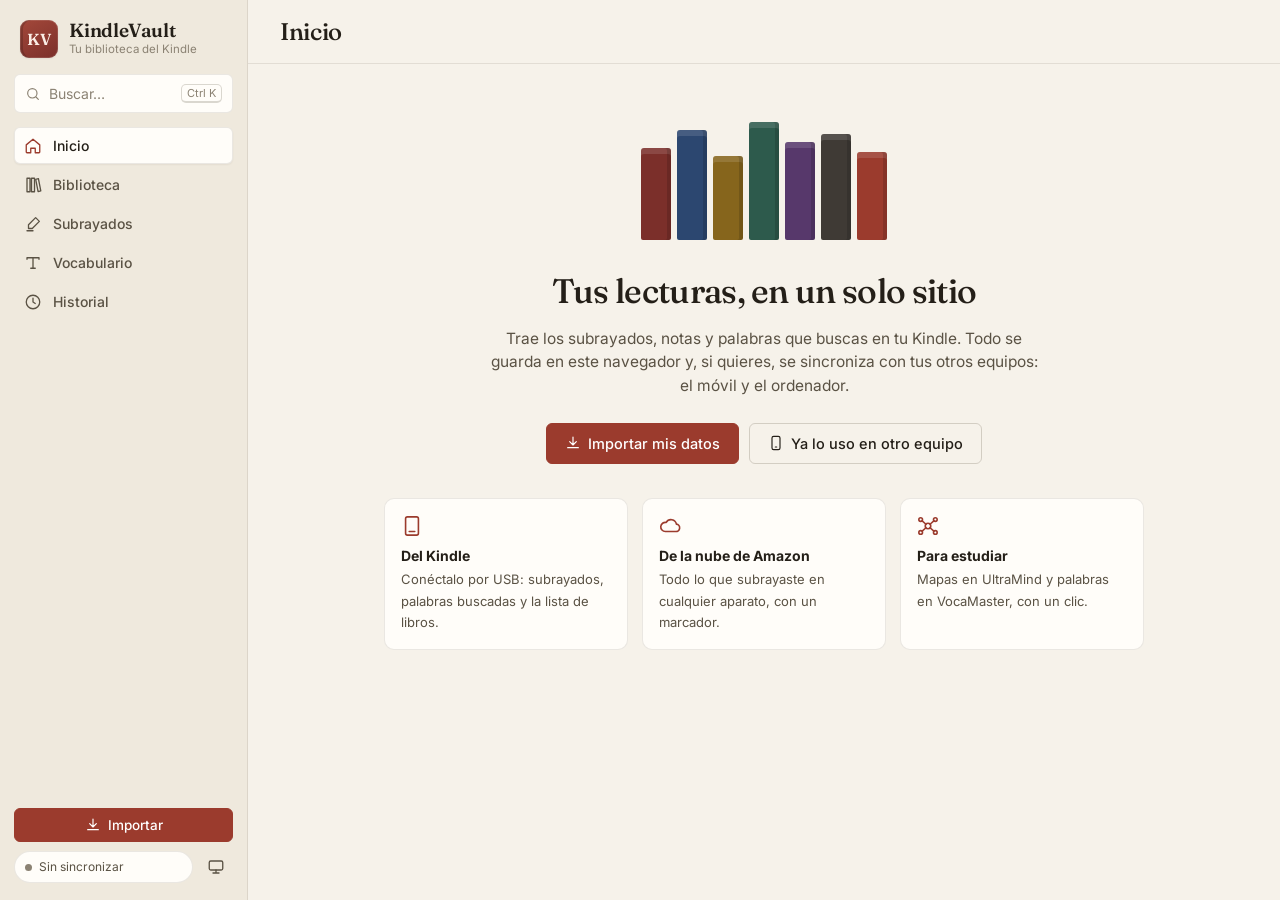
==== commit ef1106f3: "Sincronizar con un código entre el móvil y el ordenador; interfaz táctil Sincronización con un códig" ====
--- a/index.html
+++ b/index.html
@@ -7,6 +7,11 @@
 <script>try{var t=localStorage.getItem('kindlevault:theme');if(t==='light'||t==='dark')document.documentElement.dataset.theme=t;}catch(e){}</script>
 <title>KindleVault</title>
 <meta name="description" content="Subrayados, notas y vocabulario de tu Kindle, en el navegador.">
+<link rel="manifest" href="manifest.webmanifest">
+<link rel="apple-touch-icon" href="icons/apple-touch-icon.png">
+<meta name="mobile-web-app-capable" content="yes">
+<meta name="apple-mobile-web-app-capable" content="yes">
+<meta name="apple-mobile-web-app-title" content="KindleVault">
 <link rel="icon" href="data:image/svg+xml,<svg xmlns='http://www.w3.org/2000/svg' viewBox='0 0 64 64'><rect width='64' height='64' rx='8' fill='%23ede6d5'/><text x='32' y='42' font-family='Georgia,serif' font-size='26' font-weight='600' text-anchor='middle' fill='%238b3a2f'>KV</text></svg>">
 <link rel="preconnect" href="https://fonts.googleapis.com">
 <link rel="preconnect" href="https://fonts.gstatic.com" crossorigin>
--- a/css/styles.css
+++ b/css/styles.css
@@ -694,6 +694,42 @@
 .sync-file .hint { margin: 4px 0 0; }
 .sync-more { margin-top: 8px; }
 .sync-more summary { cursor: pointer; color: var(--text-3); font-size: 13px; }
+
+/* Sincronización: con un código y con un archivo */
+.sync-sec { padding: 4px 0 18px; }
+.sync-sec + .sync-sec { border-top: 1px solid var(--border); padding-top: 18px; }
+.sync-sec-head { display: flex; gap: 12px; align-items: flex-start; margin-bottom: 12px; }
+.sync-sec-head h3 { margin: 0; font-size: 15.5px; font-weight: 600; }
+.sync-sec-head p { margin: 2px 0 0; font-size: 13px; color: var(--text-3); }
+.sync-sec-icon { width: 36px; height: 36px; border-radius: 10px; display: grid; place-items: center; flex-shrink: 0; background: var(--accent-bg); color: var(--accent-text); }
+.sync-sec-icon .ic { width: 19px; height: 19px; }
+.sync-lead { color: var(--text-2); font-size: 14px; }
+.dialog-actions-row { display: flex; flex-wrap: wrap; gap: 8px; margin: 12px 0 4px; }
+.sync-state { display: flex; align-items: center; gap: 8px; padding: 10px 12px; border-radius: var(--r); background: var(--surface-2); font-size: 13.5px; color: var(--text-2); }
+.sync-dot { width: 8px; height: 8px; border-radius: 50%; background: #4f9a46; flex-shrink: 0; }
+.sync-state.syncing .sync-dot { background: var(--ink); animation: blink 1s infinite; }
+.sync-state.error { background: var(--danger-bg); color: var(--danger); }
+.sync-state.error .sync-dot { background: var(--danger); }
+.sync-state.offline { background: var(--warning-bg); color: var(--warning); }
+.sync-state.offline .sync-dot { background: var(--warning); }
+.code-form label { display: block; font-size: 13px; font-weight: 600; color: var(--text-2); margin-bottom: 8px; }
+.code-row { display: flex; gap: 8px; }
+.code-input {
+  flex: 1; min-width: 0; padding: 10px 12px; border: 1px solid var(--border-strong); border-radius: var(--r);
+  background: var(--surface); color: var(--text); font-family: var(--mono); font-size: 18px; letter-spacing: 0.06em;
+}
+.code-input:focus { outline: none; border-color: var(--accent); box-shadow: 0 0 0 3px var(--accent-bg); }
+.code-box { display: flex; align-items: center; gap: 10px; flex-wrap: wrap; margin: 12px 0 4px; padding: 12px 14px; border-radius: var(--r); border: 1px dashed var(--border-strong); background: var(--surface-2); }
+.code-digits { flex: 1; font-family: var(--mono); font-size: 20px; letter-spacing: 0.08em; color: var(--text); white-space: nowrap; }
+.sync-fold > summary { list-style: none; cursor: pointer; }
+.sync-fold > summary::-webkit-details-marker { display: none; }
+.sync-fold > summary .sync-sec-head { margin-bottom: 0; }
+.sync-fold > summary .sync-sec-head h3::after { content: ' ›'; color: var(--text-3); font-weight: 400; }
+.sync-fold[open] > summary .sync-sec-head { margin-bottom: 12px; }
+.sync-how { margin-top: 12px; }
+.sync-how summary { cursor: pointer; color: var(--text-3); font-size: 13px; width: fit-content; }
+.sync-how p { font-size: 13px; color: var(--text-2); line-height: 1.55; margin: 10px 0 0; }
+.sync-how .ic { width: 15px; height: 15px; vertical-align: -2px; margin-right: 6px; color: var(--text-3); }
 .text-danger { color: var(--danger); }
 
 /* Importar */
@@ -851,6 +887,16 @@
   .popover { left: 12px !important; right: 12px; width: auto; }
 }
 
+/* Pantallas táctiles: botones a la medida del dedo y siempre a la vista. */
+@media (pointer: coarse) {
+  .card-actions { opacity: 1; gap: 4px; }
+  .card-actions .icon-btn { width: 40px; height: 40px; }
+  .card-actions .icon-btn .ic { width: 19px; height: 19px; }
+  .v-cb { width: 22px; height: 22px; margin-top: 4px; }
+  .chip, .btn-sm { min-height: 36px; }
+  .link-btn { padding: 6px 0; }
+}
+
 @media (prefers-reduced-motion: reduce) {
   *, *::before, *::after { animation: none !important; transition: none !important; scroll-behavior: auto !important; }
 }
